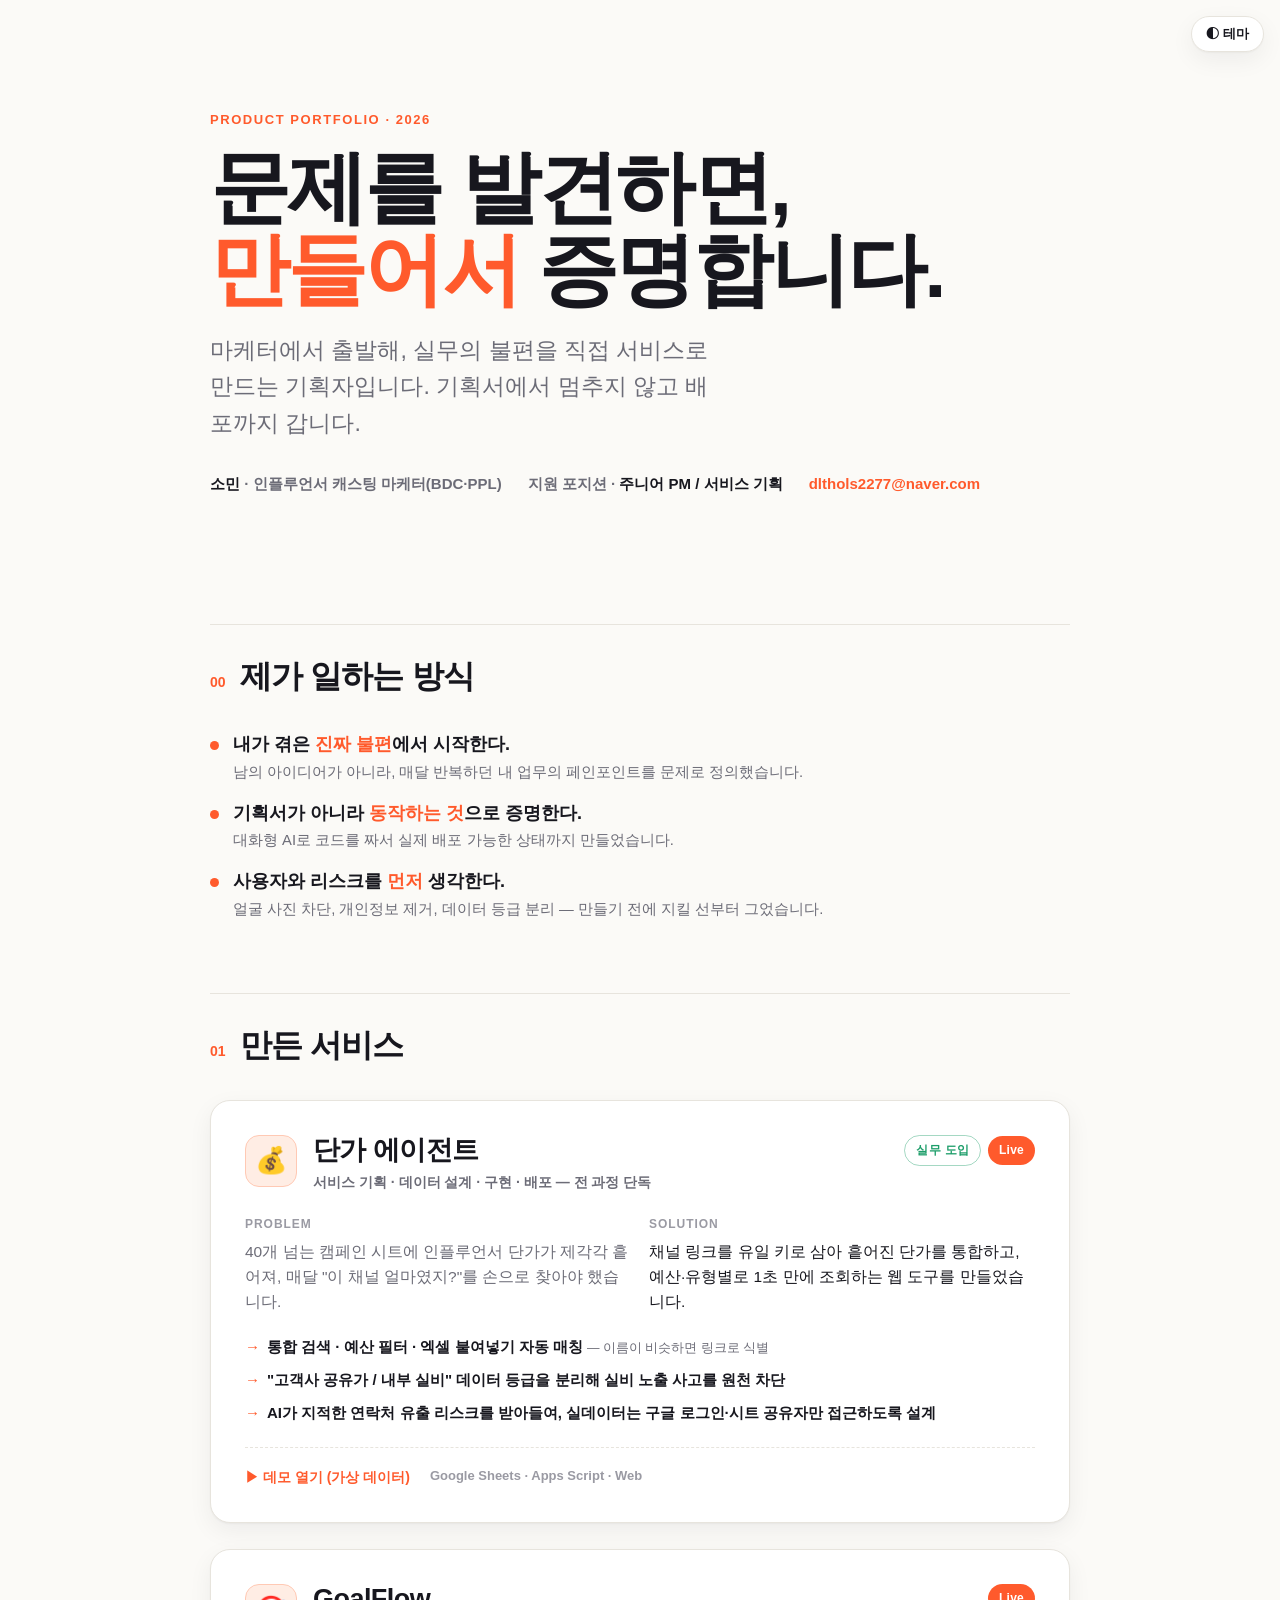
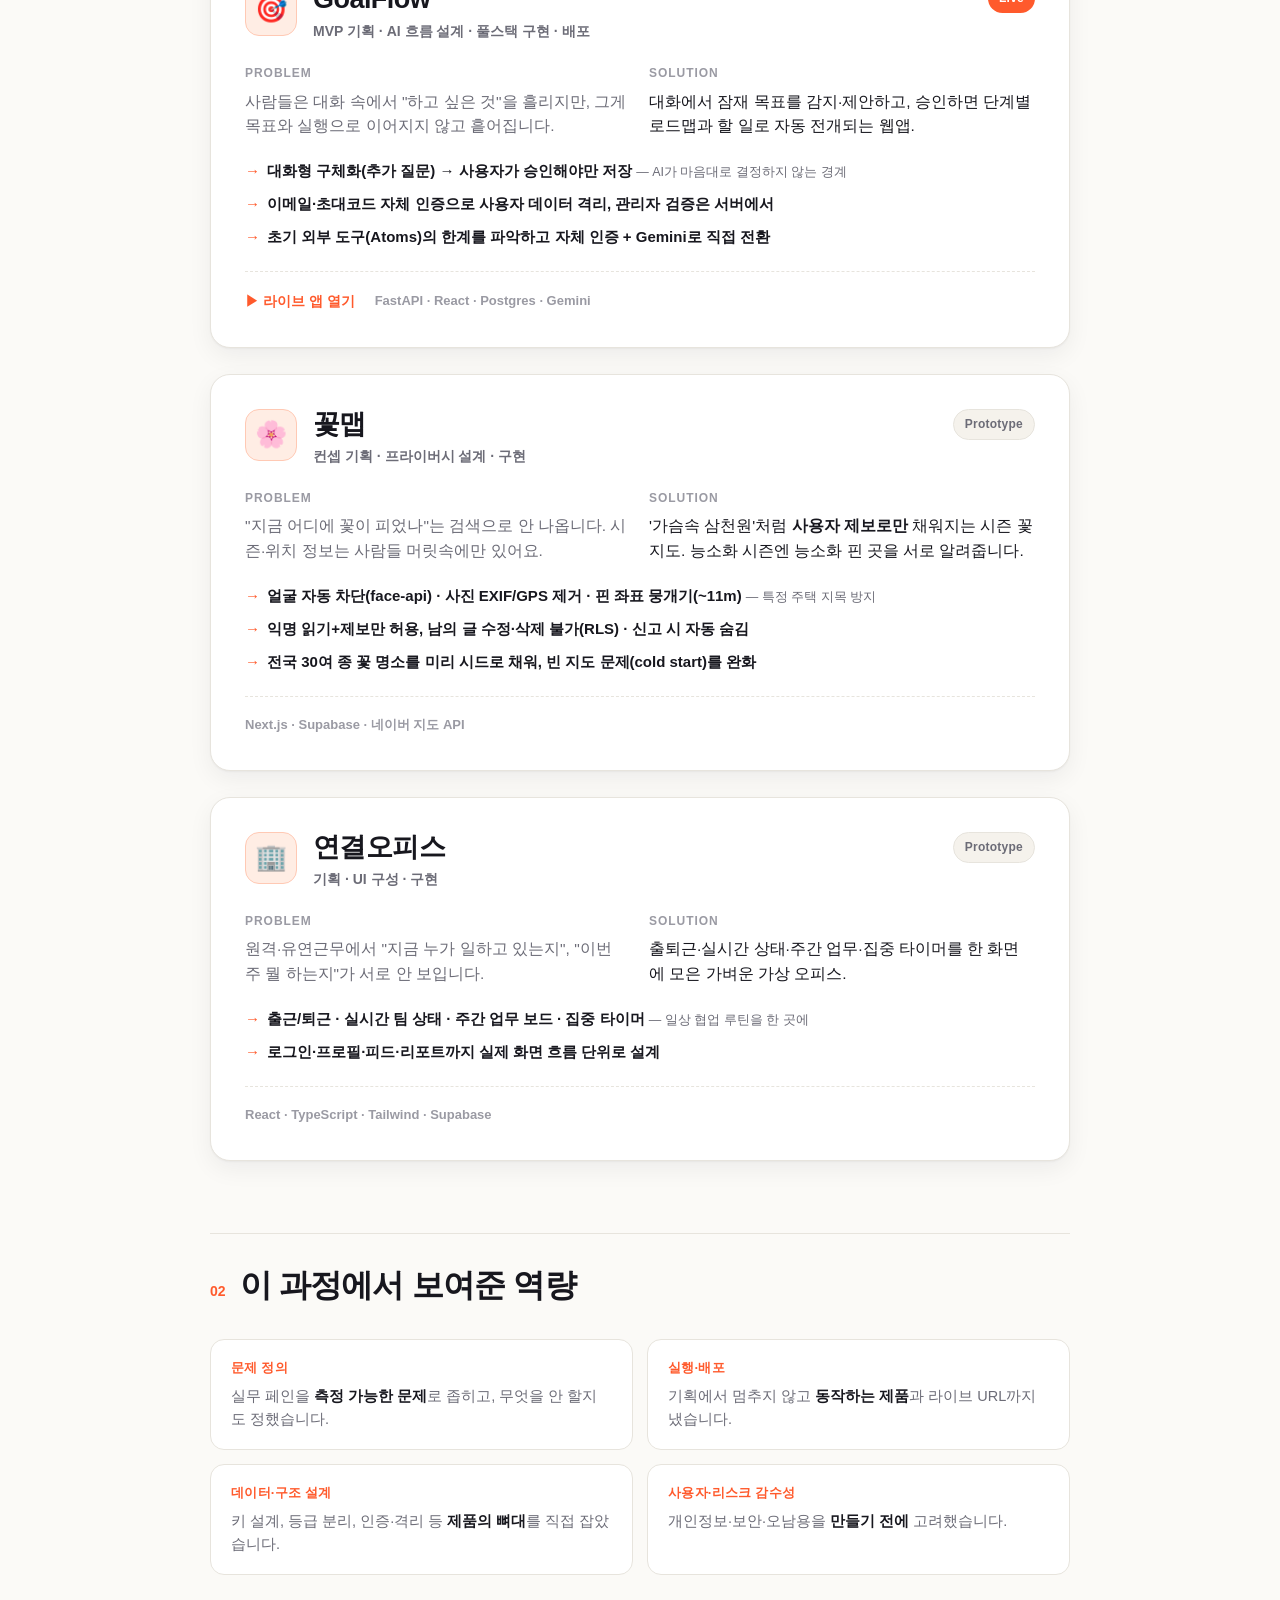
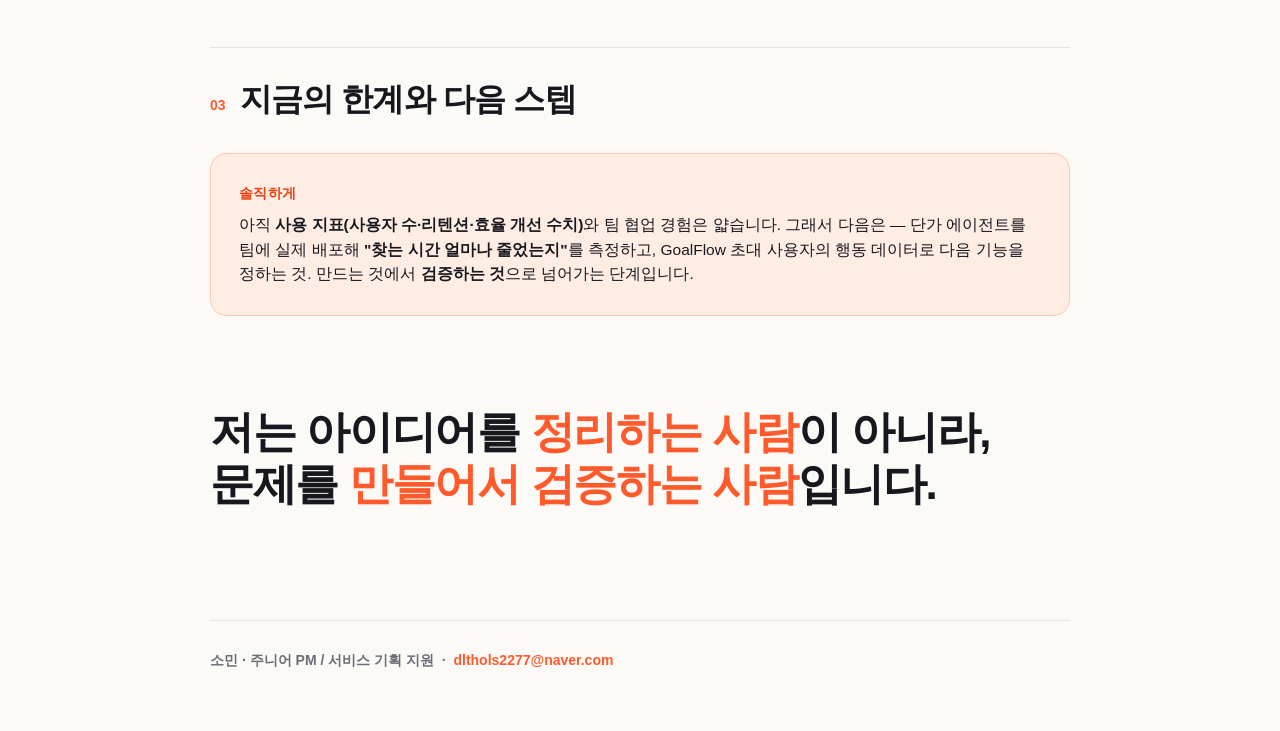
==== index.html @ be918ab8 "소민 포트폴리오 사이트" ====
<!doctype html>
<html lang="ko">
<head>
<meta charset="utf-8">
<meta name="viewport" content="width=device-width, initial-scale=1">
</head>
<body>
<title>소민 · 만드는 기획자 포트폴리오</title>
<style>
  :root{
    --paper:#FBFAF7; --ink:#17171E; --muted:#6C6C77; --faint:#9A9AA3;
    --line:#E7E4DD; --card:#FFFFFF; --cardsoft:#F5F2EC;
    --coral:#FF5A2C; --coral-deep:#E8410F; --coral-soft:#FFEDE4; --coral-line:#FFC9B4;
    --good:#1E9E6A; --shadow:0 1px 2px rgba(23,23,30,.04),0 8px 24px rgba(23,23,30,.06);
  }
  @media (prefers-color-scheme:dark){
    :root{
      --paper:#141319; --ink:#F4F2EE; --muted:#A2A0AB; --faint:#6E6C78;
      --line:#2A2934; --card:#1D1C24; --cardsoft:#201F28;
      --coral:#FF6F45; --coral-deep:#FF8A63; --coral-soft:#2A1B15; --coral-line:#4A3125;
      --good:#3FBE86; --shadow:0 1px 2px rgba(0,0,0,.3),0 10px 30px rgba(0,0,0,.35);
    }
  }
  :root[data-theme="light"]{
    --paper:#FBFAF7; --ink:#17171E; --muted:#6C6C77; --faint:#9A9AA3;
    --line:#E7E4DD; --card:#FFFFFF; --cardsoft:#F5F2EC;
    --coral:#FF5A2C; --coral-deep:#E8410F; --coral-soft:#FFEDE4; --coral-line:#FFC9B4;
    --good:#1E9E6A; --shadow:0 1px 2px rgba(23,23,30,.04),0 8px 24px rgba(23,23,30,.06);
  }
  :root[data-theme="dark"]{
    --paper:#141319; --ink:#F4F2EE; --muted:#A2A0AB; --faint:#6E6C78;
    --line:#2A2934; --card:#1D1C24; --cardsoft:#201F28;
    --coral:#FF6F45; --coral-deep:#FF8A63; --coral-soft:#2A1B15; --coral-line:#4A3125;
    --good:#3FBE86; --shadow:0 1px 2px rgba(0,0,0,.3),0 10px 30px rgba(0,0,0,.35);
  }

  *{box-sizing:border-box;}
  body{
    margin:0; background:var(--paper); color:var(--ink);
    font-family:"Pretendard","Apple SD Gothic Neo",-apple-system,BlinkMacSystemFont,"Segoe UI",Roboto,"Noto Sans KR",sans-serif;
    line-height:1.6; -webkit-font-smoothing:antialiased;
    font-feature-settings:"tnum"; font-variant-numeric:tabular-nums;
  }
  .wrap{max-width:940px; margin:0 auto; padding:0 clamp(20px,5vw,40px);}
  a{color:inherit;}
  .em{color:var(--coral);}

  /* header */
  header{padding:clamp(56px,10vw,110px) 0 clamp(30px,5vw,56px);}
  .eyebrow{font-size:13px; font-weight:800; letter-spacing:.12em; text-transform:uppercase; color:var(--coral);}
  h1{font-size:clamp(38px,7vw,80px); font-weight:900; letter-spacing:-.035em; line-height:1.03; margin:16px 0 0; text-wrap:balance;}
  .sub{font-size:clamp(17px,2.3vw,23px); color:var(--muted); font-weight:500; margin-top:20px; max-width:40ch;}
  .meta{display:flex; flex-wrap:wrap; gap:8px 26px; margin-top:30px; font-size:15px; font-weight:600; color:var(--muted);}
  .meta b{color:var(--ink); font-weight:700;}
  .meta a{color:var(--coral); text-decoration:none; font-weight:700;}
  .meta a:hover{text-decoration:underline;}

  /* section heading */
  .sechead{display:flex; align-items:baseline; gap:14px; margin:clamp(40px,7vw,72px) 0 clamp(18px,3vw,28px); padding-top:26px; border-top:1px solid var(--line);}
  .sechead .n{font-size:14px; font-weight:800; color:var(--coral); font-variant-numeric:tabular-nums;}
  .sechead h2{font-size:clamp(22px,3.4vw,32px); font-weight:900; letter-spacing:-.025em; margin:0;}

  /* stance rows */
  .stance{display:grid; gap:14px;}
  .srow{display:flex; gap:14px; align-items:flex-start; font-size:clamp(15px,1.9vw,18px); font-weight:600;}
  .srow .dot{width:9px; height:9px; border-radius:50%; background:var(--coral); margin-top:.62em; flex-shrink:0;}
  .srow small{display:block; font-size:.82em; color:var(--muted); font-weight:500; margin-top:2px;}

  /* project card */
  .cases{display:grid; gap:clamp(18px,2.6vw,26px);}
  .case{background:var(--card); border:1px solid var(--line); border-radius:20px; padding:clamp(22px,3.2vw,34px); box-shadow:var(--shadow);}
  .case .top{display:flex; align-items:flex-start; gap:16px; flex-wrap:wrap;}
  .case .icon{width:52px; height:52px; border-radius:14px; background:var(--coral-soft); border:1px solid var(--coral-line); display:flex; align-items:center; justify-content:center; font-size:26px; flex-shrink:0;}
  .case .head{flex:1; min-width:200px;}
  .case h3{font-size:clamp(21px,2.8vw,27px); font-weight:900; letter-spacing:-.02em; margin:0; line-height:1.15;}
  .case .role{font-size:14px; font-weight:700; color:var(--muted); margin-top:5px;}
  .badges{display:flex; gap:7px; flex-wrap:wrap; align-items:center;}
  .badge{font-size:12px; font-weight:800; letter-spacing:.02em; padding:5px 11px; border-radius:999px; white-space:nowrap;}
  .badge.live{background:var(--coral); color:#fff;}
  .badge.proto{background:var(--cardsoft); color:var(--muted); border:1px solid var(--line);}
  .badge.real{background:transparent; color:var(--good); border:1px solid color-mix(in srgb,var(--good) 40%,transparent);}

  .pa{display:grid; grid-template-columns:1fr 1fr; gap:18px; margin-top:22px;}
  .pa .block .t{font-size:12px; font-weight:800; letter-spacing:.08em; text-transform:uppercase; color:var(--faint); margin-bottom:6px;}
  .pa .block p{margin:0; font-size:15.5px; font-weight:500; color:var(--ink);}
  .pa .block.problem p{color:var(--muted);}

  .points{list-style:none; padding:0; margin:20px 0 0; display:grid; gap:9px;}
  .points li{position:relative; padding-left:22px; font-size:15px; font-weight:600;}
  .points li::before{content:"→"; position:absolute; left:0; color:var(--coral); font-weight:800;}
  .points li small{font-weight:500; color:var(--muted);}

  .foot{display:flex; flex-wrap:wrap; gap:10px 20px; align-items:center; margin-top:22px; padding-top:18px; border-top:1px dashed var(--line);}
  .stack{font-size:13px; font-weight:600; color:var(--faint);}
  .demolink{display:inline-flex; align-items:center; gap:8px; font-size:14px; font-weight:800; color:var(--coral); text-decoration:none;}
  .demolink:hover{text-decoration:underline;}

  /* skills / closing */
  .grid2{display:grid; grid-template-columns:1fr 1fr; gap:14px;}
  .kbox{background:var(--card); border:1px solid var(--line); border-radius:14px; padding:18px 20px;}
  .kbox .t{font-size:13px; font-weight:800; color:var(--coral); letter-spacing:.02em;}
  .kbox p{margin:6px 0 0; font-size:14.5px; font-weight:500; color:var(--muted);}
  .kbox b{color:var(--ink);}

  .honest{background:var(--coral-soft); border:1px solid var(--coral-line); border-radius:16px; padding:clamp(20px,3vw,28px); margin-top:16px;}
  .honest .t{font-size:14px; font-weight:800; color:var(--coral-deep); letter-spacing:.02em;}
  .honest p{margin:8px 0 0; font-size:15.5px; font-weight:500; color:var(--ink);}

  .closing{margin:clamp(48px,8vw,90px) 0 clamp(60px,10vw,110px);}
  .closing .q{font-size:clamp(24px,4vw,44px); font-weight:900; letter-spacing:-.03em; line-height:1.18; text-wrap:balance;}
  footer{padding:28px 0 60px; font-size:14px; color:var(--muted); font-weight:600; border-top:1px solid var(--line);}

  /* theme toggle */
  .toggle{position:fixed; top:16px; right:16px; z-index:20; background:var(--card); border:1px solid var(--line);
    border-radius:999px; padding:8px 14px; font-size:13px; font-weight:700; color:var(--ink); cursor:pointer; box-shadow:var(--shadow);}
  .toggle:focus-visible{outline:2px solid var(--coral); outline-offset:2px;}
  a:focus-visible,button:focus-visible{outline:2px solid var(--coral); outline-offset:3px; border-radius:4px;}

  @media (max-width:640px){ .pa,.grid2{grid-template-columns:1fr;} }
  @media (prefers-reduced-motion:no-preference){
    .case{transition:transform .2s ease, box-shadow .2s ease;}
    .case:hover{transform:translateY(-2px);}
  }
</style>

<button class="toggle" id="tg" aria-label="라이트/다크 전환">◐ 테마</button>

<div class="wrap">
  <header>
    <div class="eyebrow">Product Portfolio · 2026</div>
    <h1>문제를 발견하면,<br><span class="em">만들어서</span> 증명합니다.</h1>
    <p class="sub">마케터에서 출발해, 실무의 불편을 직접 서비스로 만드는 기획자입니다. 기획서에서 멈추지 않고 배포까지 갑니다.</p>
    <div class="meta">
      <span><b>소민</b> · 인플루언서 캐스팅 마케터(BDC·PPL)</span>
      <span>지원 포지션 · <b>주니어 PM / 서비스 기획</b></span>
      <a href="mailto:dlthols2277@naver.com">dlthols2277@naver.com</a>
    </div>
  </header>

  <!-- 일하는 방식 -->
  <div class="sechead"><span class="n">00</span><h2>제가 일하는 방식</h2></div>
  <div class="stance">
    <div class="srow"><span class="dot"></span><div>내가 겪은 <span class="em">진짜 불편</span>에서 시작한다.
      <small>남의 아이디어가 아니라, 매달 반복하던 내 업무의 페인포인트를 문제로 정의했습니다.</small></div></div>
    <div class="srow"><span class="dot"></span><div>기획서가 아니라 <span class="em">동작하는 것</span>으로 증명한다.
      <small>대화형 AI로 코드를 짜서 실제 배포 가능한 상태까지 만들었습니다.</small></div></div>
    <div class="srow"><span class="dot"></span><div>사용자와 리스크를 <span class="em">먼저</span> 생각한다.
      <small>얼굴 사진 차단, 개인정보 제거, 데이터 등급 분리 — 만들기 전에 지킬 선부터 그었습니다.</small></div></div>
  </div>

  <!-- 프로젝트 -->
  <div class="sechead"><span class="n">01</span><h2>만든 서비스</h2></div>
  <div class="cases">

    <!-- 단가 에이전트 -->
    <article class="case">
      <div class="top">
        <div class="icon">💰</div>
        <div class="head">
          <h3>단가 에이전트</h3>
          <div class="role">서비스 기획 · 데이터 설계 · 구현 · 배포 — 전 과정 단독</div>
        </div>
        <div class="badges"><span class="badge real">실무 도입</span><span class="badge live">Live</span></div>
      </div>
      <div class="pa">
        <div class="block problem"><div class="t">Problem</div><p>40개 넘는 캠페인 시트에 인플루언서 단가가 제각각 흩어져, 매달 "이 채널 얼마였지?"를 손으로 찾아야 했습니다.</p></div>
        <div class="block"><div class="t">Solution</div><p>채널 링크를 유일 키로 삼아 흩어진 단가를 통합하고, 예산·유형별로 1초 만에 조회하는 웹 도구를 만들었습니다.</p></div>
      </div>
      <ul class="points">
        <li>통합 검색 · 예산 필터 · 엑셀 붙여넣기 자동 매칭 <small>— 이름이 비슷하면 링크로 식별</small></li>
        <li>"고객사 공유가 / 내부 실비" <b>데이터 등급을 분리</b>해 실비 노출 사고를 원천 차단</li>
        <li>AI가 지적한 <b>연락처 유출 리스크</b>를 받아들여, 실데이터는 구글 로그인·시트 공유자만 접근하도록 설계</li>
      </ul>
      <div class="foot">
        <a class="demolink" href="https://sominly.github.io/danga-agent/" target="_blank" rel="noopener">▶ 데모 열기 (가상 데이터)</a>
        <span class="stack">Google Sheets · Apps Script · Web</span>
      </div>
    </article>

    <!-- GoalFlow -->
    <article class="case">
      <div class="top">
        <div class="icon">🎯</div>
        <div class="head">
          <h3>GoalFlow</h3>
          <div class="role">MVP 기획 · AI 흐름 설계 · 풀스택 구현 · 배포</div>
        </div>
        <div class="badges"><span class="badge live">Live</span></div>
      </div>
      <div class="pa">
        <div class="block problem"><div class="t">Problem</div><p>사람들은 대화 속에서 "하고 싶은 것"을 흘리지만, 그게 목표와 실행으로 이어지지 않고 흩어집니다.</p></div>
        <div class="block"><div class="t">Solution</div><p>대화에서 잠재 목표를 감지·제안하고, 승인하면 단계별 로드맵과 할 일로 자동 전개되는 웹앱.</p></div>
      </div>
      <ul class="points">
        <li>대화형 구체화(추가 질문) → <b>사용자가 승인해야만</b> 저장 <small>— AI가 마음대로 결정하지 않는 경계</small></li>
        <li>이메일·초대코드 자체 인증으로 <b>사용자 데이터 격리</b>, 관리자 검증은 서버에서</li>
        <li>초기 외부 도구(Atoms)의 한계를 파악하고 <b>자체 인증 + Gemini로 직접 전환</b></li>
      </ul>
      <div class="foot">
        <a class="demolink" href="https://goalflow-z8pa.onrender.com" target="_blank" rel="noopener">▶ 라이브 앱 열기</a>
        <span class="stack">FastAPI · React · Postgres · Gemini</span>
      </div>
    </article>

    <!-- 꽃맵 -->
    <article class="case">
      <div class="top">
        <div class="icon">🌸</div>
        <div class="head">
          <h3>꽃맵</h3>
          <div class="role">컨셉 기획 · 프라이버시 설계 · 구현</div>
        </div>
        <div class="badges"><span class="badge proto">Prototype</span></div>
      </div>
      <div class="pa">
        <div class="block problem"><div class="t">Problem</div><p>"지금 어디에 꽃이 피었나"는 검색으로 안 나옵니다. 시즌·위치 정보는 사람들 머릿속에만 있어요.</p></div>
        <div class="block"><div class="t">Solution</div><p>'가슴속 삼천원'처럼 <b>사용자 제보로만</b> 채워지는 시즌 꽃 지도. 능소화 시즌엔 능소화 핀 곳을 서로 알려줍니다.</p></div>
      </div>
      <ul class="points">
        <li><b>얼굴 자동 차단</b>(face-api) · <b>사진 EXIF/GPS 제거</b> · 핀 좌표 뭉개기(~11m) <small>— 특정 주택 지목 방지</small></li>
        <li>익명 읽기+제보만 허용, 남의 글 수정·삭제 불가(RLS) · 신고 시 자동 숨김</li>
        <li>전국 30여 종 꽃 명소를 미리 시드로 채워, 빈 지도 문제(cold start)를 완화</li>
      </ul>
      <div class="foot">
        <span class="stack">Next.js · Supabase · 네이버 지도 API</span>
      </div>
    </article>

    <!-- 연결오피스 -->
    <article class="case">
      <div class="top">
        <div class="icon">🏢</div>
        <div class="head">
          <h3>연결오피스</h3>
          <div class="role">기획 · UI 구성 · 구현</div>
        </div>
        <div class="badges"><span class="badge proto">Prototype</span></div>
      </div>
      <div class="pa">
        <div class="block problem"><div class="t">Problem</div><p>원격·유연근무에서 "지금 누가 일하고 있는지", "이번 주 뭘 하는지"가 서로 안 보입니다.</p></div>
        <div class="block"><div class="t">Solution</div><p>출퇴근·실시간 상태·주간 업무·집중 타이머를 한 화면에 모은 가벼운 가상 오피스.</p></div>
      </div>
      <ul class="points">
        <li>출근/퇴근 · 실시간 팀 상태 · 주간 업무 보드 · 집중 타이머 <small>— 일상 협업 루틴을 한 곳에</small></li>
        <li>로그인·프로필·피드·리포트까지 <b>실제 화면 흐름 단위로 설계</b></li>
      </ul>
      <div class="foot">
        <span class="stack">React · TypeScript · Tailwind · Supabase</span>
      </div>
    </article>

  </div>

  <!-- 역량 -->
  <div class="sechead"><span class="n">02</span><h2>이 과정에서 보여준 역량</h2></div>
  <div class="grid2">
    <div class="kbox"><div class="t">문제 정의</div><p>실무 페인을 <b>측정 가능한 문제</b>로 좁히고, 무엇을 안 할지도 정했습니다.</p></div>
    <div class="kbox"><div class="t">실행·배포</div><p>기획에서 멈추지 않고 <b>동작하는 제품</b>과 라이브 URL까지 냈습니다.</p></div>
    <div class="kbox"><div class="t">데이터·구조 설계</div><p>키 설계, 등급 분리, 인증·격리 등 <b>제품의 뼈대</b>를 직접 잡았습니다.</p></div>
    <div class="kbox"><div class="t">사용자·리스크 감수성</div><p>개인정보·보안·오남용을 <b>만들기 전에</b> 고려했습니다.</p></div>
  </div>

  <!-- 솔직한 다음 스텝 -->
  <div class="sechead"><span class="n">03</span><h2>지금의 한계와 다음 스텝</h2></div>
  <div class="honest">
    <div class="t">솔직하게</div>
    <p>아직 <b>사용 지표(사용자 수·리텐션·효율 개선 수치)</b>와 팀 협업 경험은 얇습니다. 그래서 다음은 — 단가 에이전트를 팀에 실제 배포해 <b>"찾는 시간 얼마나 줄었는지"</b>를 측정하고, GoalFlow 초대 사용자의 행동 데이터로 다음 기능을 정하는 것. 만드는 것에서 <b>검증하는 것</b>으로 넘어가는 단계입니다.</p>
  </div>

  <div class="closing">
    <p class="q">저는 아이디어를 <span class="em">정리하는 사람</span>이 아니라,<br>문제를 <span class="em">만들어서 검증하는 사람</span>입니다.</p>
  </div>

  <footer>
    소민 · 주니어 PM / 서비스 기획 지원 &nbsp;·&nbsp; <a href="mailto:dlthols2277@naver.com" style="color:var(--coral); text-decoration:none; font-weight:700;">dlthols2277@naver.com</a>
  </footer>
</div>

<script>
  (function(){
    var btn=document.getElementById('tg');
    btn.addEventListener('click',function(){
      var cur=document.documentElement.getAttribute('data-theme');
      if(!cur){ cur=matchMedia('(prefers-color-scheme:dark)').matches?'dark':'light'; }
      document.documentElement.setAttribute('data-theme', cur==='dark'?'light':'dark');
    });
  })();
</script>
</body>
</html>
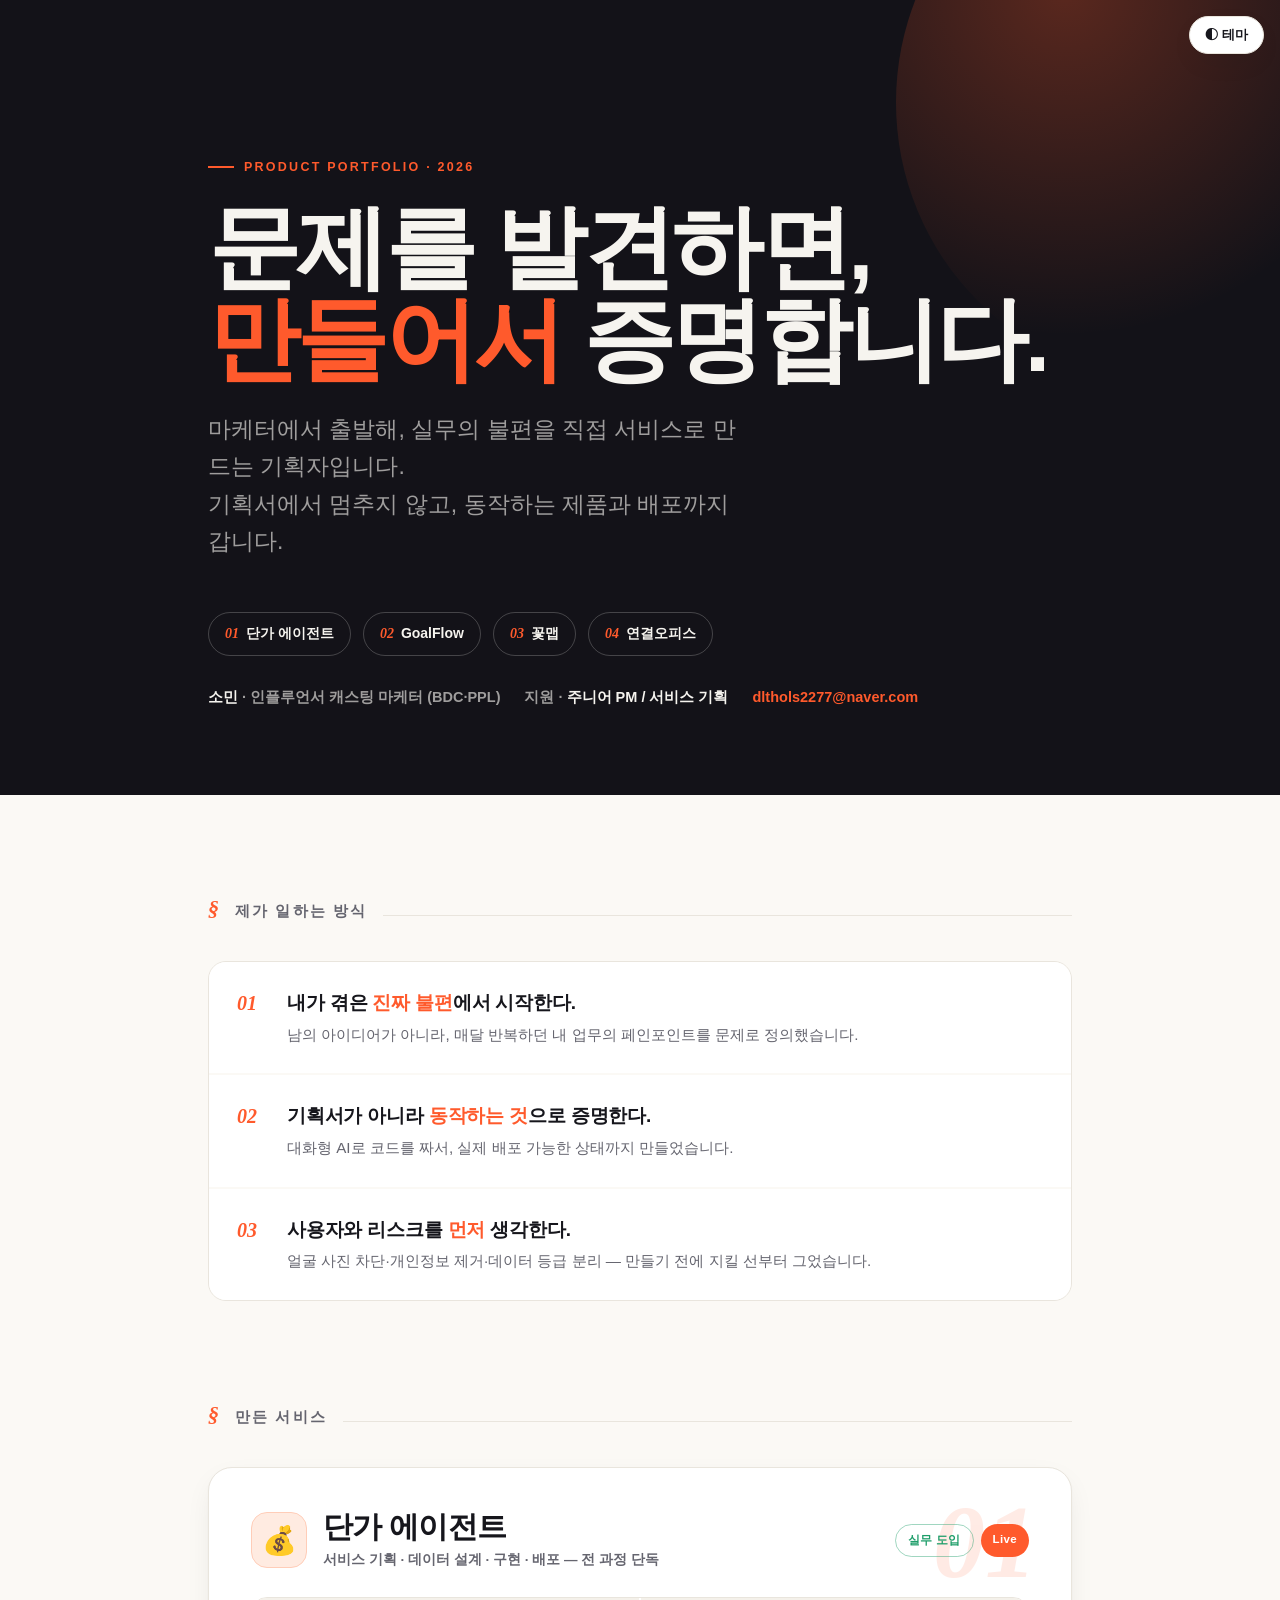
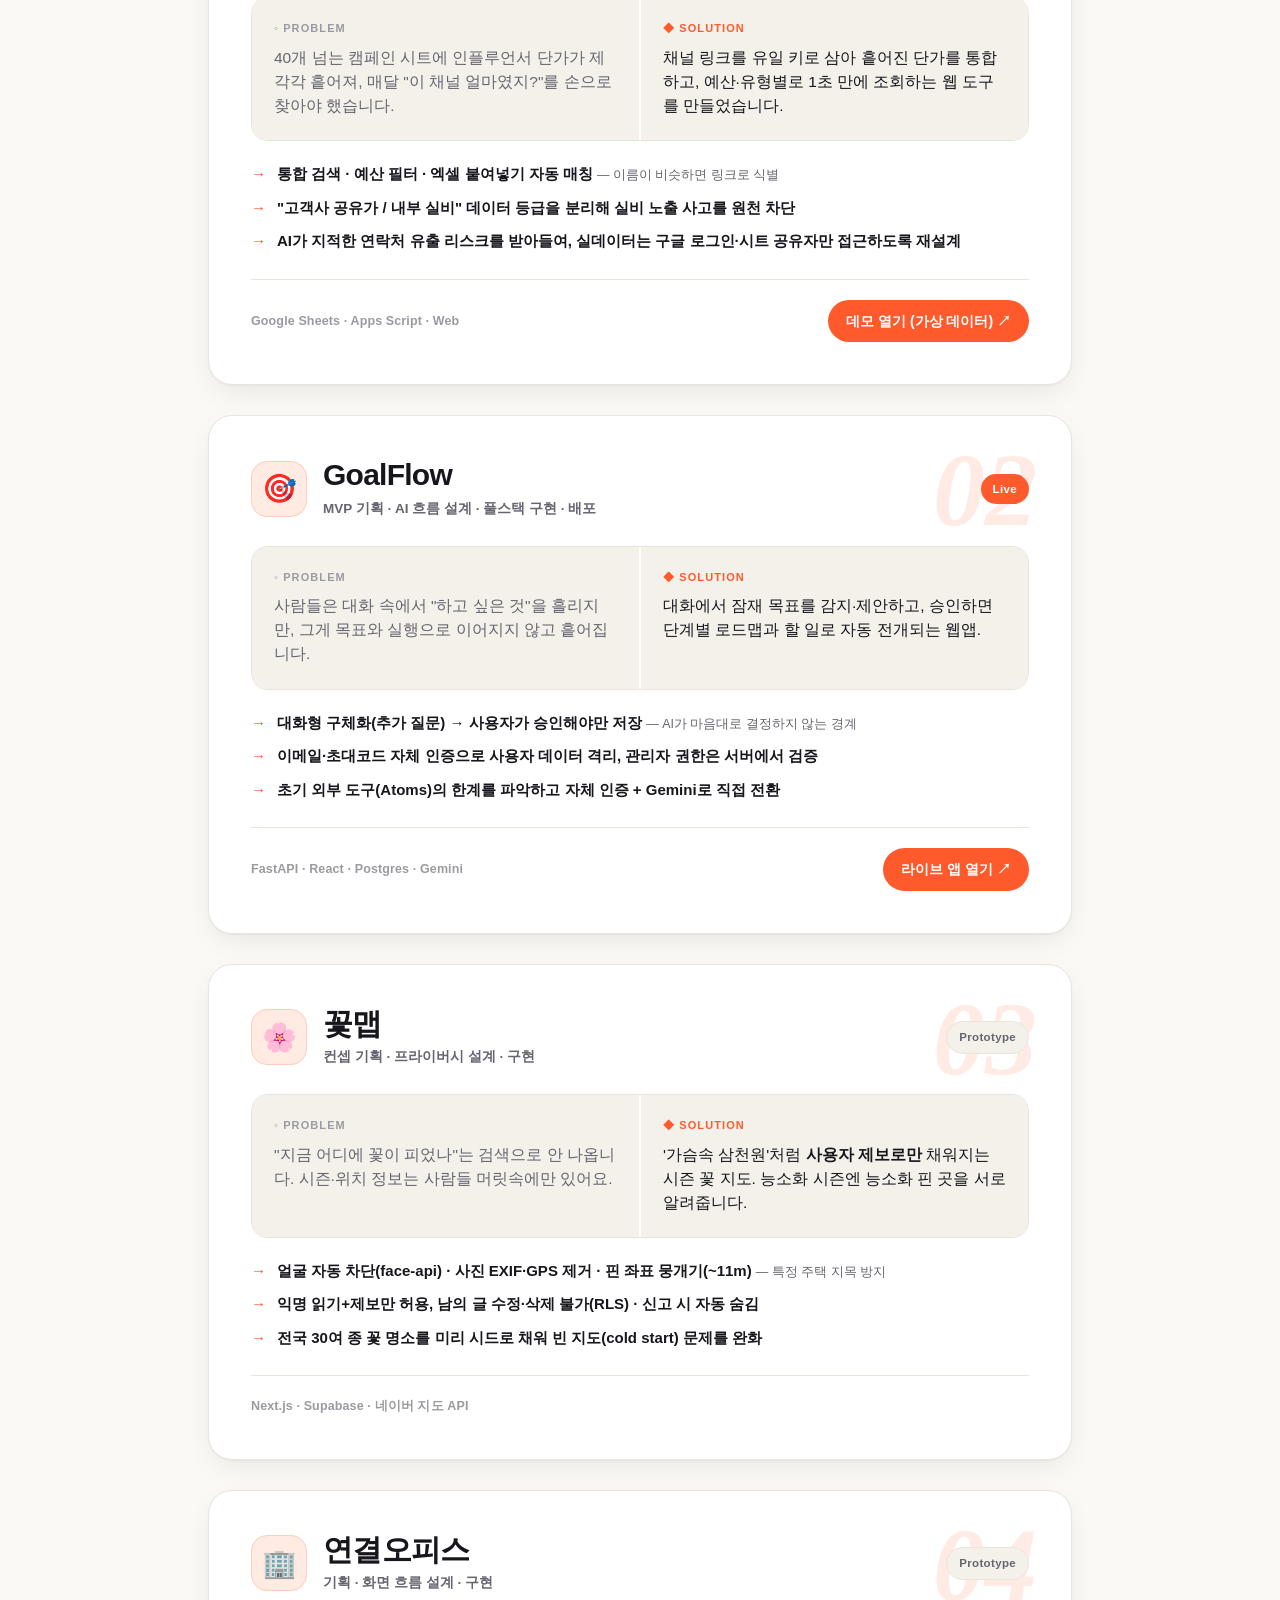
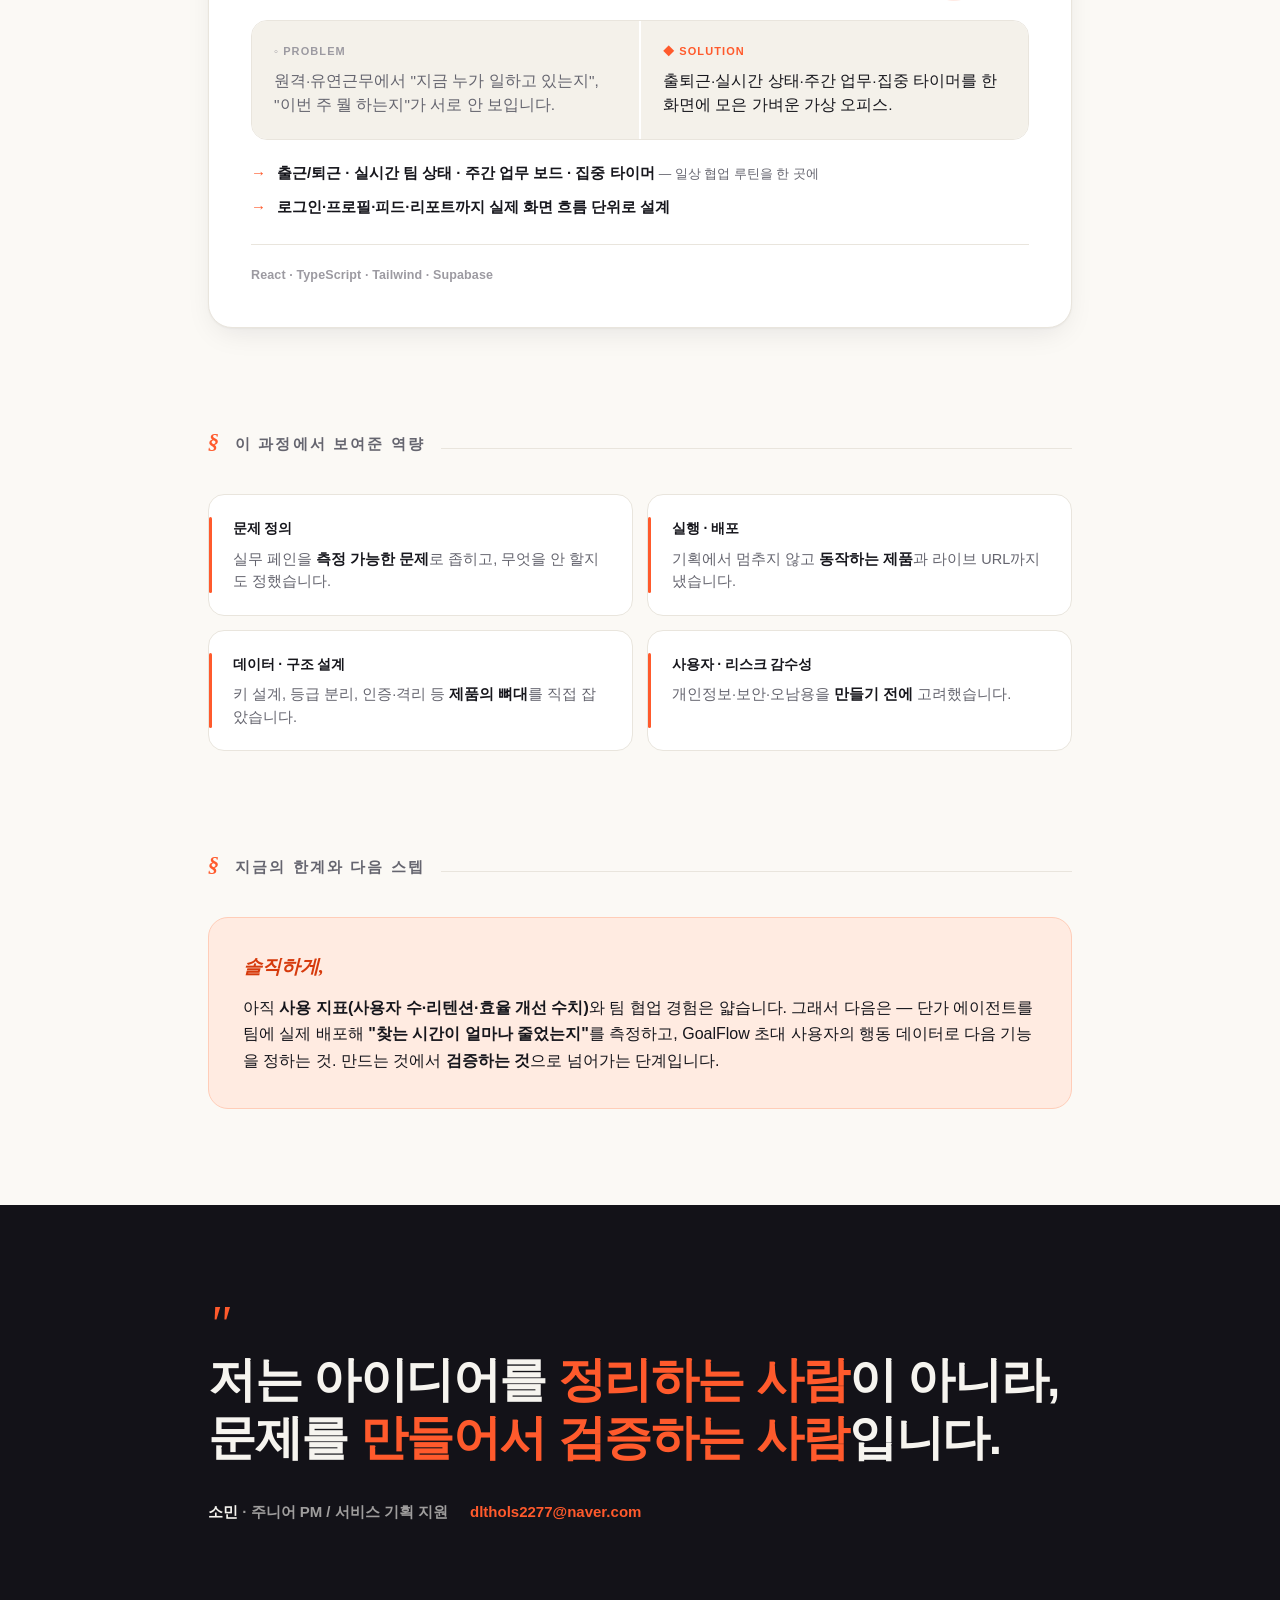
==== commit fdea4ff1: "포트폴리오 완성도 강화 (편집 디자인·스크롤 등장·인덱스)" ====
--- a/index.html
+++ b/index.html
@@ -8,152 +8,200 @@
 <title>소민 · 만드는 기획자 포트폴리오</title>
 <style>
   :root{
-    --paper:#FBFAF7; --ink:#17171E; --muted:#6C6C77; --faint:#9A9AA3;
-    --line:#E7E4DD; --card:#FFFFFF; --cardsoft:#F5F2EC;
-    --coral:#FF5A2C; --coral-deep:#E8410F; --coral-soft:#FFEDE4; --coral-line:#FFC9B4;
-    --good:#1E9E6A; --shadow:0 1px 2px rgba(23,23,30,.04),0 8px 24px rgba(23,23,30,.06);
+    --paper:#FBF9F5; --ink:#16161C; --muted:#65656F; --faint:#9C9AA1;
+    --line:#E9E5DD; --card:#FFFFFF; --cardsoft:#F4F1EA;
+    --coral:#FF5A2C; --coral-deep:#D63A0C; --coral-soft:#FFEBE1; --coral-line:#FFCDB8;
+    --ink-deep:#131218; --ink-card:#1E1D25; --on-ink:#F6F4EF; --on-ink-mut:rgba(246,244,239,.62);
+    --good:#1E9E6A;
+    --shadow:0 1px 2px rgba(22,22,28,.04),0 10px 30px -8px rgba(22,22,28,.10);
+    --serif:"Iowan Old Style","Palatino Linotype",Palatino,Georgia,"Times New Roman",serif;
+    --sans:"Pretendard","Apple SD Gothic Neo",-apple-system,BlinkMacSystemFont,"Segoe UI",Roboto,"Noto Sans KR",sans-serif;
   }
   @media (prefers-color-scheme:dark){
     :root{
-      --paper:#141319; --ink:#F4F2EE; --muted:#A2A0AB; --faint:#6E6C78;
-      --line:#2A2934; --card:#1D1C24; --cardsoft:#201F28;
-      --coral:#FF6F45; --coral-deep:#FF8A63; --coral-soft:#2A1B15; --coral-line:#4A3125;
-      --good:#3FBE86; --shadow:0 1px 2px rgba(0,0,0,.3),0 10px 30px rgba(0,0,0,.35);
+      --paper:#131217; --ink:#F3F1ED; --muted:#9E9CA6; --faint:#6C6A75;
+      --line:#292832; --card:#1C1B22; --cardsoft:#201F27;
+      --coral:#FF7047; --coral-deep:#FF8E68; --coral-soft:#2B1B14; --coral-line:#48301F;
+      --ink-deep:#0E0D12; --ink-card:#1A1920; --on-ink:#F3F1ED; --on-ink-mut:rgba(243,241,237,.6);
+      --good:#3FBE86;
+      --shadow:0 1px 2px rgba(0,0,0,.35),0 14px 34px -10px rgba(0,0,0,.5);
     }
   }
   :root[data-theme="light"]{
-    --paper:#FBFAF7; --ink:#17171E; --muted:#6C6C77; --faint:#9A9AA3;
-    --line:#E7E4DD; --card:#FFFFFF; --cardsoft:#F5F2EC;
-    --coral:#FF5A2C; --coral-deep:#E8410F; --coral-soft:#FFEDE4; --coral-line:#FFC9B4;
-    --good:#1E9E6A; --shadow:0 1px 2px rgba(23,23,30,.04),0 8px 24px rgba(23,23,30,.06);
+    --paper:#FBF9F5; --ink:#16161C; --muted:#65656F; --faint:#9C9AA1;
+    --line:#E9E5DD; --card:#FFFFFF; --cardsoft:#F4F1EA;
+    --coral:#FF5A2C; --coral-deep:#D63A0C; --coral-soft:#FFEBE1; --coral-line:#FFCDB8;
+    --ink-deep:#131218; --ink-card:#1E1D25; --on-ink:#F6F4EF; --on-ink-mut:rgba(246,244,239,.62);
+    --good:#1E9E6A;
+    --shadow:0 1px 2px rgba(22,22,28,.04),0 10px 30px -8px rgba(22,22,28,.10);
   }
   :root[data-theme="dark"]{
-    --paper:#141319; --ink:#F4F2EE; --muted:#A2A0AB; --faint:#6E6C78;
-    --line:#2A2934; --card:#1D1C24; --cardsoft:#201F28;
-    --coral:#FF6F45; --coral-deep:#FF8A63; --coral-soft:#2A1B15; --coral-line:#4A3125;
-    --good:#3FBE86; --shadow:0 1px 2px rgba(0,0,0,.3),0 10px 30px rgba(0,0,0,.35);
+    --paper:#131217; --ink:#F3F1ED; --muted:#9E9CA6; --faint:#6C6A75;
+    --line:#292832; --card:#1C1B22; --cardsoft:#201F27;
+    --coral:#FF7047; --coral-deep:#FF8E68; --coral-soft:#2B1B14; --coral-line:#48301F;
+    --ink-deep:#0E0D12; --ink-card:#1A1920; --on-ink:#F3F1ED; --on-ink-mut:rgba(243,241,237,.6);
+    --good:#3FBE86;
+    --shadow:0 1px 2px rgba(0,0,0,.35),0 14px 34px -10px rgba(0,0,0,.5);
   }
 
   *{box-sizing:border-box;}
+  html{scroll-behavior:smooth;}
+  @media (prefers-reduced-motion:reduce){ html{scroll-behavior:auto;} }
   body{
     margin:0; background:var(--paper); color:var(--ink);
-    font-family:"Pretendard","Apple SD Gothic Neo",-apple-system,BlinkMacSystemFont,"Segoe UI",Roboto,"Noto Sans KR",sans-serif;
-    line-height:1.6; -webkit-font-smoothing:antialiased;
+    font-family:var(--sans); line-height:1.62; -webkit-font-smoothing:antialiased;
     font-feature-settings:"tnum"; font-variant-numeric:tabular-nums;
   }
-  .wrap{max-width:940px; margin:0 auto; padding:0 clamp(20px,5vw,40px);}
-  a{color:inherit;}
+  .wrap{max-width:960px; margin:0 auto; padding:0 clamp(22px,5.5vw,48px);}
   .em{color:var(--coral);}
 
-  /* header */
-  header{padding:clamp(56px,10vw,110px) 0 clamp(30px,5vw,56px);}
-  .eyebrow{font-size:13px; font-weight:800; letter-spacing:.12em; text-transform:uppercase; color:var(--coral);}
-  h1{font-size:clamp(38px,7vw,80px); font-weight:900; letter-spacing:-.035em; line-height:1.03; margin:16px 0 0; text-wrap:balance;}
-  .sub{font-size:clamp(17px,2.3vw,23px); color:var(--muted); font-weight:500; margin-top:20px; max-width:40ch;}
-  .meta{display:flex; flex-wrap:wrap; gap:8px 26px; margin-top:30px; font-size:15px; font-weight:600; color:var(--muted);}
-  .meta b{color:var(--ink); font-weight:700;}
-  .meta a{color:var(--coral); text-decoration:none; font-weight:700;}
-  .meta a:hover{text-decoration:underline;}
-
-  /* section heading */
-  .sechead{display:flex; align-items:baseline; gap:14px; margin:clamp(40px,7vw,72px) 0 clamp(18px,3vw,28px); padding-top:26px; border-top:1px solid var(--line);}
-  .sechead .n{font-size:14px; font-weight:800; color:var(--coral); font-variant-numeric:tabular-nums;}
-  .sechead h2{font-size:clamp(22px,3.4vw,32px); font-weight:900; letter-spacing:-.025em; margin:0;}
-
-  /* stance rows */
-  .stance{display:grid; gap:14px;}
-  .srow{display:flex; gap:14px; align-items:flex-start; font-size:clamp(15px,1.9vw,18px); font-weight:600;}
-  .srow .dot{width:9px; height:9px; border-radius:50%; background:var(--coral); margin-top:.62em; flex-shrink:0;}
-  .srow small{display:block; font-size:.82em; color:var(--muted); font-weight:500; margin-top:2px;}
-
-  /* project card */
-  .cases{display:grid; gap:clamp(18px,2.6vw,26px);}
-  .case{background:var(--card); border:1px solid var(--line); border-radius:20px; padding:clamp(22px,3.2vw,34px); box-shadow:var(--shadow);}
-  .case .top{display:flex; align-items:flex-start; gap:16px; flex-wrap:wrap;}
-  .case .icon{width:52px; height:52px; border-radius:14px; background:var(--coral-soft); border:1px solid var(--coral-line); display:flex; align-items:center; justify-content:center; font-size:26px; flex-shrink:0;}
-  .case .head{flex:1; min-width:200px;}
-  .case h3{font-size:clamp(21px,2.8vw,27px); font-weight:900; letter-spacing:-.02em; margin:0; line-height:1.15;}
-  .case .role{font-size:14px; font-weight:700; color:var(--muted); margin-top:5px;}
-  .badges{display:flex; gap:7px; flex-wrap:wrap; align-items:center;}
-  .badge{font-size:12px; font-weight:800; letter-spacing:.02em; padding:5px 11px; border-radius:999px; white-space:nowrap;}
+  /* ── reveal ── */
+  .rv{opacity:0; transform:translateY(18px);}
+  .rv.in{opacity:1; transform:none; transition:opacity .7s cubic-bezier(.2,.7,.2,1), transform .7s cubic-bezier(.2,.7,.2,1);}
+  @media (prefers-reduced-motion:reduce){ .rv{opacity:1; transform:none;} }
+
+  /* ── HERO ── */
+  .hero{background:var(--ink-deep); color:var(--on-ink); position:relative; overflow:hidden;}
+  .hero::after{content:""; position:absolute; right:-14vw; top:-14vw; width:44vw; height:44vw; border-radius:50%;
+    background:radial-gradient(circle at 30% 30%, rgba(255,90,44,.30), rgba(255,90,44,0) 62%); pointer-events:none;}
+  .hero .wrap{position:relative; z-index:1; padding:clamp(70px,13vw,150px) clamp(22px,5.5vw,48px) clamp(46px,8vw,86px);}
+  .eyebrow{font-size:12.5px; font-weight:800; letter-spacing:.18em; text-transform:uppercase; color:var(--coral);
+    display:inline-flex; align-items:center; gap:10px;}
+  .eyebrow::before{content:""; width:26px; height:2px; background:var(--coral); display:inline-block;}
+  .hero h1{font-size:clamp(40px,8.2vw,92px); font-weight:900; letter-spacing:-.04em; line-height:1.0; margin:24px 0 0; text-wrap:balance;}
+  .hero .sub{font-size:clamp(17px,2.3vw,23px); color:var(--on-ink-mut); font-weight:500; margin:26px 0 0; max-width:42ch;}
+  .idline{display:flex; flex-wrap:wrap; gap:10px 12px; margin-top:clamp(34px,5vw,52px);}
+  .idline a{font-size:14px; font-weight:700; text-decoration:none; color:var(--on-ink);
+    border:1px solid rgba(246,244,239,.22); padding:9px 16px; border-radius:999px; transition:border-color .2s, background .2s;}
+  .idline a:hover{border-color:var(--coral); background:rgba(255,90,44,.12);}
+  .idline a b{color:var(--coral); margin-right:7px; font-family:var(--serif); font-style:italic; font-weight:600;}
+  .metabar{display:flex; flex-wrap:wrap; gap:6px 24px; margin-top:30px; font-size:14.5px; font-weight:600; color:var(--on-ink-mut);}
+  .metabar b{color:var(--on-ink); font-weight:700;}
+  .metabar a{color:var(--coral); text-decoration:none; font-weight:700;}
+
+  /* ── section head ── */
+  .sechead{display:flex; align-items:baseline; gap:16px; margin:clamp(56px,9vw,96px) 0 clamp(20px,3.5vw,34px);}
+  .sechead .n{font-family:var(--serif); font-style:italic; font-size:22px; color:var(--coral); font-weight:600;}
+  .sechead h2{font-size:clamp(13px,1.7vw,15px); font-weight:800; letter-spacing:.14em; text-transform:uppercase; color:var(--muted); margin:0;}
+  .sechead .rule{flex:1; height:1px; background:var(--line);}
+
+  /* ── stance ── */
+  .stance{display:grid; gap:2px; border-radius:18px; overflow:hidden; border:1px solid var(--line);}
+  .srow{display:flex; gap:18px; align-items:flex-start; padding:clamp(18px,2.6vw,26px) clamp(18px,2.6vw,28px); background:var(--card);}
+  .srow .k{font-family:var(--serif); font-style:italic; font-size:20px; color:var(--coral); font-weight:600; flex-shrink:0; width:1.6em; line-height:1.5;}
+  .srow .b{font-size:clamp(16px,2vw,19px); font-weight:700; letter-spacing:-.01em;}
+  .srow .b small{display:block; font-size:.8em; color:var(--muted); font-weight:500; margin-top:4px; letter-spacing:0;}
+
+  /* ── cases ── */
+  .cases{display:grid; gap:clamp(20px,3vw,30px);}
+  .case{background:var(--card); border:1px solid var(--line); border-radius:24px; padding:clamp(24px,3.6vw,42px); box-shadow:var(--shadow); position:relative; overflow:hidden;}
+  .case .idx{position:absolute; top:clamp(14px,2vw,22px); right:clamp(20px,3vw,34px); font-family:var(--serif); font-size:clamp(58px,10vw,104px);
+    font-weight:600; font-style:italic; color:var(--coral); opacity:.12; line-height:1; pointer-events:none;}
+  .case .top{display:flex; align-items:center; gap:16px; flex-wrap:wrap; position:relative;}
+  .case .icon{width:56px; height:56px; border-radius:16px; background:var(--coral-soft); border:1px solid var(--coral-line);
+    display:flex; align-items:center; justify-content:center; font-size:28px; flex-shrink:0;}
+  .case .head{flex:1; min-width:180px;}
+  .case h3{font-size:clamp(23px,3.1vw,30px); font-weight:900; letter-spacing:-.025em; margin:0; line-height:1.12;}
+  .case .role{font-size:13.5px; font-weight:700; color:var(--muted); margin-top:6px;}
+  .badges{display:flex; gap:7px; flex-wrap:wrap;}
+  .badge{font-size:11.5px; font-weight:800; letter-spacing:.03em; padding:6px 12px; border-radius:999px; white-space:nowrap;}
   .badge.live{background:var(--coral); color:#fff;}
   .badge.proto{background:var(--cardsoft); color:var(--muted); border:1px solid var(--line);}
-  .badge.real{background:transparent; color:var(--good); border:1px solid color-mix(in srgb,var(--good) 40%,transparent);}
-
-  .pa{display:grid; grid-template-columns:1fr 1fr; gap:18px; margin-top:22px;}
-  .pa .block .t{font-size:12px; font-weight:800; letter-spacing:.08em; text-transform:uppercase; color:var(--faint); margin-bottom:6px;}
-  .pa .block p{margin:0; font-size:15.5px; font-weight:500; color:var(--ink);}
+  .badge.real{background:transparent; color:var(--good); border:1px solid color-mix(in srgb,var(--good) 42%,transparent);}
+
+  .pa{display:grid; grid-template-columns:1fr 1fr; gap:2px; margin-top:26px; border-radius:16px; overflow:hidden; border:1px solid var(--line);}
+  .pa .block{background:var(--cardsoft); padding:clamp(16px,2.2vw,22px);}
+  .pa .block .t{font-size:11px; font-weight:800; letter-spacing:.1em; text-transform:uppercase; margin-bottom:8px; display:flex; align-items:center; gap:7px;}
+  .pa .block.problem .t{color:var(--faint);}
+  .pa .block.solution .t{color:var(--coral);}
+  .pa .block p{margin:0; font-size:15.5px; font-weight:500; line-height:1.55;}
   .pa .block.problem p{color:var(--muted);}
 
-  .points{list-style:none; padding:0; margin:20px 0 0; display:grid; gap:9px;}
-  .points li{position:relative; padding-left:22px; font-size:15px; font-weight:600;}
-  .points li::before{content:"→"; position:absolute; left:0; color:var(--coral); font-weight:800;}
+  .points{list-style:none; padding:0; margin:22px 0 0; display:grid; gap:11px;}
+  .points li{position:relative; padding-left:26px; font-size:15px; font-weight:600; line-height:1.5;}
+  .points li::before{content:"→"; position:absolute; left:0; top:0; color:var(--coral); font-weight:800;}
   .points li small{font-weight:500; color:var(--muted);}
-
-  .foot{display:flex; flex-wrap:wrap; gap:10px 20px; align-items:center; margin-top:22px; padding-top:18px; border-top:1px dashed var(--line);}
-  .stack{font-size:13px; font-weight:600; color:var(--faint);}
-  .demolink{display:inline-flex; align-items:center; gap:8px; font-size:14px; font-weight:800; color:var(--coral); text-decoration:none;}
-  .demolink:hover{text-decoration:underline;}
-
-  /* skills / closing */
+  .points li b{color:var(--ink);}
+
+  .foot{display:flex; flex-wrap:wrap; gap:12px 20px; align-items:center; margin-top:26px; padding-top:20px; border-top:1px solid var(--line);}
+  .stack{font-size:12.5px; font-weight:600; color:var(--faint); letter-spacing:.01em;}
+  .demolink{display:inline-flex; align-items:center; gap:8px; font-size:14px; font-weight:800; color:#fff; background:var(--coral);
+    padding:10px 18px; border-radius:999px; text-decoration:none; transition:background .2s, transform .2s; margin-left:auto;}
+  .demolink:hover{background:var(--coral-deep); transform:translateY(-1px);}
+
+  /* ── skills ── */
   .grid2{display:grid; grid-template-columns:1fr 1fr; gap:14px;}
-  .kbox{background:var(--card); border:1px solid var(--line); border-radius:14px; padding:18px 20px;}
-  .kbox .t{font-size:13px; font-weight:800; color:var(--coral); letter-spacing:.02em;}
-  .kbox p{margin:6px 0 0; font-size:14.5px; font-weight:500; color:var(--muted);}
+  .kbox{background:var(--card); border:1px solid var(--line); border-radius:16px; padding:22px 24px; position:relative;}
+  .kbox::before{content:""; position:absolute; left:0; top:22px; bottom:22px; width:3px; border-radius:3px; background:var(--coral);}
+  .kbox .t{font-size:14px; font-weight:800; letter-spacing:-.01em;}
+  .kbox p{margin:8px 0 0; font-size:14.5px; font-weight:500; color:var(--muted); line-height:1.55;}
   .kbox b{color:var(--ink);}
 
-  .honest{background:var(--coral-soft); border:1px solid var(--coral-line); border-radius:16px; padding:clamp(20px,3vw,28px); margin-top:16px;}
-  .honest .t{font-size:14px; font-weight:800; color:var(--coral-deep); letter-spacing:.02em;}
-  .honest p{margin:8px 0 0; font-size:15.5px; font-weight:500; color:var(--ink);}
-
-  .closing{margin:clamp(48px,8vw,90px) 0 clamp(60px,10vw,110px);}
-  .closing .q{font-size:clamp(24px,4vw,44px); font-weight:900; letter-spacing:-.03em; line-height:1.18; text-wrap:balance;}
-  footer{padding:28px 0 60px; font-size:14px; color:var(--muted); font-weight:600; border-top:1px solid var(--line);}
-
-  /* theme toggle */
-  .toggle{position:fixed; top:16px; right:16px; z-index:20; background:var(--card); border:1px solid var(--line);
-    border-radius:999px; padding:8px 14px; font-size:13px; font-weight:700; color:var(--ink); cursor:pointer; box-shadow:var(--shadow);}
-  .toggle:focus-visible{outline:2px solid var(--coral); outline-offset:2px;}
-  a:focus-visible,button:focus-visible{outline:2px solid var(--coral); outline-offset:3px; border-radius:4px;}
-
-  @media (max-width:640px){ .pa,.grid2{grid-template-columns:1fr;} }
-  @media (prefers-reduced-motion:no-preference){
-    .case{transition:transform .2s ease, box-shadow .2s ease;}
-    .case:hover{transform:translateY(-2px);}
-  }
+  /* ── honest ── */
+  .honest{background:var(--coral-soft); border:1px solid var(--coral-line); border-radius:20px; padding:clamp(24px,3.4vw,34px);}
+  .honest .t{font-family:var(--serif); font-style:italic; font-size:19px; color:var(--coral-deep); font-weight:600;}
+  .honest p{margin:12px 0 0; font-size:16px; font-weight:500; line-height:1.66; color:var(--ink);}
+  .honest b{font-weight:800;}
+
+  /* ── closing ── */
+  .closing{background:var(--ink-deep); color:var(--on-ink); margin-top:clamp(56px,9vw,96px);}
+  .closing .wrap{padding:clamp(64px,11vw,120px) clamp(22px,5.5vw,48px);}
+  .closing .mark{font-family:var(--serif); font-style:italic; font-size:52px; color:var(--coral); line-height:0; display:block; height:.5em;}
+  .closing .q{font-size:clamp(25px,4.3vw,48px); font-weight:900; letter-spacing:-.03em; line-height:1.2; text-wrap:balance; margin:0;}
+  .closing .sig{margin-top:34px; display:flex; flex-wrap:wrap; gap:6px 22px; font-size:15px; font-weight:600; color:var(--on-ink-mut);}
+  .closing .sig b{color:var(--on-ink);}
+  .closing .sig a{color:var(--coral); text-decoration:none; font-weight:700;}
+
+  /* ── toggle / a11y ── */
+  .toggle{position:fixed; top:16px; right:16px; z-index:30; background:var(--card); border:1px solid var(--line);
+    border-radius:999px; padding:9px 15px; font-size:13px; font-weight:700; color:var(--ink); cursor:pointer; box-shadow:var(--shadow);}
+  a:focus-visible,button:focus-visible{outline:2px solid var(--coral); outline-offset:3px; border-radius:6px;}
+
+  @media (max-width:640px){ .pa,.grid2{grid-template-columns:1fr;} .demolink{margin-left:0;} }
 </style>
 
 <button class="toggle" id="tg" aria-label="라이트/다크 전환">◐ 테마</button>
 
-<div class="wrap">
-  <header>
-    <div class="eyebrow">Product Portfolio · 2026</div>
-    <h1>문제를 발견하면,<br><span class="em">만들어서</span> 증명합니다.</h1>
-    <p class="sub">마케터에서 출발해, 실무의 불편을 직접 서비스로 만드는 기획자입니다. 기획서에서 멈추지 않고 배포까지 갑니다.</p>
-    <div class="meta">
-      <span><b>소민</b> · 인플루언서 캐스팅 마케터(BDC·PPL)</span>
-      <span>지원 포지션 · <b>주니어 PM / 서비스 기획</b></span>
+<!-- HERO -->
+<section class="hero">
+  <div class="wrap">
+    <span class="eyebrow rv">Product Portfolio · 2026</span>
+    <h1 class="rv">문제를 발견하면,<br><span class="em">만들어서</span> 증명합니다.</h1>
+    <p class="sub rv">마케터에서 출발해, 실무의 불편을 직접 서비스로 만드는 기획자입니다.<br>기획서에서 멈추지 않고, 동작하는 제품과 배포까지 갑니다.</p>
+    <nav class="idline rv" aria-label="프로젝트 바로가기">
+      <a href="#p1"><b>01</b>단가 에이전트</a>
+      <a href="#p2"><b>02</b>GoalFlow</a>
+      <a href="#p3"><b>03</b>꽃맵</a>
+      <a href="#p4"><b>04</b>연결오피스</a>
+    </nav>
+    <div class="metabar rv">
+      <span><b>소민</b> · 인플루언서 캐스팅 마케터 (BDC·PPL)</span>
+      <span>지원 · <b>주니어 PM / 서비스 기획</b></span>
       <a href="mailto:dlthols2277@naver.com">dlthols2277@naver.com</a>
     </div>
-  </header>
+  </div>
+</section>
+
+<div class="wrap">
 
   <!-- 일하는 방식 -->
-  <div class="sechead"><span class="n">00</span><h2>제가 일하는 방식</h2></div>
-  <div class="stance">
-    <div class="srow"><span class="dot"></span><div>내가 겪은 <span class="em">진짜 불편</span>에서 시작한다.
+  <div class="sechead rv"><span class="n">§</span><h2>제가 일하는 방식</h2><span class="rule"></span></div>
+  <div class="stance rv">
+    <div class="srow"><span class="k">01</span><div class="b">내가 겪은 <span class="em">진짜 불편</span>에서 시작한다.
       <small>남의 아이디어가 아니라, 매달 반복하던 내 업무의 페인포인트를 문제로 정의했습니다.</small></div></div>
-    <div class="srow"><span class="dot"></span><div>기획서가 아니라 <span class="em">동작하는 것</span>으로 증명한다.
-      <small>대화형 AI로 코드를 짜서 실제 배포 가능한 상태까지 만들었습니다.</small></div></div>
-    <div class="srow"><span class="dot"></span><div>사용자와 리스크를 <span class="em">먼저</span> 생각한다.
-      <small>얼굴 사진 차단, 개인정보 제거, 데이터 등급 분리 — 만들기 전에 지킬 선부터 그었습니다.</small></div></div>
+    <div class="srow"><span class="k">02</span><div class="b">기획서가 아니라 <span class="em">동작하는 것</span>으로 증명한다.
+      <small>대화형 AI로 코드를 짜서, 실제 배포 가능한 상태까지 만들었습니다.</small></div></div>
+    <div class="srow"><span class="k">03</span><div class="b">사용자와 리스크를 <span class="em">먼저</span> 생각한다.
+      <small>얼굴 사진 차단·개인정보 제거·데이터 등급 분리 — 만들기 전에 지킬 선부터 그었습니다.</small></div></div>
   </div>
 
   <!-- 프로젝트 -->
-  <div class="sechead"><span class="n">01</span><h2>만든 서비스</h2></div>
+  <div class="sechead rv"><span class="n">§</span><h2>만든 서비스</h2><span class="rule"></span></div>
   <div class="cases">
 
-    <!-- 단가 에이전트 -->
-    <article class="case">
+    <!-- 01 단가 에이전트 -->
+    <article class="case rv" id="p1">
+      <span class="idx">01</span>
       <div class="top">
         <div class="icon">💰</div>
         <div class="head">
@@ -163,22 +211,23 @@
         <div class="badges"><span class="badge real">실무 도입</span><span class="badge live">Live</span></div>
       </div>
       <div class="pa">
-        <div class="block problem"><div class="t">Problem</div><p>40개 넘는 캠페인 시트에 인플루언서 단가가 제각각 흩어져, 매달 "이 채널 얼마였지?"를 손으로 찾아야 했습니다.</p></div>
-        <div class="block"><div class="t">Solution</div><p>채널 링크를 유일 키로 삼아 흩어진 단가를 통합하고, 예산·유형별로 1초 만에 조회하는 웹 도구를 만들었습니다.</p></div>
+        <div class="block problem"><div class="t">◦ Problem</div><p>40개 넘는 캠페인 시트에 인플루언서 단가가 제각각 흩어져, 매달 "이 채널 얼마였지?"를 손으로 찾아야 했습니다.</p></div>
+        <div class="block solution"><div class="t">◆ Solution</div><p>채널 링크를 유일 키로 삼아 흩어진 단가를 통합하고, 예산·유형별로 1초 만에 조회하는 웹 도구를 만들었습니다.</p></div>
       </div>
       <ul class="points">
         <li>통합 검색 · 예산 필터 · 엑셀 붙여넣기 자동 매칭 <small>— 이름이 비슷하면 링크로 식별</small></li>
         <li>"고객사 공유가 / 내부 실비" <b>데이터 등급을 분리</b>해 실비 노출 사고를 원천 차단</li>
-        <li>AI가 지적한 <b>연락처 유출 리스크</b>를 받아들여, 실데이터는 구글 로그인·시트 공유자만 접근하도록 설계</li>
+        <li>AI가 지적한 <b>연락처 유출 리스크</b>를 받아들여, 실데이터는 구글 로그인·시트 공유자만 접근하도록 재설계</li>
       </ul>
       <div class="foot">
-        <a class="demolink" href="https://sominly.github.io/danga-agent/" target="_blank" rel="noopener">▶ 데모 열기 (가상 데이터)</a>
         <span class="stack">Google Sheets · Apps Script · Web</span>
+        <a class="demolink" href="https://sominly.github.io/danga-agent/" target="_blank" rel="noopener">데모 열기 (가상 데이터) ↗</a>
       </div>
     </article>
 
-    <!-- GoalFlow -->
-    <article class="case">
+    <!-- 02 GoalFlow -->
+    <article class="case rv" id="p2">
+      <span class="idx">02</span>
       <div class="top">
         <div class="icon">🎯</div>
         <div class="head">
@@ -188,22 +237,23 @@
         <div class="badges"><span class="badge live">Live</span></div>
       </div>
       <div class="pa">
-        <div class="block problem"><div class="t">Problem</div><p>사람들은 대화 속에서 "하고 싶은 것"을 흘리지만, 그게 목표와 실행으로 이어지지 않고 흩어집니다.</p></div>
-        <div class="block"><div class="t">Solution</div><p>대화에서 잠재 목표를 감지·제안하고, 승인하면 단계별 로드맵과 할 일로 자동 전개되는 웹앱.</p></div>
+        <div class="block problem"><div class="t">◦ Problem</div><p>사람들은 대화 속에서 "하고 싶은 것"을 흘리지만, 그게 목표와 실행으로 이어지지 않고 흩어집니다.</p></div>
+        <div class="block solution"><div class="t">◆ Solution</div><p>대화에서 잠재 목표를 감지·제안하고, 승인하면 단계별 로드맵과 할 일로 자동 전개되는 웹앱.</p></div>
       </div>
       <ul class="points">
         <li>대화형 구체화(추가 질문) → <b>사용자가 승인해야만</b> 저장 <small>— AI가 마음대로 결정하지 않는 경계</small></li>
-        <li>이메일·초대코드 자체 인증으로 <b>사용자 데이터 격리</b>, 관리자 검증은 서버에서</li>
+        <li>이메일·초대코드 자체 인증으로 <b>사용자 데이터 격리</b>, 관리자 권한은 서버에서 검증</li>
         <li>초기 외부 도구(Atoms)의 한계를 파악하고 <b>자체 인증 + Gemini로 직접 전환</b></li>
       </ul>
       <div class="foot">
-        <a class="demolink" href="https://goalflow-z8pa.onrender.com" target="_blank" rel="noopener">▶ 라이브 앱 열기</a>
         <span class="stack">FastAPI · React · Postgres · Gemini</span>
+        <a class="demolink" href="https://goalflow-z8pa.onrender.com" target="_blank" rel="noopener">라이브 앱 열기 ↗</a>
       </div>
     </article>
 
-    <!-- 꽃맵 -->
-    <article class="case">
+    <!-- 03 꽃맵 -->
+    <article class="case rv" id="p3">
+      <span class="idx">03</span>
       <div class="top">
         <div class="icon">🌸</div>
         <div class="head">
@@ -213,32 +263,33 @@
         <div class="badges"><span class="badge proto">Prototype</span></div>
       </div>
       <div class="pa">
-        <div class="block problem"><div class="t">Problem</div><p>"지금 어디에 꽃이 피었나"는 검색으로 안 나옵니다. 시즌·위치 정보는 사람들 머릿속에만 있어요.</p></div>
-        <div class="block"><div class="t">Solution</div><p>'가슴속 삼천원'처럼 <b>사용자 제보로만</b> 채워지는 시즌 꽃 지도. 능소화 시즌엔 능소화 핀 곳을 서로 알려줍니다.</p></div>
+        <div class="block problem"><div class="t">◦ Problem</div><p>"지금 어디에 꽃이 피었나"는 검색으로 안 나옵니다. 시즌·위치 정보는 사람들 머릿속에만 있어요.</p></div>
+        <div class="block solution"><div class="t">◆ Solution</div><p>'가슴속 삼천원'처럼 <b>사용자 제보로만</b> 채워지는 시즌 꽃 지도. 능소화 시즌엔 능소화 핀 곳을 서로 알려줍니다.</p></div>
       </div>
       <ul class="points">
-        <li><b>얼굴 자동 차단</b>(face-api) · <b>사진 EXIF/GPS 제거</b> · 핀 좌표 뭉개기(~11m) <small>— 특정 주택 지목 방지</small></li>
+        <li><b>얼굴 자동 차단</b>(face-api) · <b>사진 EXIF·GPS 제거</b> · 핀 좌표 뭉개기(~11m) <small>— 특정 주택 지목 방지</small></li>
         <li>익명 읽기+제보만 허용, 남의 글 수정·삭제 불가(RLS) · 신고 시 자동 숨김</li>
-        <li>전국 30여 종 꽃 명소를 미리 시드로 채워, 빈 지도 문제(cold start)를 완화</li>
+        <li>전국 30여 종 꽃 명소를 미리 시드로 채워 <b>빈 지도(cold start) 문제를 완화</b></li>
       </ul>
       <div class="foot">
         <span class="stack">Next.js · Supabase · 네이버 지도 API</span>
       </div>
     </article>
 
-    <!-- 연결오피스 -->
-    <article class="case">
+    <!-- 04 연결오피스 -->
+    <article class="case rv" id="p4">
+      <span class="idx">04</span>
       <div class="top">
         <div class="icon">🏢</div>
         <div class="head">
           <h3>연결오피스</h3>
-          <div class="role">기획 · UI 구성 · 구현</div>
+          <div class="role">기획 · 화면 흐름 설계 · 구현</div>
         </div>
         <div class="badges"><span class="badge proto">Prototype</span></div>
       </div>
       <div class="pa">
-        <div class="block problem"><div class="t">Problem</div><p>원격·유연근무에서 "지금 누가 일하고 있는지", "이번 주 뭘 하는지"가 서로 안 보입니다.</p></div>
-        <div class="block"><div class="t">Solution</div><p>출퇴근·실시간 상태·주간 업무·집중 타이머를 한 화면에 모은 가벼운 가상 오피스.</p></div>
+        <div class="block problem"><div class="t">◦ Problem</div><p>원격·유연근무에서 "지금 누가 일하고 있는지", "이번 주 뭘 하는지"가 서로 안 보입니다.</p></div>
+        <div class="block solution"><div class="t">◆ Solution</div><p>출퇴근·실시간 상태·주간 업무·집중 타이머를 한 화면에 모은 가벼운 가상 오피스.</p></div>
       </div>
       <ul class="points">
         <li>출근/퇴근 · 실시간 팀 상태 · 주간 업무 보드 · 집중 타이머 <small>— 일상 협업 루틴을 한 곳에</small></li>
@@ -252,29 +303,34 @@
   </div>
 
   <!-- 역량 -->
-  <div class="sechead"><span class="n">02</span><h2>이 과정에서 보여준 역량</h2></div>
-  <div class="grid2">
+  <div class="sechead rv"><span class="n">§</span><h2>이 과정에서 보여준 역량</h2><span class="rule"></span></div>
+  <div class="grid2 rv">
     <div class="kbox"><div class="t">문제 정의</div><p>실무 페인을 <b>측정 가능한 문제</b>로 좁히고, 무엇을 안 할지도 정했습니다.</p></div>
-    <div class="kbox"><div class="t">실행·배포</div><p>기획에서 멈추지 않고 <b>동작하는 제품</b>과 라이브 URL까지 냈습니다.</p></div>
-    <div class="kbox"><div class="t">데이터·구조 설계</div><p>키 설계, 등급 분리, 인증·격리 등 <b>제품의 뼈대</b>를 직접 잡았습니다.</p></div>
-    <div class="kbox"><div class="t">사용자·리스크 감수성</div><p>개인정보·보안·오남용을 <b>만들기 전에</b> 고려했습니다.</p></div>
+    <div class="kbox"><div class="t">실행 · 배포</div><p>기획에서 멈추지 않고 <b>동작하는 제품</b>과 라이브 URL까지 냈습니다.</p></div>
+    <div class="kbox"><div class="t">데이터 · 구조 설계</div><p>키 설계, 등급 분리, 인증·격리 등 <b>제품의 뼈대</b>를 직접 잡았습니다.</p></div>
+    <div class="kbox"><div class="t">사용자 · 리스크 감수성</div><p>개인정보·보안·오남용을 <b>만들기 전에</b> 고려했습니다.</p></div>
   </div>
 
   <!-- 솔직한 다음 스텝 -->
-  <div class="sechead"><span class="n">03</span><h2>지금의 한계와 다음 스텝</h2></div>
-  <div class="honest">
-    <div class="t">솔직하게</div>
-    <p>아직 <b>사용 지표(사용자 수·리텐션·효율 개선 수치)</b>와 팀 협업 경험은 얇습니다. 그래서 다음은 — 단가 에이전트를 팀에 실제 배포해 <b>"찾는 시간 얼마나 줄었는지"</b>를 측정하고, GoalFlow 초대 사용자의 행동 데이터로 다음 기능을 정하는 것. 만드는 것에서 <b>검증하는 것</b>으로 넘어가는 단계입니다.</p>
-  </div>
-
-  <div class="closing">
-    <p class="q">저는 아이디어를 <span class="em">정리하는 사람</span>이 아니라,<br>문제를 <span class="em">만들어서 검증하는 사람</span>입니다.</p>
-  </div>
-
-  <footer>
-    소민 · 주니어 PM / 서비스 기획 지원 &nbsp;·&nbsp; <a href="mailto:dlthols2277@naver.com" style="color:var(--coral); text-decoration:none; font-weight:700;">dlthols2277@naver.com</a>
-  </footer>
+  <div class="sechead rv"><span class="n">§</span><h2>지금의 한계와 다음 스텝</h2><span class="rule"></span></div>
+  <div class="honest rv">
+    <div class="t">솔직하게,</div>
+    <p>아직 <b>사용 지표(사용자 수·리텐션·효율 개선 수치)</b>와 팀 협업 경험은 얇습니다. 그래서 다음은 — 단가 에이전트를 팀에 실제 배포해 <b>"찾는 시간이 얼마나 줄었는지"</b>를 측정하고, GoalFlow 초대 사용자의 행동 데이터로 다음 기능을 정하는 것. 만드는 것에서 <b>검증하는 것</b>으로 넘어가는 단계입니다.</p>
+  </div>
+
 </div>
+
+<!-- CLOSING -->
+<section class="closing">
+  <div class="wrap">
+    <span class="mark rv">"</span>
+    <p class="q rv">저는 아이디어를 <span class="em">정리하는 사람</span>이 아니라,<br>문제를 <span class="em">만들어서 검증하는 사람</span>입니다.</p>
+    <div class="sig rv">
+      <span><b>소민</b> · 주니어 PM / 서비스 기획 지원</span>
+      <a href="mailto:dlthols2277@naver.com">dlthols2277@naver.com</a>
+    </div>
+  </div>
+</section>
 
 <script>
   (function(){
@@ -284,6 +340,12 @@
       if(!cur){ cur=matchMedia('(prefers-color-scheme:dark)').matches?'dark':'light'; }
       document.documentElement.setAttribute('data-theme', cur==='dark'?'light':'dark');
     });
+    var els=[].slice.call(document.querySelectorAll('.rv'));
+    if(!('IntersectionObserver' in window)){ els.forEach(function(e){e.classList.add('in');}); return; }
+    var io=new IntersectionObserver(function(ents){
+      ents.forEach(function(en){ if(en.isIntersecting){ en.target.classList.add('in'); io.unobserve(en.target); } });
+    },{threshold:.12, rootMargin:"0px 0px -8% 0px"});
+    els.forEach(function(e,i){ e.style.transitionDelay=(Math.min(i,6)*40)+"ms"; io.observe(e); });
   })();
 </script>
 </body>
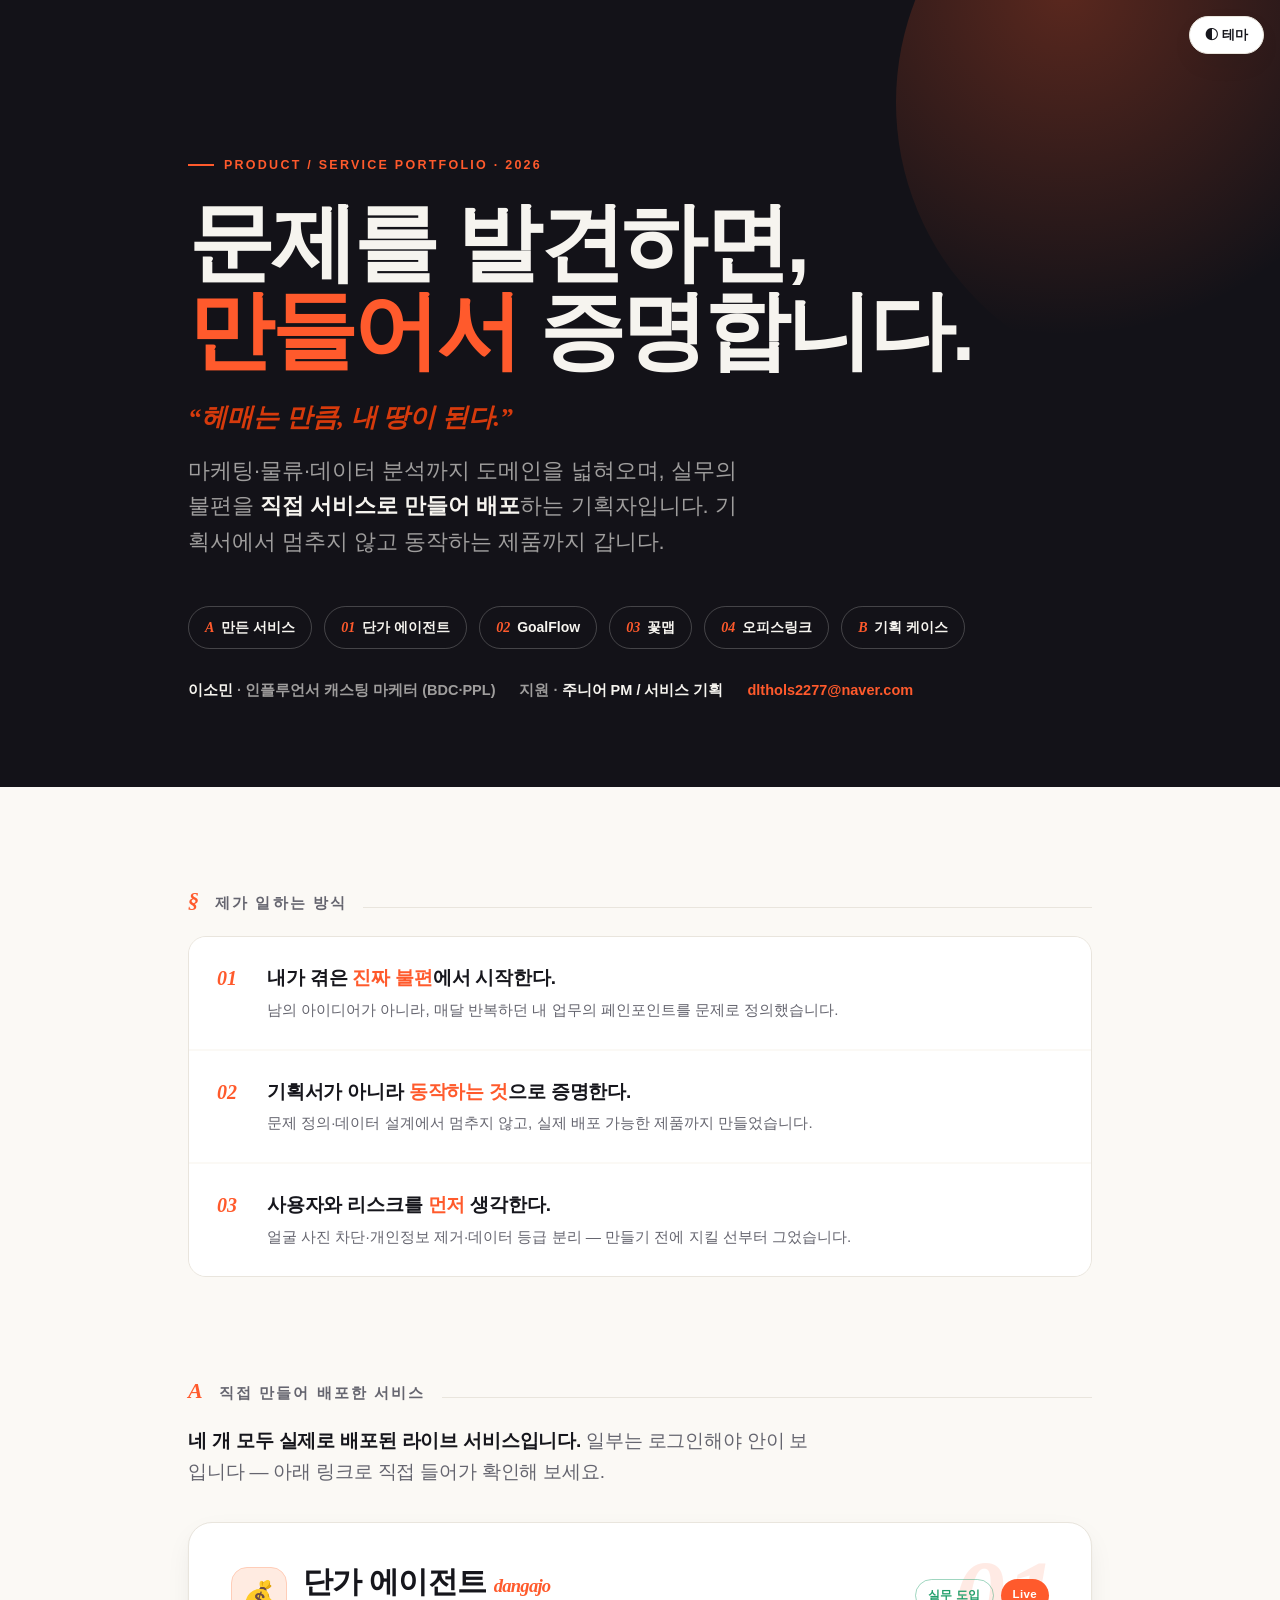
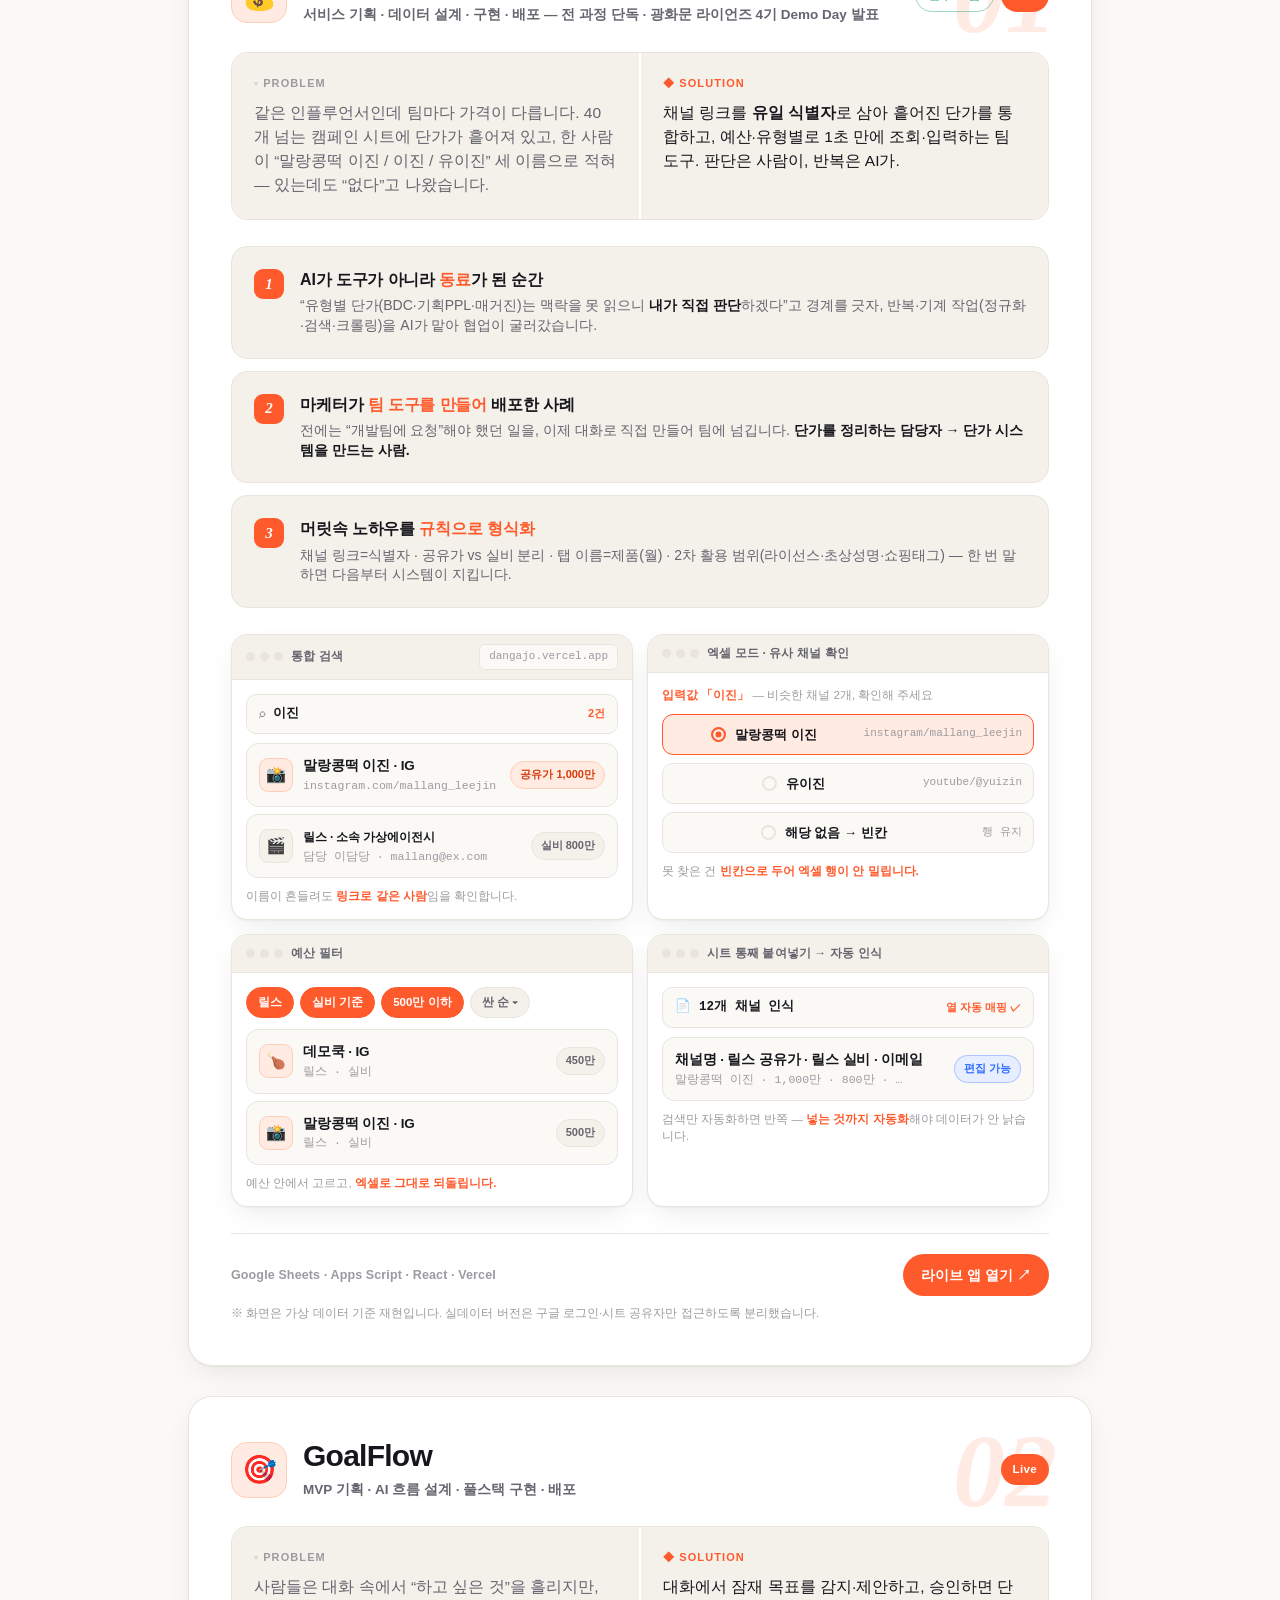
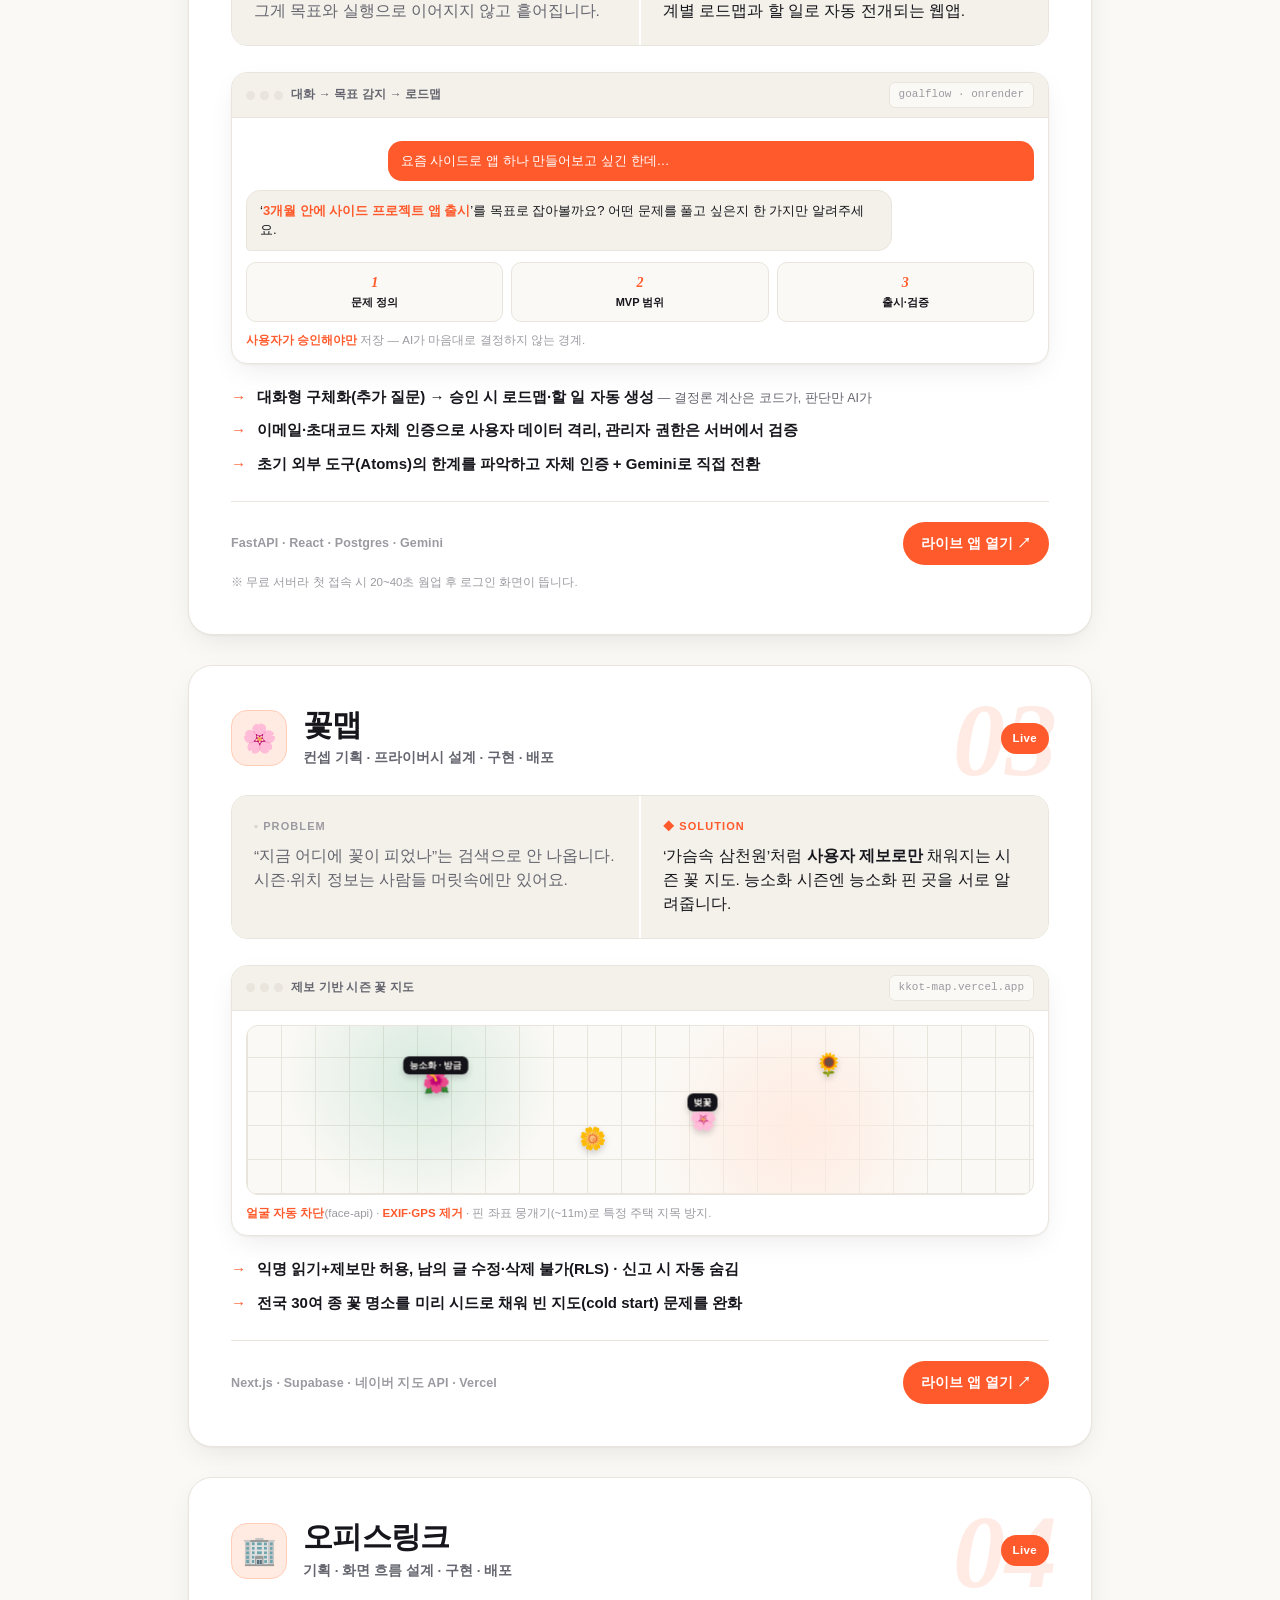
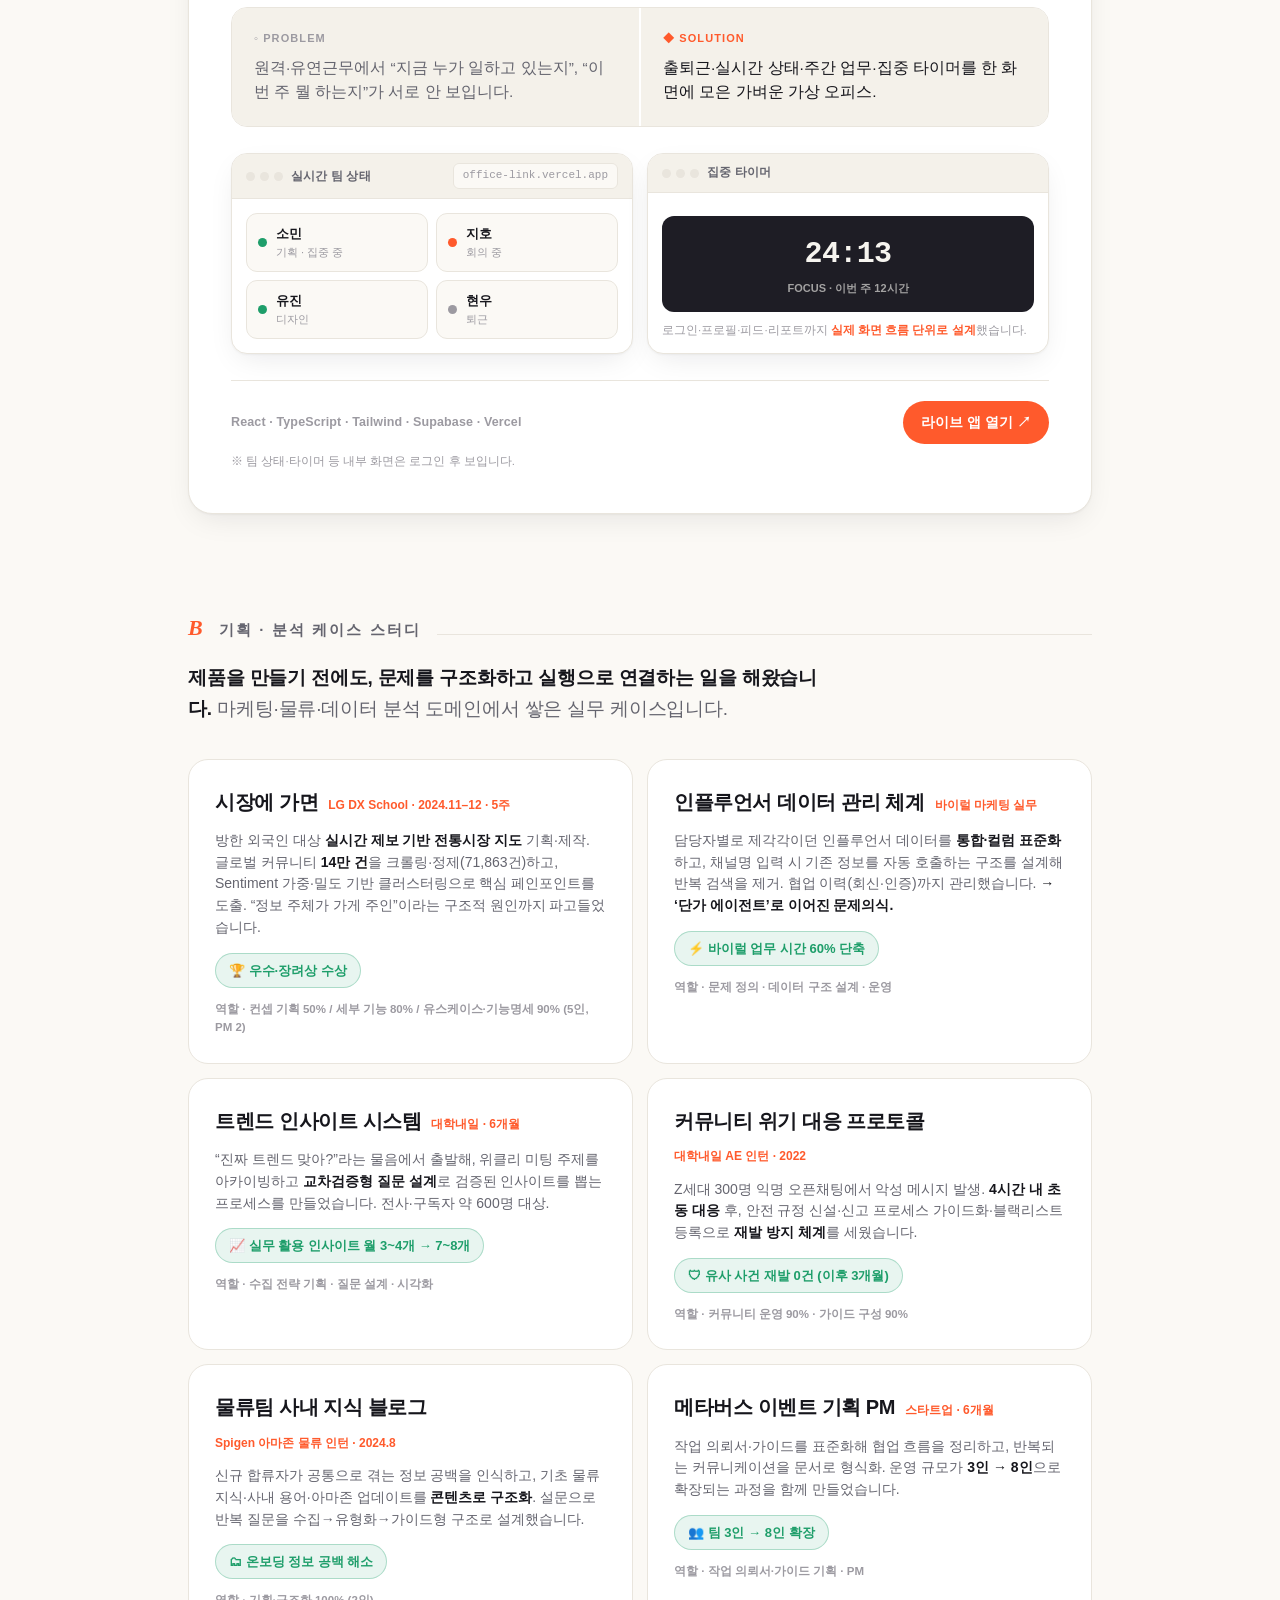
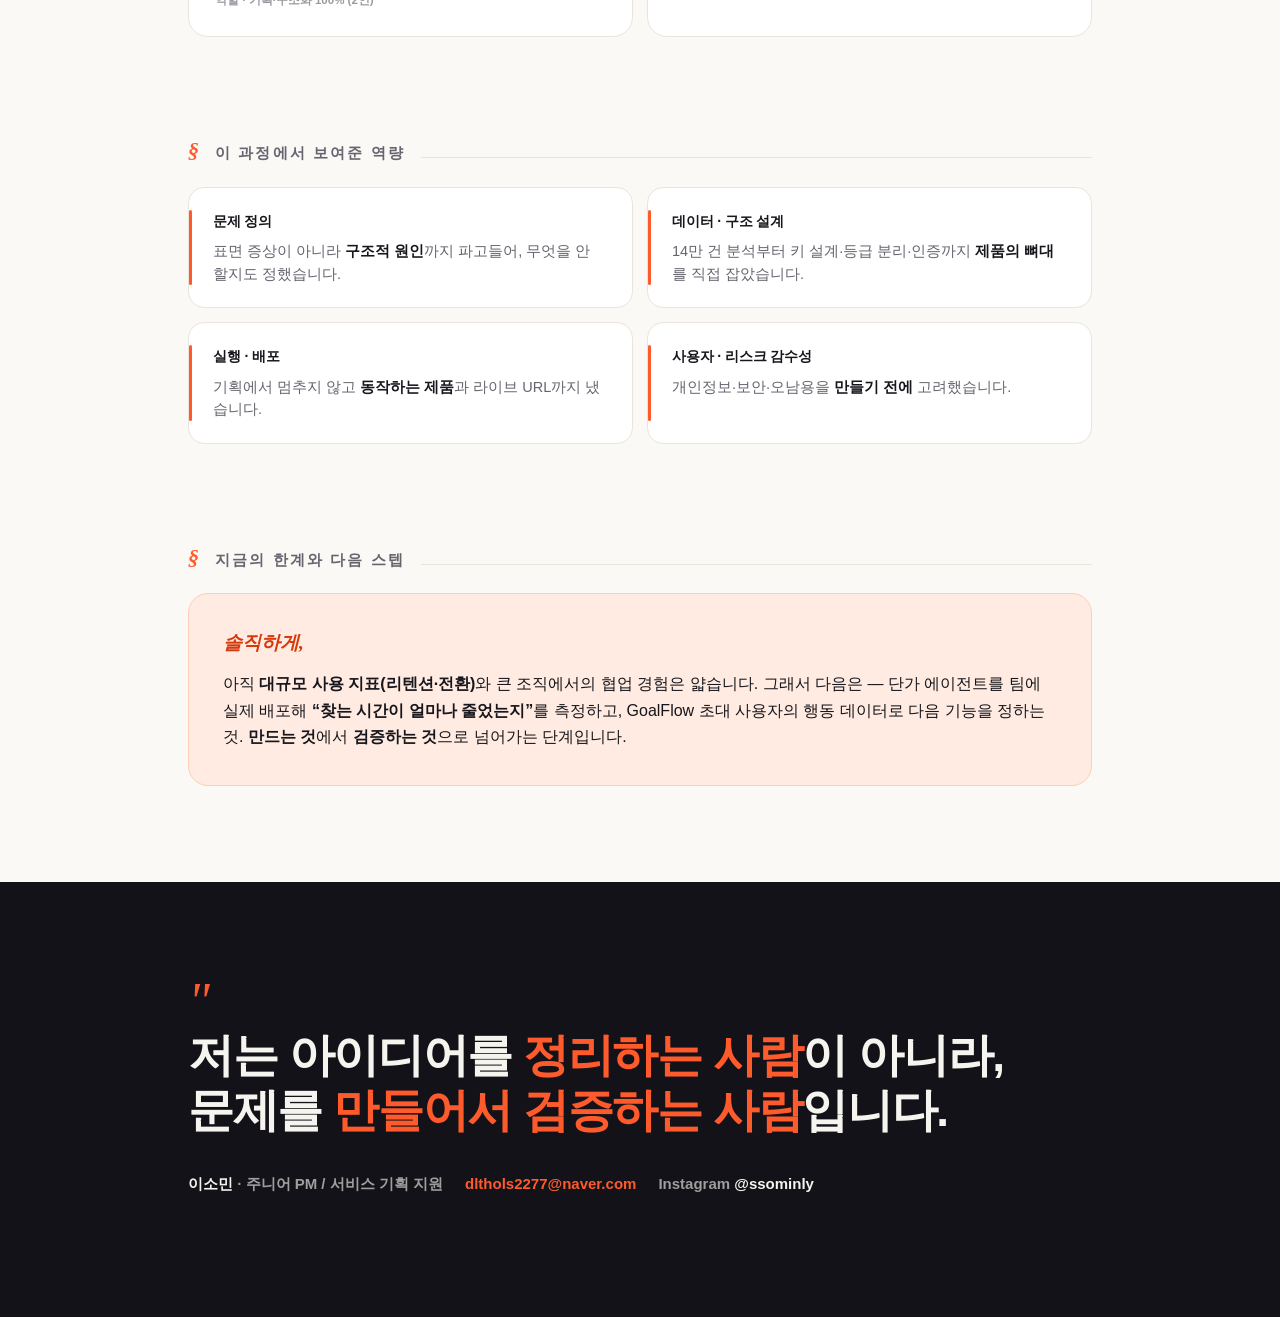
==== commit 92adc361: "PM/서비스기획 통합 개편: 스토리텔링·화면 목업·라이브 링크·기획 케이스 스터디 - 만든 서비스 4종(단가 에이전트/GoalFlow/꽃맵/오피스링크) 전부 Live URL 연결 " ====
--- a/index.html
+++ b/index.html
@@ -3,19 +3,19 @@
 <head>
 <meta charset="utf-8">
 <meta name="viewport" content="width=device-width, initial-scale=1">
-</head>
-<body>
-<title>소민 · 만드는 기획자 포트폴리오</title>
+<title>이소민 · PM / 서비스 기획 포트폴리오</title>
+<meta name="description" content="마케터에서 출발해, 문제를 직접 서비스로 만들어 배포하는 기획자 이소민의 PM · 서비스 기획 포트폴리오.">
 <style>
   :root{
     --paper:#FBF9F5; --ink:#16161C; --muted:#65656F; --faint:#9C9AA1;
     --line:#E9E5DD; --card:#FFFFFF; --cardsoft:#F4F1EA;
     --coral:#FF5A2C; --coral-deep:#D63A0C; --coral-soft:#FFEBE1; --coral-line:#FFCDB8;
     --ink-deep:#131218; --ink-card:#1E1D25; --on-ink:#F6F4EF; --on-ink-mut:rgba(246,244,239,.62);
-    --good:#1E9E6A;
+    --good:#1E9E6A; --blue:#2E6BFF; --blue-soft:#E7EEFF;
     --shadow:0 1px 2px rgba(22,22,28,.04),0 10px 30px -8px rgba(22,22,28,.10);
     --serif:"Iowan Old Style","Palatino Linotype",Palatino,Georgia,"Times New Roman",serif;
     --sans:"Pretendard","Apple SD Gothic Neo",-apple-system,BlinkMacSystemFont,"Segoe UI",Roboto,"Noto Sans KR",sans-serif;
+    --mono:"SF Mono","JetBrains Mono",ui-monospace,"Menlo",monospace;
   }
   @media (prefers-color-scheme:dark){
     :root{
@@ -23,7 +23,7 @@
       --line:#292832; --card:#1C1B22; --cardsoft:#201F27;
       --coral:#FF7047; --coral-deep:#FF8E68; --coral-soft:#2B1B14; --coral-line:#48301F;
       --ink-deep:#0E0D12; --ink-card:#1A1920; --on-ink:#F3F1ED; --on-ink-mut:rgba(243,241,237,.6);
-      --good:#3FBE86;
+      --good:#3FBE86; --blue:#6C93FF; --blue-soft:#1A2033;
       --shadow:0 1px 2px rgba(0,0,0,.35),0 14px 34px -10px rgba(0,0,0,.5);
     }
   }
@@ -32,7 +32,7 @@
     --line:#E9E5DD; --card:#FFFFFF; --cardsoft:#F4F1EA;
     --coral:#FF5A2C; --coral-deep:#D63A0C; --coral-soft:#FFEBE1; --coral-line:#FFCDB8;
     --ink-deep:#131218; --ink-card:#1E1D25; --on-ink:#F6F4EF; --on-ink-mut:rgba(246,244,239,.62);
-    --good:#1E9E6A;
+    --good:#1E9E6A; --blue:#2E6BFF; --blue-soft:#E7EEFF;
     --shadow:0 1px 2px rgba(22,22,28,.04),0 10px 30px -8px rgba(22,22,28,.10);
   }
   :root[data-theme="dark"]{
@@ -40,7 +40,7 @@
     --line:#292832; --card:#1C1B22; --cardsoft:#201F27;
     --coral:#FF7047; --coral-deep:#FF8E68; --coral-soft:#2B1B14; --coral-line:#48301F;
     --ink-deep:#0E0D12; --ink-card:#1A1920; --on-ink:#F3F1ED; --on-ink-mut:rgba(243,241,237,.6);
-    --good:#3FBE86;
+    --good:#3FBE86; --blue:#6C93FF; --blue-soft:#1A2033;
     --shadow:0 1px 2px rgba(0,0,0,.35),0 14px 34px -10px rgba(0,0,0,.5);
   }
 
@@ -52,10 +52,9 @@
     font-family:var(--sans); line-height:1.62; -webkit-font-smoothing:antialiased;
     font-feature-settings:"tnum"; font-variant-numeric:tabular-nums;
   }
-  .wrap{max-width:960px; margin:0 auto; padding:0 clamp(22px,5.5vw,48px);}
+  .wrap{max-width:1000px; margin:0 auto; padding:0 clamp(22px,5.5vw,48px);}
   .em{color:var(--coral);}
 
-  /* ── reveal ── */
   .rv{opacity:0; transform:translateY(18px);}
   .rv.in{opacity:1; transform:none; transition:opacity .7s cubic-bezier(.2,.7,.2,1), transform .7s cubic-bezier(.2,.7,.2,1);}
   @media (prefers-reduced-motion:reduce){ .rv{opacity:1; transform:none;} }
@@ -64,13 +63,14 @@
   .hero{background:var(--ink-deep); color:var(--on-ink); position:relative; overflow:hidden;}
   .hero::after{content:""; position:absolute; right:-14vw; top:-14vw; width:44vw; height:44vw; border-radius:50%;
     background:radial-gradient(circle at 30% 30%, rgba(255,90,44,.30), rgba(255,90,44,0) 62%); pointer-events:none;}
-  .hero .wrap{position:relative; z-index:1; padding:clamp(70px,13vw,150px) clamp(22px,5.5vw,48px) clamp(46px,8vw,86px);}
+  .hero .wrap{position:relative; z-index:1; padding:clamp(70px,13vw,148px) clamp(22px,5.5vw,48px) clamp(46px,8vw,84px);}
   .eyebrow{font-size:12.5px; font-weight:800; letter-spacing:.18em; text-transform:uppercase; color:var(--coral);
     display:inline-flex; align-items:center; gap:10px;}
   .eyebrow::before{content:""; width:26px; height:2px; background:var(--coral); display:inline-block;}
-  .hero h1{font-size:clamp(40px,8.2vw,92px); font-weight:900; letter-spacing:-.04em; line-height:1.0; margin:24px 0 0; text-wrap:balance;}
-  .hero .sub{font-size:clamp(17px,2.3vw,23px); color:var(--on-ink-mut); font-weight:500; margin:26px 0 0; max-width:42ch;}
-  .idline{display:flex; flex-wrap:wrap; gap:10px 12px; margin-top:clamp(34px,5vw,52px);}
+  .hero h1{font-size:clamp(38px,7.6vw,86px); font-weight:900; letter-spacing:-.04em; line-height:1.02; margin:24px 0 0; text-wrap:balance;}
+  .hero .land{font-family:var(--serif); font-style:italic; font-weight:600; font-size:clamp(18px,2.6vw,26px); color:var(--coral-deep); margin:22px 0 0; letter-spacing:0;}
+  .hero .sub{font-size:clamp(16px,2.2vw,22px); color:var(--on-ink-mut); font-weight:500; margin:14px 0 0; max-width:46ch;}
+  .idline{display:flex; flex-wrap:wrap; gap:10px 12px; margin-top:clamp(30px,5vw,46px);}
   .idline a{font-size:14px; font-weight:700; text-decoration:none; color:var(--on-ink);
     border:1px solid rgba(246,244,239,.22); padding:9px 16px; border-radius:999px; transition:border-color .2s, background .2s;}
   .idline a:hover{border-color:var(--coral); background:rgba(255,90,44,.12);}
@@ -80,10 +80,12 @@
   .metabar a{color:var(--coral); text-decoration:none; font-weight:700;}
 
   /* ── section head ── */
-  .sechead{display:flex; align-items:baseline; gap:16px; margin:clamp(56px,9vw,96px) 0 clamp(20px,3.5vw,34px);}
+  .sechead{display:flex; align-items:baseline; gap:16px; margin:clamp(56px,9vw,96px) 0 clamp(8px,2vw,18px);}
   .sechead .n{font-family:var(--serif); font-style:italic; font-size:22px; color:var(--coral); font-weight:600;}
   .sechead h2{font-size:clamp(13px,1.7vw,15px); font-weight:800; letter-spacing:.14em; text-transform:uppercase; color:var(--muted); margin:0;}
   .sechead .rule{flex:1; height:1px; background:var(--line);}
+  .seclede{font-size:clamp(16px,2vw,19px); font-weight:600; color:var(--ink); letter-spacing:-.01em; margin:0 0 clamp(22px,3.5vw,34px); max-width:60ch;}
+  .seclede span{color:var(--muted); font-weight:500;}
 
   /* ── stance ── */
   .stance{display:grid; gap:2px; border-radius:18px; overflow:hidden; border:1px solid var(--line);}
@@ -108,6 +110,7 @@
   .badge.live{background:var(--coral); color:#fff;}
   .badge.proto{background:var(--cardsoft); color:var(--muted); border:1px solid var(--line);}
   .badge.real{background:transparent; color:var(--good); border:1px solid color-mix(in srgb,var(--good) 42%,transparent);}
+  .badge.award{background:transparent; color:var(--blue); border:1px solid color-mix(in srgb,var(--blue) 42%,transparent);}
 
   .pa{display:grid; grid-template-columns:1fr 1fr; gap:2px; margin-top:26px; border-radius:16px; overflow:hidden; border:1px solid var(--line);}
   .pa .block{background:var(--cardsoft); padding:clamp(16px,2.2vw,22px);}
@@ -123,11 +126,103 @@
   .points li small{font-weight:500; color:var(--muted);}
   .points li b{color:var(--ink);}
 
+  /* ── storytelling beats ── */
+  .beats{display:grid; gap:12px; margin-top:26px;}
+  .beat{display:flex; gap:16px; align-items:flex-start; background:var(--cardsoft); border:1px solid var(--line); border-radius:16px; padding:clamp(16px,2.2vw,22px);}
+  .beat .bk{font-family:var(--serif); font-style:italic; font-size:15px; font-weight:700; color:#fff; background:var(--coral); flex-shrink:0;
+    width:30px; height:30px; border-radius:9px; display:flex; align-items:center; justify-content:center;}
+  .beat .bt{font-size:16px; font-weight:800; letter-spacing:-.01em; line-height:1.4;}
+  .beat .bt small{display:block; font-weight:500; color:var(--muted); font-size:14px; margin-top:5px; letter-spacing:0;}
+  .beat .bt small b{color:var(--ink); font-weight:700;}
+
+  /* ── metrics strip ── */
+  .mstrip{display:grid; grid-template-columns:repeat(auto-fit,minmax(120px,1fr)); gap:2px; margin-top:22px; border:1px solid var(--line); border-radius:16px; overflow:hidden;}
+  .mstrip .m{background:var(--cardsoft); padding:16px 18px;}
+  .mstrip .m .v{font-size:clamp(21px,3vw,27px); font-weight:900; letter-spacing:-.03em; color:var(--coral); line-height:1;}
+  .mstrip .m .l{font-size:12px; font-weight:600; color:var(--muted); margin-top:7px; line-height:1.35;}
+
+  /* ── screen mockups ── */
+  .mocks{display:grid; gap:14px; margin-top:26px;}
+  .mocks.two{grid-template-columns:1fr 1fr;}
+  .mock{background:var(--card); border:1px solid var(--line); border-radius:16px; overflow:hidden; box-shadow:var(--shadow); font-size:13px;}
+  .mock .cap{background:var(--cardsoft); border-bottom:1px solid var(--line); padding:9px 14px; display:flex; align-items:center; gap:8px;}
+  .mock .cap .dots{display:flex; gap:5px;}
+  .mock .cap .dots i{width:9px; height:9px; border-radius:50%; background:var(--line); display:block;}
+  .mock .cap .url{font-family:var(--mono); font-size:11px; color:var(--faint); background:var(--paper); border:1px solid var(--line); border-radius:6px; padding:3px 9px; margin-left:auto;}
+  .mock .cap .t{font-size:12px; font-weight:800; color:var(--muted); letter-spacing:.01em;}
+  .mock .body{padding:14px;}
+  .mrow{display:flex; align-items:center; gap:10px; padding:11px 12px; border:1px solid var(--line); border-radius:12px; background:var(--paper); margin-top:9px;}
+  .mrow:first-child{margin-top:0;}
+  .mrow .av{width:34px; height:34px; border-radius:9px; background:var(--coral-soft); border:1px solid var(--coral-line); display:flex; align-items:center; justify-content:center; font-size:16px; flex-shrink:0;}
+  .mrow .mn{flex:1; min-width:0;}
+  .mrow .mn b{font-size:13.5px; font-weight:800; letter-spacing:-.01em;}
+  .mrow .mn span{display:block; font-size:11.5px; color:var(--faint); font-family:var(--mono); white-space:nowrap; overflow:hidden; text-overflow:ellipsis;}
+  .mrow .pill{font-size:11px; font-weight:800; padding:4px 9px; border-radius:999px; white-space:nowrap;}
+  .pill.share{background:var(--coral-soft); color:var(--coral-deep); border:1px solid var(--coral-line);}
+  .pill.cost{background:var(--cardsoft); color:var(--muted); border:1px solid var(--line);}
+  .pill.tag{background:var(--blue-soft); color:var(--blue); border:1px solid color-mix(in srgb,var(--blue) 30%,transparent);}
+  .mbar{display:flex; gap:8px; align-items:center; background:var(--paper); border:1px solid var(--line); border-radius:10px; padding:9px 12px; font-family:var(--mono); font-size:12.5px; color:var(--muted);}
+  .mbar .q{color:var(--ink); font-weight:700;}
+  .mbar .ct{margin-left:auto; font-size:11px; color:var(--coral); font-weight:800; font-family:var(--sans);}
+  .mfilters{display:flex; flex-wrap:wrap; gap:6px; margin-bottom:11px;}
+  .chip{font-size:11.5px; font-weight:700; padding:5px 11px; border-radius:999px; background:var(--cardsoft); border:1px solid var(--line); color:var(--muted);}
+  .chip.on{background:var(--coral); color:#fff; border-color:var(--coral);}
+  .mnote{font-size:11.5px; color:var(--faint); margin-top:10px; line-height:1.45;}
+  .mnote b{color:var(--coral); font-weight:700;}
+  .radio{display:flex; align-items:center; gap:9px; padding:9px 11px; border:1px solid var(--line); border-radius:11px; margin-top:8px; font-size:13px; background:var(--paper);}
+  .radio:first-of-type{margin-top:0;}
+  .radio .r{width:15px; height:15px; border-radius:50%; border:2px solid var(--line); flex-shrink:0;}
+  .radio.sel{border-color:var(--coral); background:var(--coral-soft);}
+  .radio.sel .r{border-color:var(--coral); background:var(--coral); box-shadow:inset 0 0 0 2.5px var(--coral-soft);}
+  .radio b{font-weight:800; font-size:13px;}
+  .radio span{font-family:var(--mono); font-size:11px; color:var(--faint); margin-left:auto;}
+  /* chat mock */
+  .bubble{max-width:82%; padding:10px 13px; border-radius:14px; font-size:13px; font-weight:500; line-height:1.5; margin-top:9px;}
+  .bubble.u{background:var(--coral); color:#fff; margin-left:auto; border-bottom-right-radius:4px;}
+  .bubble.a{background:var(--cardsoft); border:1px solid var(--line); border-bottom-left-radius:4px;}
+  .bubble.a b{color:var(--coral);}
+  .road{display:flex; gap:8px; margin-top:11px;}
+  .road .step{flex:1; text-align:center; background:var(--paper); border:1px solid var(--line); border-radius:10px; padding:9px 6px; font-size:11px; font-weight:700;}
+  .road .step .sn{font-family:var(--serif); font-style:italic; color:var(--coral); font-size:14px; display:block;}
+  /* map mock */
+  .mapbox{position:relative; height:170px; border-radius:12px; overflow:hidden; border:1px solid var(--line);
+    background:
+      radial-gradient(circle at 22% 30%, color-mix(in srgb,var(--good) 16%,transparent), transparent 22%),
+      radial-gradient(circle at 70% 62%, var(--coral-soft), transparent 26%),
+      repeating-linear-gradient(0deg, var(--line) 0 1px, transparent 1px 34px),
+      repeating-linear-gradient(90deg, var(--line) 0 1px, transparent 1px 34px),
+      var(--paper);}
+  .pin{position:absolute; transform:translate(-50%,-100%); font-size:22px; filter:drop-shadow(0 3px 3px rgba(0,0,0,.18));}
+  .pin small{position:absolute; left:50%; top:-8px; transform:translateX(-50%); background:var(--ink-deep); color:var(--on-ink); font-size:9px; font-weight:800; padding:2px 6px; border-radius:6px; white-space:nowrap; font-family:var(--sans);}
+  /* office mock */
+  .team{display:grid; grid-template-columns:1fr 1fr; gap:8px;}
+  .mem{display:flex; align-items:center; gap:9px; background:var(--paper); border:1px solid var(--line); border-radius:11px; padding:9px 11px;}
+  .mem .st{width:9px; height:9px; border-radius:50%; flex-shrink:0;}
+  .st.on{background:var(--good);} .st.busy{background:var(--coral);} .st.off{background:var(--faint);}
+  .mem b{font-size:12.5px; font-weight:800;}
+  .mem span{font-size:11px; color:var(--faint); display:block;}
+  .timer{margin-top:9px; text-align:center; background:var(--ink-card); color:var(--on-ink); border-radius:12px; padding:14px;}
+  .timer .tt{font-family:var(--mono); font-size:30px; font-weight:800; letter-spacing:-.02em;}
+  .timer .tl{font-size:11px; color:var(--on-ink-mut); font-weight:700; margin-top:2px;}
+
   .foot{display:flex; flex-wrap:wrap; gap:12px 20px; align-items:center; margin-top:26px; padding-top:20px; border-top:1px solid var(--line);}
   .stack{font-size:12.5px; font-weight:600; color:var(--faint); letter-spacing:.01em;}
   .demolink{display:inline-flex; align-items:center; gap:8px; font-size:14px; font-weight:800; color:#fff; background:var(--coral);
     padding:10px 18px; border-radius:999px; text-decoration:none; transition:background .2s, transform .2s; margin-left:auto;}
   .demolink:hover{background:var(--coral-deep); transform:translateY(-1px);}
+  .demonote{font-size:11.5px; color:var(--faint); flex-basis:100%; margin-top:-4px;}
+
+  /* ── planning case cards ── */
+  .pcards{display:grid; grid-template-columns:1fr 1fr; gap:14px;}
+  .pcard{background:var(--card); border:1px solid var(--line); border-radius:20px; padding:clamp(20px,2.6vw,26px); position:relative; overflow:hidden;}
+  .pcard .ph{display:flex; align-items:baseline; gap:10px; flex-wrap:wrap;}
+  .pcard h4{font-size:clamp(17px,2.2vw,20px); font-weight:900; letter-spacing:-.02em; margin:0;}
+  .pcard .pmeta{font-size:12px; font-weight:700; color:var(--coral);}
+  .pcard .pdesc{font-size:14px; font-weight:500; color:var(--muted); margin:12px 0 0; line-height:1.55;}
+  .pcard .pdesc b{color:var(--ink); font-weight:700;}
+  .pcard .pres{display:inline-flex; align-items:center; gap:8px; margin-top:14px; font-size:13px; font-weight:800; color:var(--good);
+    background:color-mix(in srgb,var(--good) 10%,transparent); border:1px solid color-mix(in srgb,var(--good) 30%,transparent); border-radius:999px; padding:6px 13px;}
+  .pcard .prole{font-size:11.5px; color:var(--faint); margin-top:12px; font-weight:600;}
 
   /* ── skills ── */
   .grid2{display:grid; grid-template-columns:1fr 1fr; gap:14px;}
@@ -147,35 +242,39 @@
   .closing{background:var(--ink-deep); color:var(--on-ink); margin-top:clamp(56px,9vw,96px);}
   .closing .wrap{padding:clamp(64px,11vw,120px) clamp(22px,5.5vw,48px);}
   .closing .mark{font-family:var(--serif); font-style:italic; font-size:52px; color:var(--coral); line-height:0; display:block; height:.5em;}
-  .closing .q{font-size:clamp(25px,4.3vw,48px); font-weight:900; letter-spacing:-.03em; line-height:1.2; text-wrap:balance; margin:0;}
+  .closing .q{font-size:clamp(24px,4.2vw,46px); font-weight:900; letter-spacing:-.03em; line-height:1.2; text-wrap:balance; margin:0;}
   .closing .sig{margin-top:34px; display:flex; flex-wrap:wrap; gap:6px 22px; font-size:15px; font-weight:600; color:var(--on-ink-mut);}
   .closing .sig b{color:var(--on-ink);}
   .closing .sig a{color:var(--coral); text-decoration:none; font-weight:700;}
 
-  /* ── toggle / a11y ── */
   .toggle{position:fixed; top:16px; right:16px; z-index:30; background:var(--card); border:1px solid var(--line);
     border-radius:999px; padding:9px 15px; font-size:13px; font-weight:700; color:var(--ink); cursor:pointer; box-shadow:var(--shadow);}
   a:focus-visible,button:focus-visible{outline:2px solid var(--coral); outline-offset:3px; border-radius:6px;}
 
-  @media (max-width:640px){ .pa,.grid2{grid-template-columns:1fr;} .demolink{margin-left:0;} }
+  @media (max-width:680px){ .pa,.grid2,.mocks.two,.pcards,.team{grid-template-columns:1fr;} .demolink{margin-left:0;} }
 </style>
+</head>
+<body>
 
 <button class="toggle" id="tg" aria-label="라이트/다크 전환">◐ 테마</button>
 
 <!-- HERO -->
 <section class="hero">
   <div class="wrap">
-    <span class="eyebrow rv">Product Portfolio · 2026</span>
+    <span class="eyebrow rv">Product / Service Portfolio · 2026</span>
     <h1 class="rv">문제를 발견하면,<br><span class="em">만들어서</span> 증명합니다.</h1>
-    <p class="sub rv">마케터에서 출발해, 실무의 불편을 직접 서비스로 만드는 기획자입니다.<br>기획서에서 멈추지 않고, 동작하는 제품과 배포까지 갑니다.</p>
-    <nav class="idline rv" aria-label="프로젝트 바로가기">
+    <p class="land rv">“헤매는 만큼, 내 땅이 된다.”</p>
+    <p class="sub rv">마케팅·물류·데이터 분석까지 도메인을 넓혀오며, 실무의 불편을 <b style="color:var(--on-ink)">직접 서비스로 만들어 배포</b>하는 기획자입니다. 기획서에서 멈추지 않고 동작하는 제품까지 갑니다.</p>
+    <nav class="idline rv" aria-label="바로가기">
+      <a href="#built"><b>A</b>만든 서비스</a>
       <a href="#p1"><b>01</b>단가 에이전트</a>
       <a href="#p2"><b>02</b>GoalFlow</a>
       <a href="#p3"><b>03</b>꽃맵</a>
-      <a href="#p4"><b>04</b>연결오피스</a>
+      <a href="#p4"><b>04</b>오피스링크</a>
+      <a href="#studies"><b>B</b>기획 케이스</a>
     </nav>
     <div class="metabar rv">
-      <span><b>소민</b> · 인플루언서 캐스팅 마케터 (BDC·PPL)</span>
+      <span><b>이소민</b> · 인플루언서 캐스팅 마케터 (BDC·PPL)</span>
       <span>지원 · <b>주니어 PM / 서비스 기획</b></span>
       <a href="mailto:dlthols2277@naver.com">dlthols2277@naver.com</a>
     </div>
@@ -190,13 +289,14 @@
     <div class="srow"><span class="k">01</span><div class="b">내가 겪은 <span class="em">진짜 불편</span>에서 시작한다.
       <small>남의 아이디어가 아니라, 매달 반복하던 내 업무의 페인포인트를 문제로 정의했습니다.</small></div></div>
     <div class="srow"><span class="k">02</span><div class="b">기획서가 아니라 <span class="em">동작하는 것</span>으로 증명한다.
-      <small>대화형 AI로 코드를 짜서, 실제 배포 가능한 상태까지 만들었습니다.</small></div></div>
+      <small>문제 정의·데이터 설계에서 멈추지 않고, 실제 배포 가능한 제품까지 만들었습니다.</small></div></div>
     <div class="srow"><span class="k">03</span><div class="b">사용자와 리스크를 <span class="em">먼저</span> 생각한다.
       <small>얼굴 사진 차단·개인정보 제거·데이터 등급 분리 — 만들기 전에 지킬 선부터 그었습니다.</small></div></div>
   </div>
 
-  <!-- 프로젝트 -->
-  <div class="sechead rv"><span class="n">§</span><h2>만든 서비스</h2><span class="rule"></span></div>
+  <!-- ============ A. 만든 서비스 ============ -->
+  <div class="sechead rv" id="built"><span class="n">A</span><h2>직접 만들어 배포한 서비스</h2><span class="rule"></span></div>
+  <p class="seclede rv">네 개 모두 <b>실제로 배포된 라이브 서비스</b>입니다. <span>일부는 로그인해야 안이 보입니다 — 아래 링크로 직접 들어가 확인해 보세요.</span></p>
   <div class="cases">
 
     <!-- 01 단가 에이전트 -->
@@ -205,23 +305,81 @@
       <div class="top">
         <div class="icon">💰</div>
         <div class="head">
-          <h3>단가 에이전트</h3>
-          <div class="role">서비스 기획 · 데이터 설계 · 구현 · 배포 — 전 과정 단독</div>
+          <h3>단가 에이전트 <span style="font-weight:600;font-family:var(--serif);font-style:italic;color:var(--coral);font-size:.62em">dangajo</span></h3>
+          <div class="role">서비스 기획 · 데이터 설계 · 구현 · 배포 — 전 과정 단독 · 광화문 라이언즈 4기 Demo Day 발표</div>
         </div>
         <div class="badges"><span class="badge real">실무 도입</span><span class="badge live">Live</span></div>
       </div>
       <div class="pa">
-        <div class="block problem"><div class="t">◦ Problem</div><p>40개 넘는 캠페인 시트에 인플루언서 단가가 제각각 흩어져, 매달 "이 채널 얼마였지?"를 손으로 찾아야 했습니다.</p></div>
-        <div class="block solution"><div class="t">◆ Solution</div><p>채널 링크를 유일 키로 삼아 흩어진 단가를 통합하고, 예산·유형별로 1초 만에 조회하는 웹 도구를 만들었습니다.</p></div>
-      </div>
-      <ul class="points">
-        <li>통합 검색 · 예산 필터 · 엑셀 붙여넣기 자동 매칭 <small>— 이름이 비슷하면 링크로 식별</small></li>
-        <li>"고객사 공유가 / 내부 실비" <b>데이터 등급을 분리</b>해 실비 노출 사고를 원천 차단</li>
-        <li>AI가 지적한 <b>연락처 유출 리스크</b>를 받아들여, 실데이터는 구글 로그인·시트 공유자만 접근하도록 재설계</li>
-      </ul>
+        <div class="block problem"><div class="t">◦ Problem</div><p>같은 인플루언서인데 팀마다 가격이 다릅니다. 40개 넘는 캠페인 시트에 단가가 흩어져 있고, 한 사람이 “말랑콩떡 이진 / 이진 / 유이진” 세 이름으로 적혀 — 있는데도 “없다”고 나왔습니다.</p></div>
+        <div class="block solution"><div class="t">◆ Solution</div><p>채널 링크를 <b>유일 식별자</b>로 삼아 흩어진 단가를 통합하고, 예산·유형별로 1초 만에 조회·입력하는 팀 도구. 판단은 사람이, 반복은 AI가.</p></div>
+      </div>
+
+      <div class="beats">
+        <div class="beat"><span class="bk">1</span><div class="bt">AI가 도구가 아니라 <span class="em">동료</span>가 된 순간
+          <small>“유형별 단가(BDC·기획PPL·매거진)는 맥락을 못 읽으니 <b>내가 직접 판단</b>하겠다”고 경계를 긋자, 반복·기계 작업(정규화·검색·크롤링)을 AI가 맡아 협업이 굴러갔습니다.</small></div></div>
+        <div class="beat"><span class="bk">2</span><div class="bt">마케터가 <span class="em">팀 도구를 만들어</span> 배포한 사례
+          <small>전에는 “개발팀에 요청”해야 했던 일을, 이제 대화로 직접 만들어 팀에 넘깁니다. <b>단가를 정리하는 담당자 → 단가 시스템을 만드는 사람.</b></small></div></div>
+        <div class="beat"><span class="bk">3</span><div class="bt">머릿속 노하우를 <span class="em">규칙으로 형식화</span>
+          <small>채널 링크=식별자 · 공유가 vs 실비 분리 · 탭 이름=제품(월) · 2차 활용 범위(라이선스·초상성명·쇼핑태그) — 한 번 말하면 다음부터 시스템이 지킵니다.</small></div></div>
+      </div>
+
+      <!-- mockups -->
+      <div class="mocks two">
+        <div class="mock">
+          <div class="cap"><span class="dots"><i></i><i></i><i></i></span><span class="t">통합 검색</span><span class="url">dangajo.vercel.app</span></div>
+          <div class="body">
+            <div class="mbar"><span>⌕</span><span class="q">이진</span><span class="ct">2건</span></div>
+            <div class="mrow">
+              <span class="av">📸</span>
+              <div class="mn"><b>말랑콩떡 이진 · IG</b><span>instagram.com/mallang_leejin</span></div>
+              <span class="pill share">공유가 1,000만</span>
+            </div>
+            <div class="mrow" style="margin-top:7px">
+              <span class="av" style="background:var(--cardsoft);border-color:var(--line)">🎬</span>
+              <div class="mn"><b style="font-size:12px">릴스 · 소속 가상에이전시</b><span>담당 이담당 · mallang@ex.com</span></div>
+              <span class="pill cost">실비 800만</span>
+            </div>
+            <div class="mnote">이름이 흔들려도 <b>링크로 같은 사람</b>임을 확인합니다.</div>
+          </div>
+        </div>
+
+        <div class="mock">
+          <div class="cap"><span class="dots"><i></i><i></i><i></i></span><span class="t">엑셀 모드 · 유사 채널 확인</span></div>
+          <div class="body">
+            <div class="mnote" style="margin:0 0 10px"><b>입력값 「이진」</b> — 비슷한 채널 2개, 확인해 주세요</div>
+            <div class="radio sel"><span class="r"></span><b>말랑콩떡 이진</b><span>instagram/mallang_leejin</span></div>
+            <div class="radio"><span class="r"></span><b>유이진</b><span>youtube/@yuizin</span></div>
+            <div class="radio"><span class="r"></span><b>해당 없음 → 빈칸</b><span>행 유지</span></div>
+            <div class="mnote">못 찾은 건 <b>빈칸으로 두어 엑셀 행이 안 밀립니다.</b></div>
+          </div>
+        </div>
+      </div>
+
+      <div class="mocks two" style="margin-top:14px">
+        <div class="mock">
+          <div class="cap"><span class="dots"><i></i><i></i><i></i></span><span class="t">예산 필터</span></div>
+          <div class="body">
+            <div class="mfilters"><span class="chip on">릴스</span><span class="chip on">실비 기준</span><span class="chip on">500만 이하</span><span class="chip">싼 순 ▾</span></div>
+            <div class="mrow"><span class="av">🍗</span><div class="mn"><b>데모쿡 · IG</b><span>릴스 · 실비</span></div><span class="pill cost">450만</span></div>
+            <div class="mrow" style="margin-top:7px"><span class="av">📸</span><div class="mn"><b>말랑콩떡 이진 · IG</b><span>릴스 · 실비</span></div><span class="pill cost">500만</span></div>
+            <div class="mnote">예산 안에서 고르고, <b>엑셀로 그대로 되돌립니다.</b></div>
+          </div>
+        </div>
+        <div class="mock">
+          <div class="cap"><span class="dots"><i></i><i></i><i></i></span><span class="t">시트 통째 붙여넣기 → 자동 인식</span></div>
+          <div class="body">
+            <div class="mbar" style="justify-content:flex-start"><span>📄</span><span class="q">12개 채널 인식</span><span class="ct">열 자동 매핑 ✓</span></div>
+            <div class="mrow" style="margin-top:9px"><div class="mn" style="font-family:var(--mono);font-size:11px"><b style="font-family:var(--sans)">채널명 · 릴스 공유가 · 릴스 실비 · 이메일</b><span>말랑콩떡 이진 · 1,000만 · 800만 · …</span></div><span class="pill tag">편집 가능</span></div>
+            <div class="mnote">검색만 자동화하면 반쪽 — <b>넣는 것까지 자동화</b>해야 데이터가 안 낡습니다.</div>
+          </div>
+        </div>
+      </div>
+
       <div class="foot">
-        <span class="stack">Google Sheets · Apps Script · Web</span>
-        <a class="demolink" href="https://sominly.github.io/danga-agent/" target="_blank" rel="noopener">데모 열기 (가상 데이터) ↗</a>
+        <span class="stack">Google Sheets · Apps Script · React · Vercel</span>
+        <a class="demolink" href="https://dangajo.vercel.app" target="_blank" rel="noopener">라이브 앱 열기 ↗</a>
+        <span class="demonote">※ 화면은 가상 데이터 기준 재현입니다. 실데이터 버전은 구글 로그인·시트 공유자만 접근하도록 분리했습니다.</span>
       </div>
     </article>
 
@@ -237,17 +395,33 @@
         <div class="badges"><span class="badge live">Live</span></div>
       </div>
       <div class="pa">
-        <div class="block problem"><div class="t">◦ Problem</div><p>사람들은 대화 속에서 "하고 싶은 것"을 흘리지만, 그게 목표와 실행으로 이어지지 않고 흩어집니다.</p></div>
+        <div class="block problem"><div class="t">◦ Problem</div><p>사람들은 대화 속에서 “하고 싶은 것”을 흘리지만, 그게 목표와 실행으로 이어지지 않고 흩어집니다.</p></div>
         <div class="block solution"><div class="t">◆ Solution</div><p>대화에서 잠재 목표를 감지·제안하고, 승인하면 단계별 로드맵과 할 일로 자동 전개되는 웹앱.</p></div>
       </div>
+      <div class="mocks">
+        <div class="mock">
+          <div class="cap"><span class="dots"><i></i><i></i><i></i></span><span class="t">대화 → 목표 감지 → 로드맵</span><span class="url">goalflow · onrender</span></div>
+          <div class="body">
+            <div class="bubble u">요즘 사이드로 앱 하나 만들어보고 싶긴 한데…</div>
+            <div class="bubble a">‘<b>3개월 안에 사이드 프로젝트 앱 출시</b>’를 목표로 잡아볼까요? 어떤 문제를 풀고 싶은지 한 가지만 알려주세요.</div>
+            <div class="road">
+              <div class="step"><span class="sn">1</span>문제 정의</div>
+              <div class="step"><span class="sn">2</span>MVP 범위</div>
+              <div class="step"><span class="sn">3</span>출시·검증</div>
+            </div>
+            <div class="mnote"><b>사용자가 승인해야만</b> 저장 — AI가 마음대로 결정하지 않는 경계.</div>
+          </div>
+        </div>
+      </div>
       <ul class="points">
-        <li>대화형 구체화(추가 질문) → <b>사용자가 승인해야만</b> 저장 <small>— AI가 마음대로 결정하지 않는 경계</small></li>
+        <li>대화형 구체화(추가 질문) → 승인 시 <b>로드맵·할 일 자동 생성</b> <small>— 결정론 계산은 코드가, 판단만 AI가</small></li>
         <li>이메일·초대코드 자체 인증으로 <b>사용자 데이터 격리</b>, 관리자 권한은 서버에서 검증</li>
         <li>초기 외부 도구(Atoms)의 한계를 파악하고 <b>자체 인증 + Gemini로 직접 전환</b></li>
       </ul>
       <div class="foot">
         <span class="stack">FastAPI · React · Postgres · Gemini</span>
         <a class="demolink" href="https://goalflow-z8pa.onrender.com" target="_blank" rel="noopener">라이브 앱 열기 ↗</a>
+        <span class="demonote">※ 무료 서버라 첫 접속 시 20~40초 웜업 후 로그인 화면이 뜹니다.</span>
       </div>
     </article>
 
@@ -258,56 +432,137 @@
         <div class="icon">🌸</div>
         <div class="head">
           <h3>꽃맵</h3>
-          <div class="role">컨셉 기획 · 프라이버시 설계 · 구현</div>
-        </div>
-        <div class="badges"><span class="badge proto">Prototype</span></div>
+          <div class="role">컨셉 기획 · 프라이버시 설계 · 구현 · 배포</div>
+        </div>
+        <div class="badges"><span class="badge live">Live</span></div>
       </div>
       <div class="pa">
-        <div class="block problem"><div class="t">◦ Problem</div><p>"지금 어디에 꽃이 피었나"는 검색으로 안 나옵니다. 시즌·위치 정보는 사람들 머릿속에만 있어요.</p></div>
-        <div class="block solution"><div class="t">◆ Solution</div><p>'가슴속 삼천원'처럼 <b>사용자 제보로만</b> 채워지는 시즌 꽃 지도. 능소화 시즌엔 능소화 핀 곳을 서로 알려줍니다.</p></div>
+        <div class="block problem"><div class="t">◦ Problem</div><p>“지금 어디에 꽃이 피었나”는 검색으로 안 나옵니다. 시즌·위치 정보는 사람들 머릿속에만 있어요.</p></div>
+        <div class="block solution"><div class="t">◆ Solution</div><p>‘가슴속 삼천원’처럼 <b>사용자 제보로만</b> 채워지는 시즌 꽃 지도. 능소화 시즌엔 능소화 핀 곳을 서로 알려줍니다.</p></div>
+      </div>
+      <div class="mocks">
+        <div class="mock">
+          <div class="cap"><span class="dots"><i></i><i></i><i></i></span><span class="t">제보 기반 시즌 꽃 지도</span><span class="url">kkot-map.vercel.app</span></div>
+          <div class="body">
+            <div class="mapbox">
+              <span class="pin" style="left:24%;top:44%">🌺<small>능소화 · 방금</small></span>
+              <span class="pin" style="left:58%;top:66%">🌸<small>벚꽃</small></span>
+              <span class="pin" style="left:74%;top:34%">🌻</span>
+              <span class="pin" style="left:44%;top:78%">🌼</span>
+            </div>
+            <div class="mnote"><b>얼굴 자동 차단</b>(face-api) · <b>EXIF·GPS 제거</b> · 핀 좌표 뭉개기(~11m)로 특정 주택 지목 방지.</div>
+          </div>
+        </div>
       </div>
       <ul class="points">
-        <li><b>얼굴 자동 차단</b>(face-api) · <b>사진 EXIF·GPS 제거</b> · 핀 좌표 뭉개기(~11m) <small>— 특정 주택 지목 방지</small></li>
         <li>익명 읽기+제보만 허용, 남의 글 수정·삭제 불가(RLS) · 신고 시 자동 숨김</li>
         <li>전국 30여 종 꽃 명소를 미리 시드로 채워 <b>빈 지도(cold start) 문제를 완화</b></li>
       </ul>
       <div class="foot">
-        <span class="stack">Next.js · Supabase · 네이버 지도 API</span>
+        <span class="stack">Next.js · Supabase · 네이버 지도 API · Vercel</span>
+        <a class="demolink" href="https://kkot-map.vercel.app" target="_blank" rel="noopener">라이브 앱 열기 ↗</a>
       </div>
     </article>
 
-    <!-- 04 연결오피스 -->
+    <!-- 04 오피스링크 -->
     <article class="case rv" id="p4">
       <span class="idx">04</span>
       <div class="top">
         <div class="icon">🏢</div>
         <div class="head">
-          <h3>연결오피스</h3>
-          <div class="role">기획 · 화면 흐름 설계 · 구현</div>
-        </div>
-        <div class="badges"><span class="badge proto">Prototype</span></div>
+          <h3>오피스링크</h3>
+          <div class="role">기획 · 화면 흐름 설계 · 구현 · 배포</div>
+        </div>
+        <div class="badges"><span class="badge live">Live</span></div>
       </div>
       <div class="pa">
-        <div class="block problem"><div class="t">◦ Problem</div><p>원격·유연근무에서 "지금 누가 일하고 있는지", "이번 주 뭘 하는지"가 서로 안 보입니다.</p></div>
+        <div class="block problem"><div class="t">◦ Problem</div><p>원격·유연근무에서 “지금 누가 일하고 있는지”, “이번 주 뭘 하는지”가 서로 안 보입니다.</p></div>
         <div class="block solution"><div class="t">◆ Solution</div><p>출퇴근·실시간 상태·주간 업무·집중 타이머를 한 화면에 모은 가벼운 가상 오피스.</p></div>
       </div>
-      <ul class="points">
-        <li>출근/퇴근 · 실시간 팀 상태 · 주간 업무 보드 · 집중 타이머 <small>— 일상 협업 루틴을 한 곳에</small></li>
-        <li>로그인·프로필·피드·리포트까지 <b>실제 화면 흐름 단위로 설계</b></li>
-      </ul>
+      <div class="mocks two">
+        <div class="mock">
+          <div class="cap"><span class="dots"><i></i><i></i><i></i></span><span class="t">실시간 팀 상태</span><span class="url">office-link.vercel.app</span></div>
+          <div class="body">
+            <div class="team">
+              <div class="mem"><span class="st on"></span><div><b>소민</b><span>기획 · 집중 중</span></div></div>
+              <div class="mem"><span class="st busy"></span><div><b>지호</b><span>회의 중</span></div></div>
+              <div class="mem"><span class="st on"></span><div><b>유진</b><span>디자인</span></div></div>
+              <div class="mem"><span class="st off"></span><div><b>현우</b><span>퇴근</span></div></div>
+            </div>
+          </div>
+        </div>
+        <div class="mock">
+          <div class="cap"><span class="dots"><i></i><i></i><i></i></span><span class="t">집중 타이머</span></div>
+          <div class="body">
+            <div class="timer"><div class="tt">24:13</div><div class="tl">FOCUS · 이번 주 12시간</div></div>
+            <div class="mnote">로그인·프로필·피드·리포트까지 <b>실제 화면 흐름 단위로 설계</b>했습니다.</div>
+          </div>
+        </div>
+      </div>
       <div class="foot">
-        <span class="stack">React · TypeScript · Tailwind · Supabase</span>
+        <span class="stack">React · TypeScript · Tailwind · Supabase · Vercel</span>
+        <a class="demolink" href="https://office-link.vercel.app" target="_blank" rel="noopener">라이브 앱 열기 ↗</a>
+        <span class="demonote">※ 팀 상태·타이머 등 내부 화면은 로그인 후 보입니다.</span>
       </div>
     </article>
+
+  </div>
+
+  <!-- ============ B. 기획 케이스 스터디 ============ -->
+  <div class="sechead rv" id="studies"><span class="n">B</span><h2>기획 · 분석 케이스 스터디</h2><span class="rule"></span></div>
+  <p class="seclede rv">제품을 만들기 전에도, <b>문제를 구조화하고 실행으로 연결하는 일</b>을 해왔습니다. <span>마케팅·물류·데이터 분석 도메인에서 쌓은 실무 케이스입니다.</span></p>
+  <div class="pcards">
+
+    <div class="pcard rv">
+      <div class="ph"><h4>시장에 가면</h4><span class="pmeta">LG DX School · 2024.11–12 · 5주</span></div>
+      <p class="pdesc">방한 외국인 대상 <b>실시간 제보 기반 전통시장 지도</b> 기획·제작. 글로벌 커뮤니티 <b>14만 건</b>을 크롤링·정제(71,863건)하고, Sentiment 가중·밀도 기반 클러스터링으로 핵심 페인포인트를 도출. “정보 주체가 가게 주인”이라는 구조적 원인까지 파고들었습니다.</p>
+      <span class="pres">🏆 우수·장려상 수상</span>
+      <div class="prole">역할 · 컨셉 기획 50% / 세부 기능 80% / 유스케이스·기능명세 90% (5인, PM 2)</div>
+    </div>
+
+    <div class="pcard rv">
+      <div class="ph"><h4>인플루언서 데이터 관리 체계</h4><span class="pmeta">바이럴 마케팅 실무</span></div>
+      <p class="pdesc">담당자별로 제각각이던 인플루언서 데이터를 <b>통합·컬럼 표준화</b>하고, 채널명 입력 시 기존 정보를 자동 호출하는 구조를 설계해 반복 검색을 제거. 협업 이력(회신·인증)까지 관리했습니다. <b>→ ‘단가 에이전트’로 이어진 문제의식.</b></p>
+      <span class="pres">⚡ 바이럴 업무 시간 60% 단축</span>
+      <div class="prole">역할 · 문제 정의 · 데이터 구조 설계 · 운영</div>
+    </div>
+
+    <div class="pcard rv">
+      <div class="ph"><h4>트렌드 인사이트 시스템</h4><span class="pmeta">대학내일 · 6개월</span></div>
+      <p class="pdesc">“진짜 트렌드 맞아?”라는 물음에서 출발해, 위클리 미팅 주제를 아카이빙하고 <b>교차검증형 질문 설계</b>로 검증된 인사이트를 뽑는 프로세스를 만들었습니다. 전사·구독자 약 600명 대상.</p>
+      <span class="pres">📈 실무 활용 인사이트 월 3~4개 → 7~8개</span>
+      <div class="prole">역할 · 수집 전략 기획 · 질문 설계 · 시각화</div>
+    </div>
+
+    <div class="pcard rv">
+      <div class="ph"><h4>커뮤니티 위기 대응 프로토콜</h4><span class="pmeta">대학내일 AE 인턴 · 2022</span></div>
+      <p class="pdesc">Z세대 300명 익명 오픈채팅에서 악성 메시지 발생. <b>4시간 내 초동 대응</b> 후, 안전 규정 신설·신고 프로세스 가이드화·블랙리스트 등록으로 <b>재발 방지 체계</b>를 세웠습니다.</p>
+      <span class="pres">🛡 유사 사건 재발 0건 (이후 3개월)</span>
+      <div class="prole">역할 · 커뮤니티 운영 90% · 가이드 구성 90%</div>
+    </div>
+
+    <div class="pcard rv">
+      <div class="ph"><h4>물류팀 사내 지식 블로그</h4><span class="pmeta">Spigen 아마존 물류 인턴 · 2024.8</span></div>
+      <p class="pdesc">신규 합류자가 공통으로 겪는 정보 공백을 인식하고, 기초 물류 지식·사내 용어·아마존 업데이트를 <b>콘텐츠로 구조화</b>. 설문으로 반복 질문을 수집→유형화→가이드형 구조로 설계했습니다.</p>
+      <span class="pres">🗂 온보딩 정보 공백 해소</span>
+      <div class="prole">역할 · 기획·구조화 100% (2인)</div>
+    </div>
+
+    <div class="pcard rv">
+      <div class="ph"><h4>메타버스 이벤트 기획 PM</h4><span class="pmeta">스타트업 · 6개월</span></div>
+      <p class="pdesc">작업 의뢰서·가이드를 표준화해 협업 흐름을 정리하고, 반복되는 커뮤니케이션을 문서로 형식화. 운영 규모가 <b>3인 → 8인</b>으로 확장되는 과정을 함께 만들었습니다.</p>
+      <span class="pres">👥 팀 3인 → 8인 확장</span>
+      <div class="prole">역할 · 작업 의뢰서·가이드 기획 · PM</div>
+    </div>
 
   </div>
 
   <!-- 역량 -->
   <div class="sechead rv"><span class="n">§</span><h2>이 과정에서 보여준 역량</h2><span class="rule"></span></div>
   <div class="grid2 rv">
-    <div class="kbox"><div class="t">문제 정의</div><p>실무 페인을 <b>측정 가능한 문제</b>로 좁히고, 무엇을 안 할지도 정했습니다.</p></div>
+    <div class="kbox"><div class="t">문제 정의</div><p>표면 증상이 아니라 <b>구조적 원인</b>까지 파고들어, 무엇을 안 할지도 정했습니다.</p></div>
+    <div class="kbox"><div class="t">데이터 · 구조 설계</div><p>14만 건 분석부터 키 설계·등급 분리·인증까지 <b>제품의 뼈대</b>를 직접 잡았습니다.</p></div>
     <div class="kbox"><div class="t">실행 · 배포</div><p>기획에서 멈추지 않고 <b>동작하는 제품</b>과 라이브 URL까지 냈습니다.</p></div>
-    <div class="kbox"><div class="t">데이터 · 구조 설계</div><p>키 설계, 등급 분리, 인증·격리 등 <b>제품의 뼈대</b>를 직접 잡았습니다.</p></div>
     <div class="kbox"><div class="t">사용자 · 리스크 감수성</div><p>개인정보·보안·오남용을 <b>만들기 전에</b> 고려했습니다.</p></div>
   </div>
 
@@ -315,7 +570,7 @@
   <div class="sechead rv"><span class="n">§</span><h2>지금의 한계와 다음 스텝</h2><span class="rule"></span></div>
   <div class="honest rv">
     <div class="t">솔직하게,</div>
-    <p>아직 <b>사용 지표(사용자 수·리텐션·효율 개선 수치)</b>와 팀 협업 경험은 얇습니다. 그래서 다음은 — 단가 에이전트를 팀에 실제 배포해 <b>"찾는 시간이 얼마나 줄었는지"</b>를 측정하고, GoalFlow 초대 사용자의 행동 데이터로 다음 기능을 정하는 것. 만드는 것에서 <b>검증하는 것</b>으로 넘어가는 단계입니다.</p>
+    <p>아직 <b>대규모 사용 지표(리텐션·전환)</b>와 큰 조직에서의 협업 경험은 얇습니다. 그래서 다음은 — 단가 에이전트를 팀에 실제 배포해 <b>“찾는 시간이 얼마나 줄었는지”</b>를 측정하고, GoalFlow 초대 사용자의 행동 데이터로 다음 기능을 정하는 것. <b>만드는 것</b>에서 <b>검증하는 것</b>으로 넘어가는 단계입니다.</p>
   </div>
 
 </div>
@@ -326,8 +581,9 @@
     <span class="mark rv">"</span>
     <p class="q rv">저는 아이디어를 <span class="em">정리하는 사람</span>이 아니라,<br>문제를 <span class="em">만들어서 검증하는 사람</span>입니다.</p>
     <div class="sig rv">
-      <span><b>소민</b> · 주니어 PM / 서비스 기획 지원</span>
+      <span><b>이소민</b> · 주니어 PM / 서비스 기획 지원</span>
       <a href="mailto:dlthols2277@naver.com">dlthols2277@naver.com</a>
+      <span>Instagram <b>@ssominly</b></span>
     </div>
   </div>
 </section>
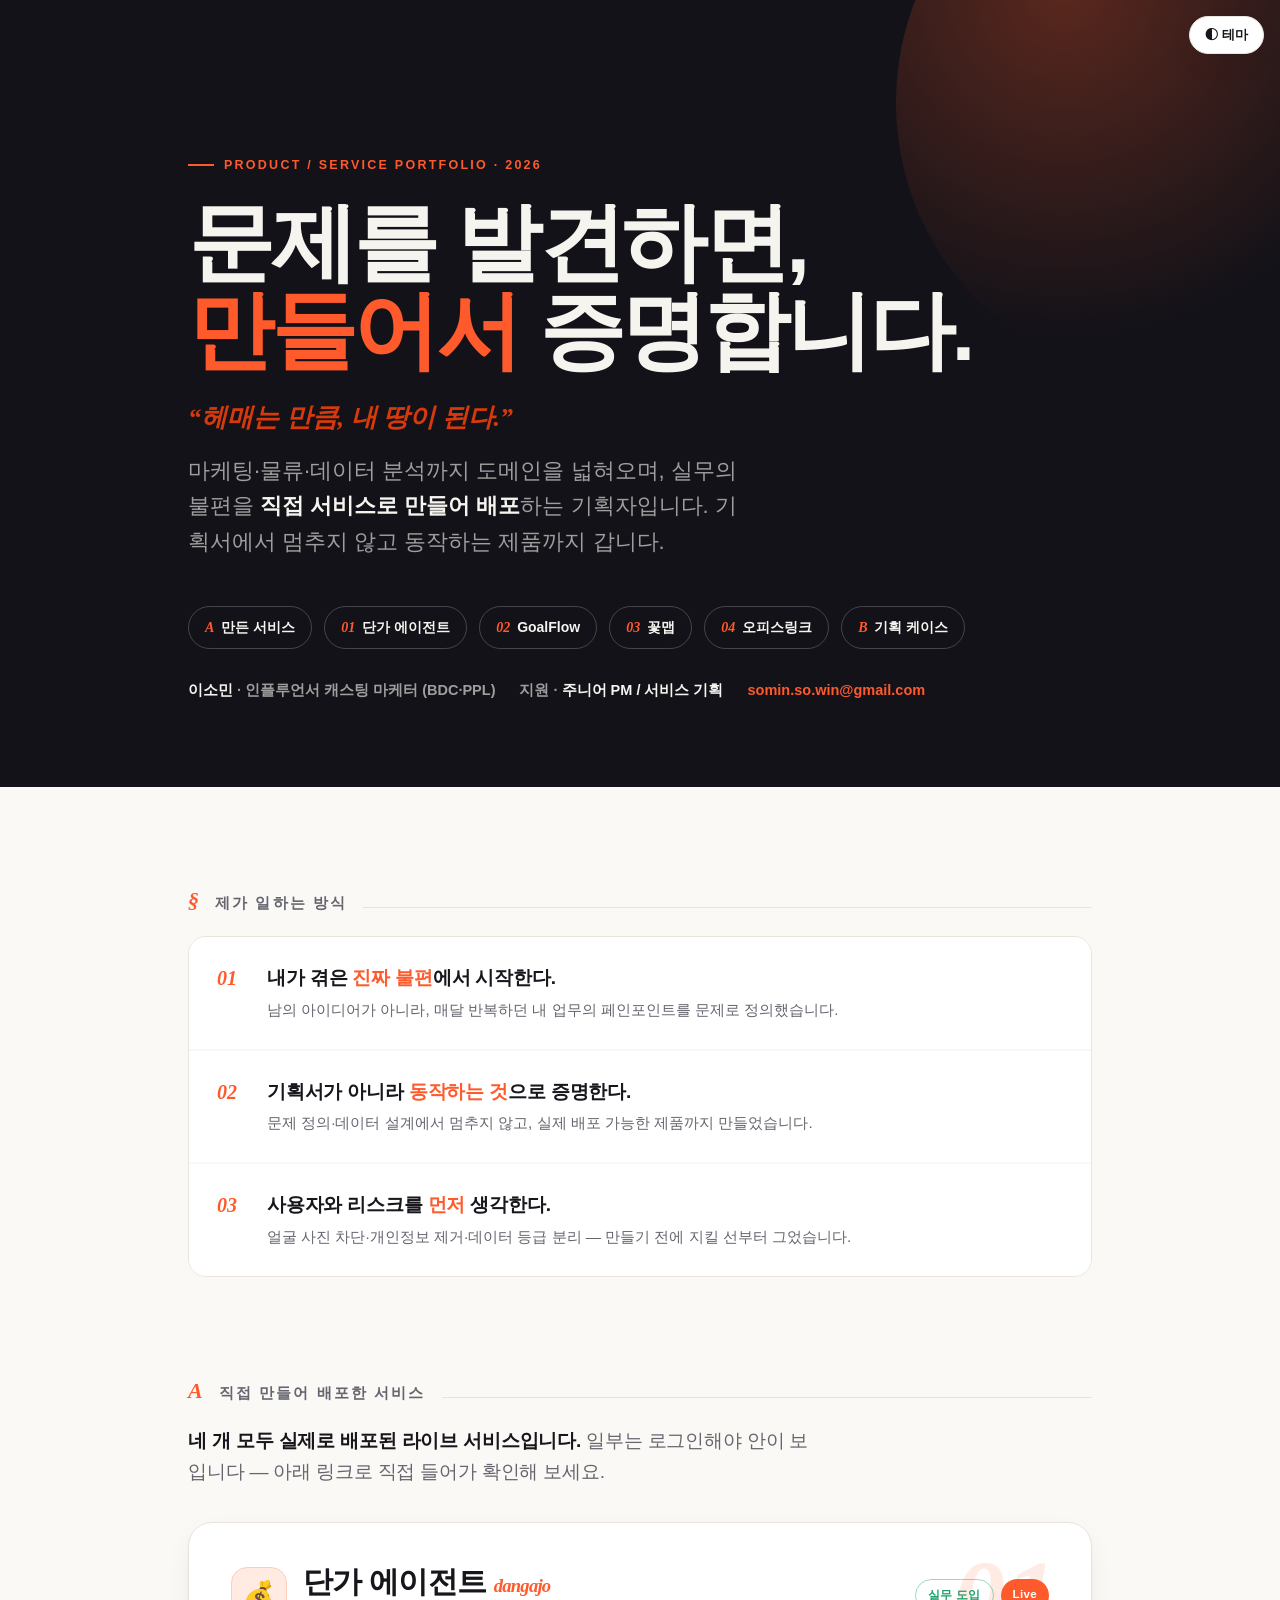
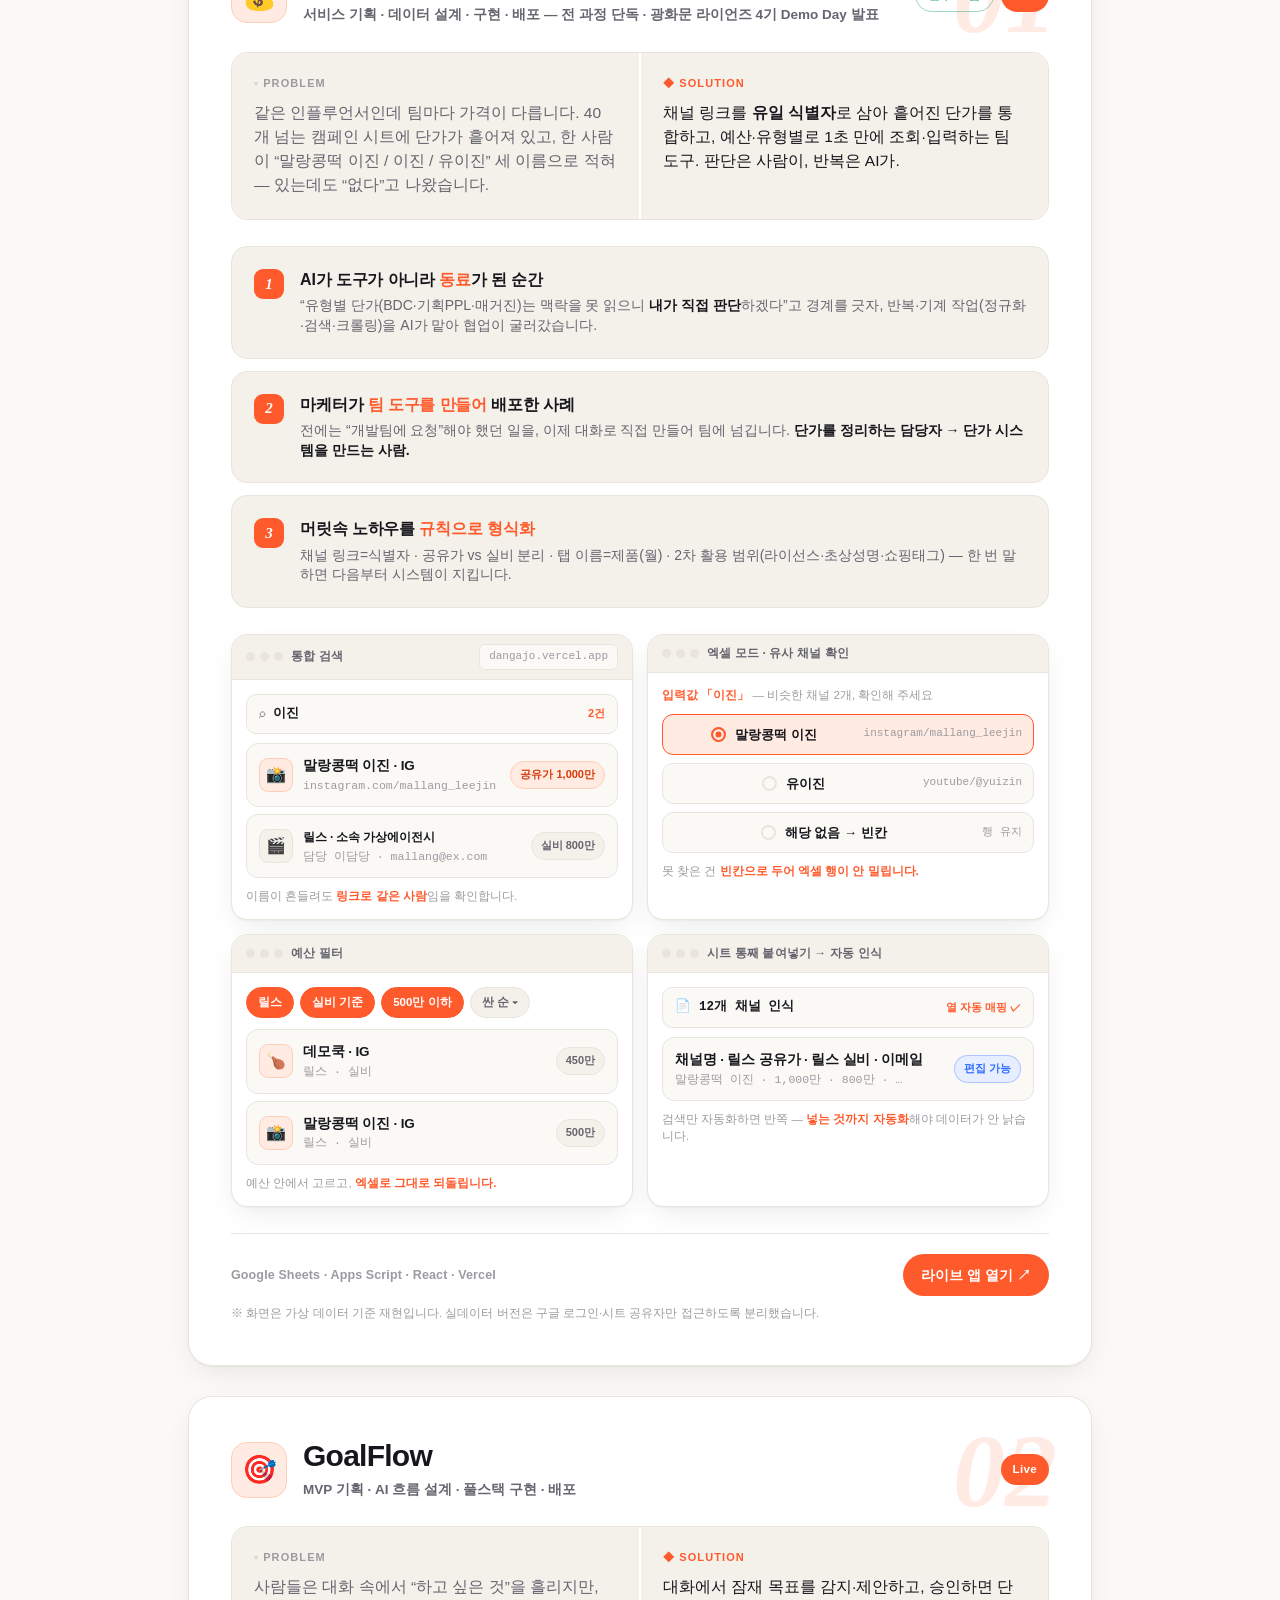
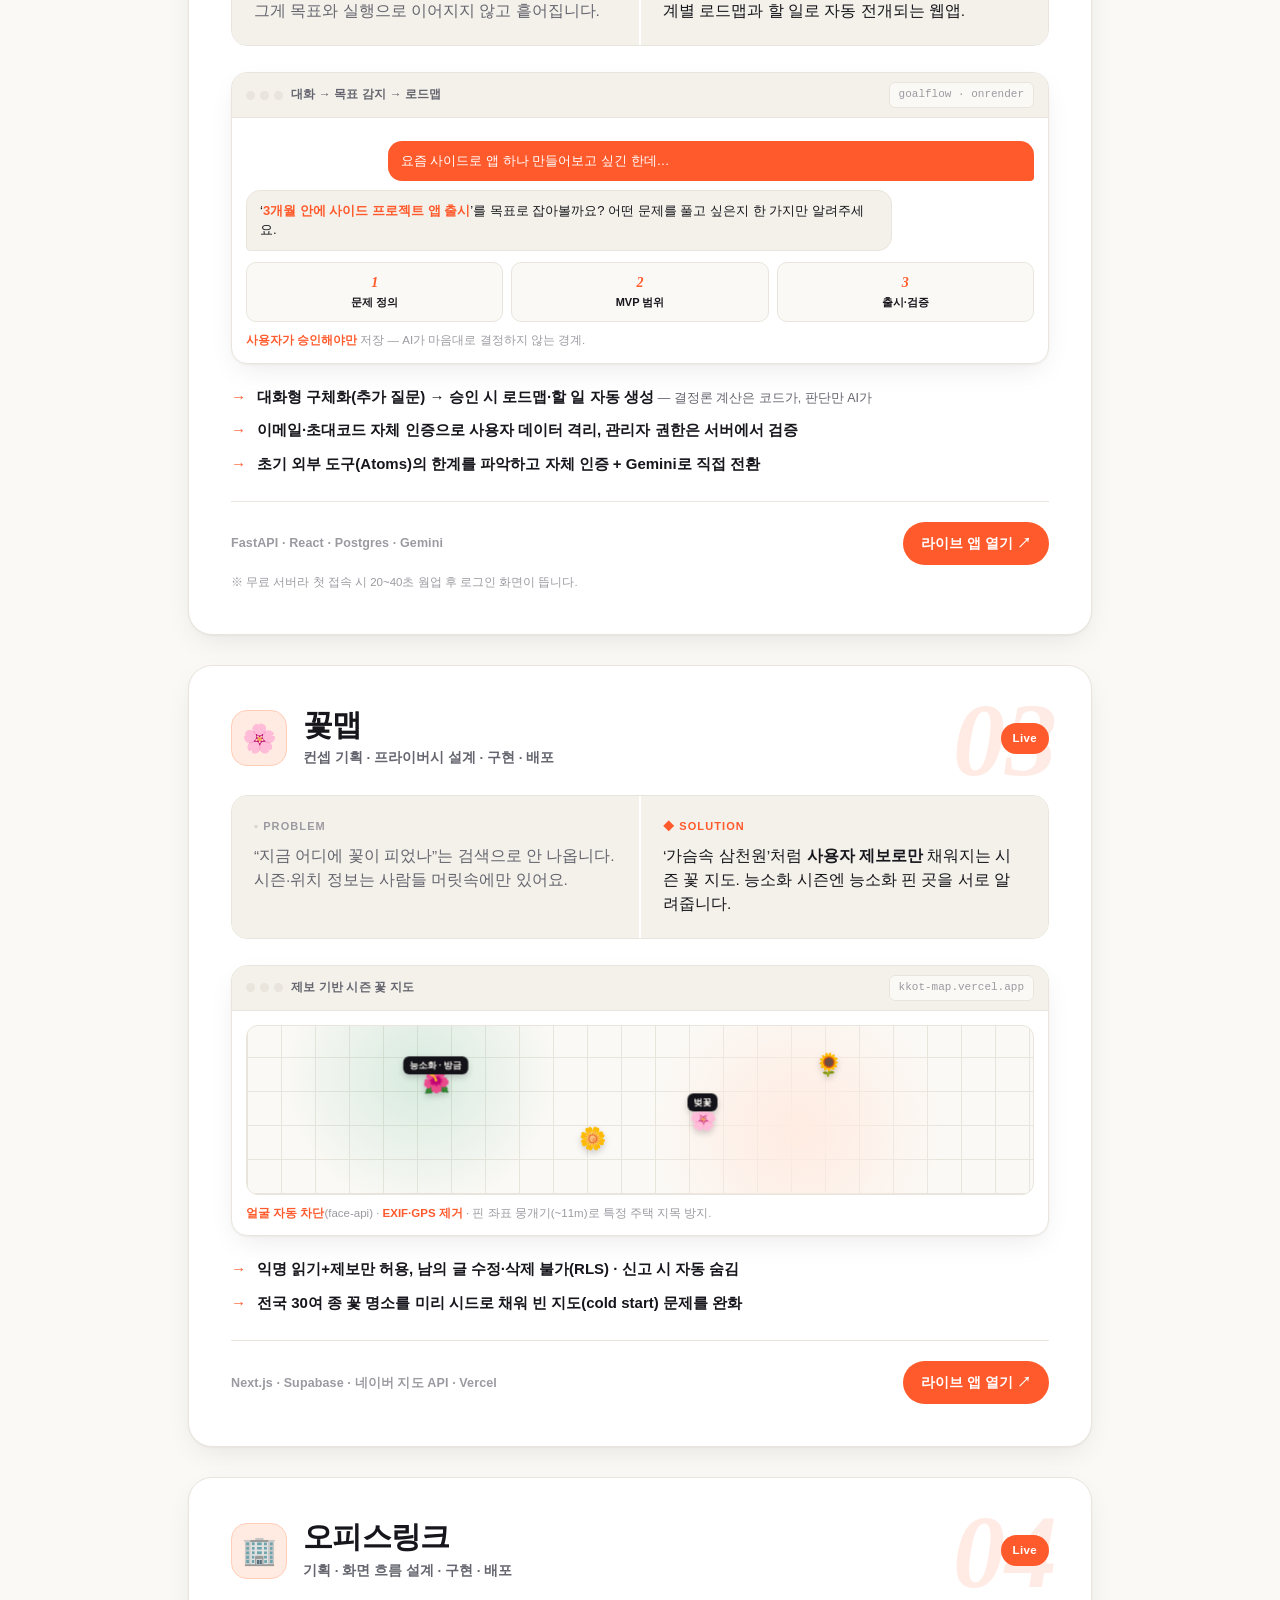
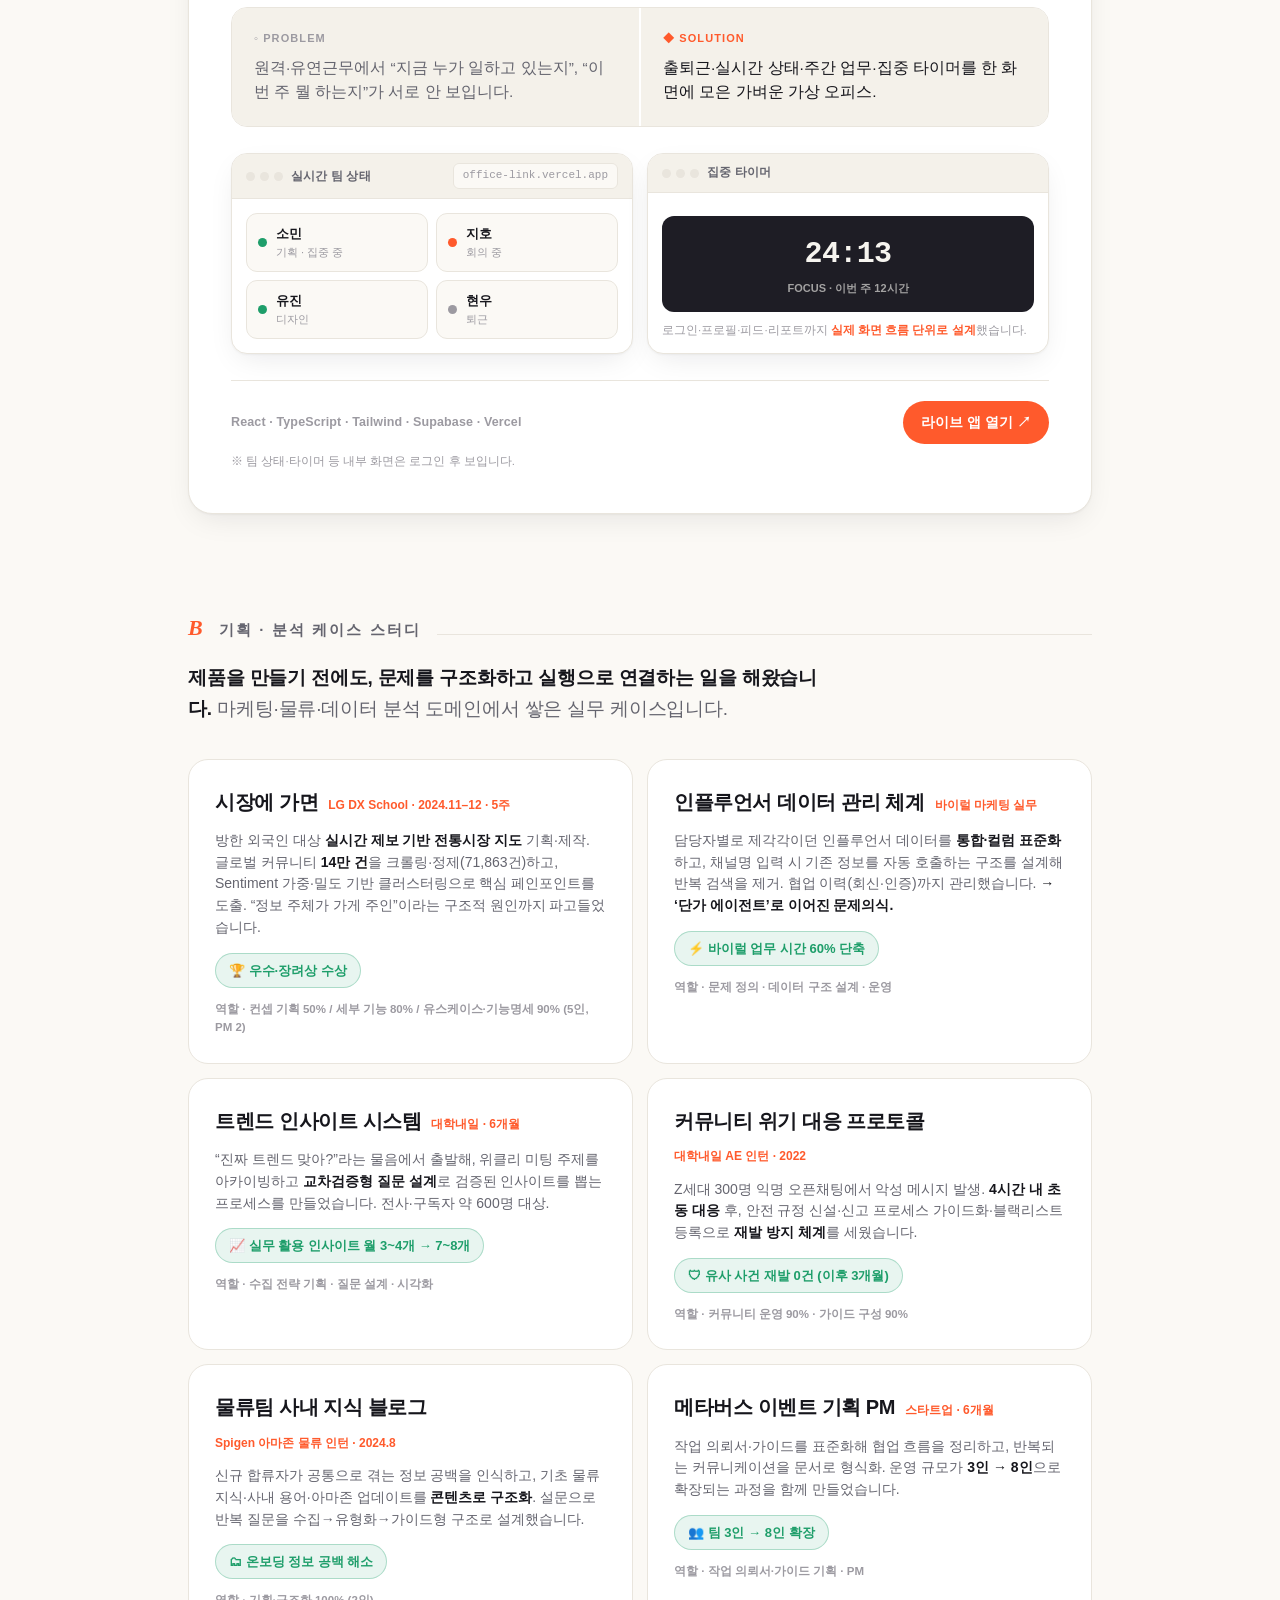
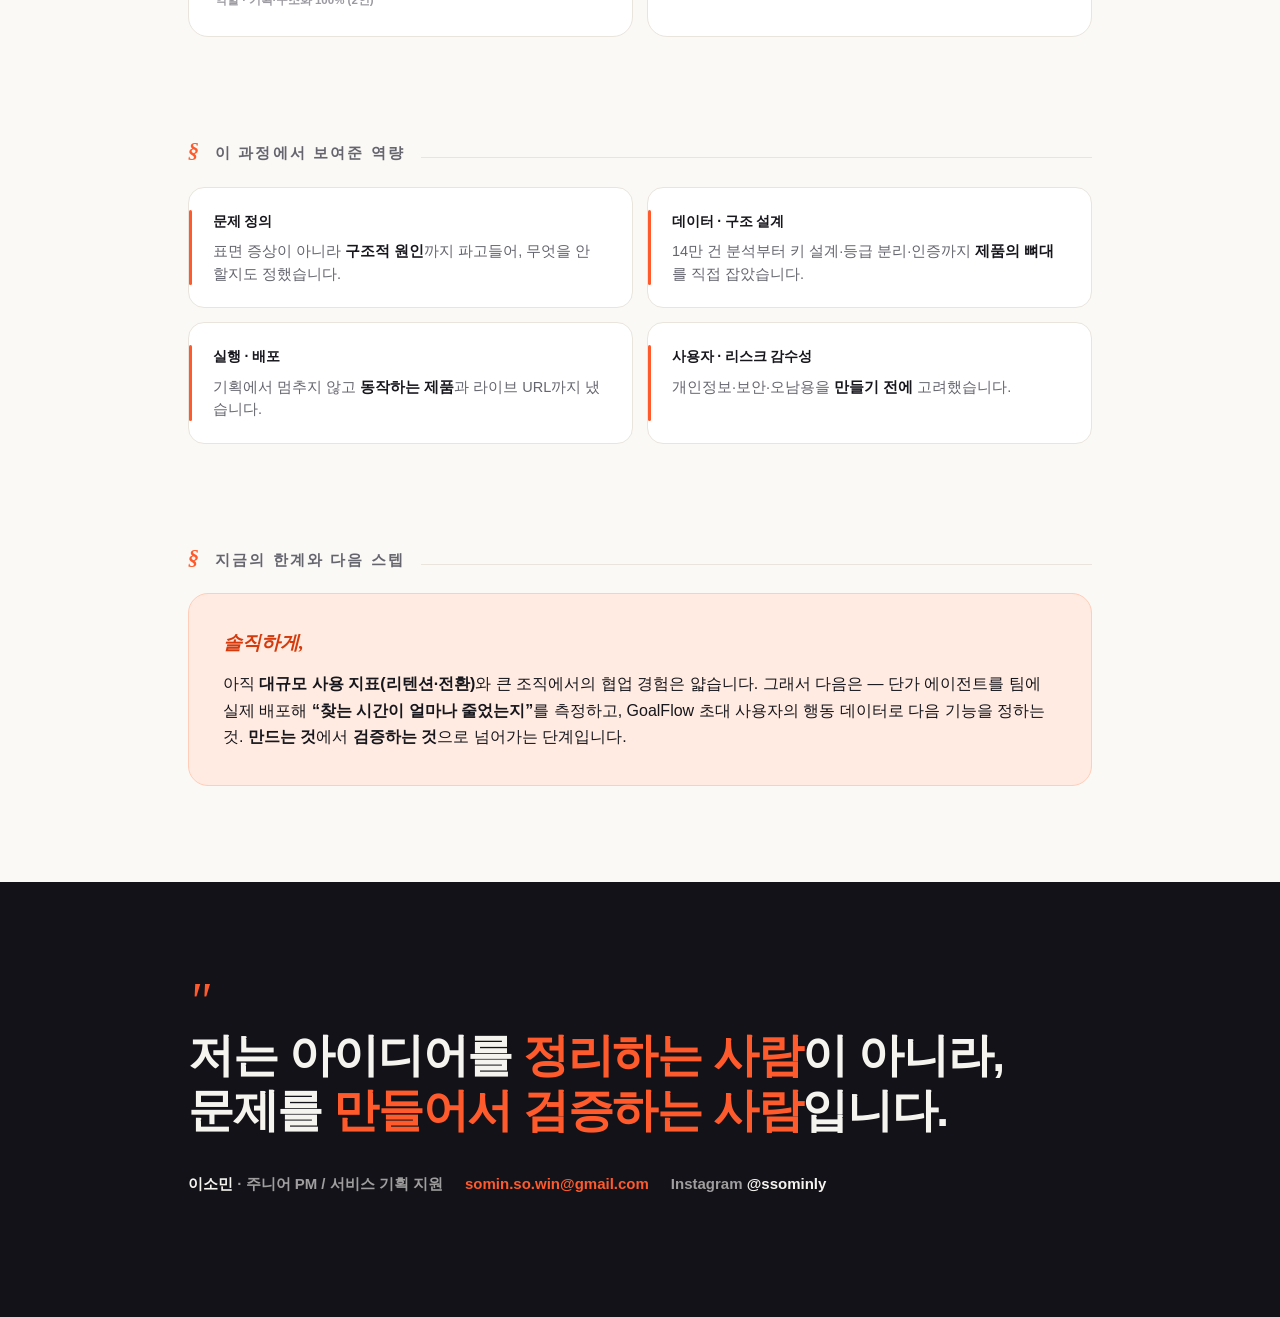
==== commit 0bfc6315: "연락처 이메일 변경 → somin.so.win@gmail.com Co-Authored-By: Claude Opus 4.8 <noreply@anthropic.com>" ====
--- a/index.html
+++ b/index.html
@@ -276,7 +276,7 @@
     <div class="metabar rv">
       <span><b>이소민</b> · 인플루언서 캐스팅 마케터 (BDC·PPL)</span>
       <span>지원 · <b>주니어 PM / 서비스 기획</b></span>
-      <a href="mailto:dlthols2277@naver.com">dlthols2277@naver.com</a>
+      <a href="mailto:somin.so.win@gmail.com">somin.so.win@gmail.com</a>
     </div>
   </div>
 </section>
@@ -582,7 +582,7 @@
     <p class="q rv">저는 아이디어를 <span class="em">정리하는 사람</span>이 아니라,<br>문제를 <span class="em">만들어서 검증하는 사람</span>입니다.</p>
     <div class="sig rv">
       <span><b>이소민</b> · 주니어 PM / 서비스 기획 지원</span>
-      <a href="mailto:dlthols2277@naver.com">dlthols2277@naver.com</a>
+      <a href="mailto:somin.so.win@gmail.com">somin.so.win@gmail.com</a>
       <span>Instagram <b>@ssominly</b></span>
     </div>
   </div>
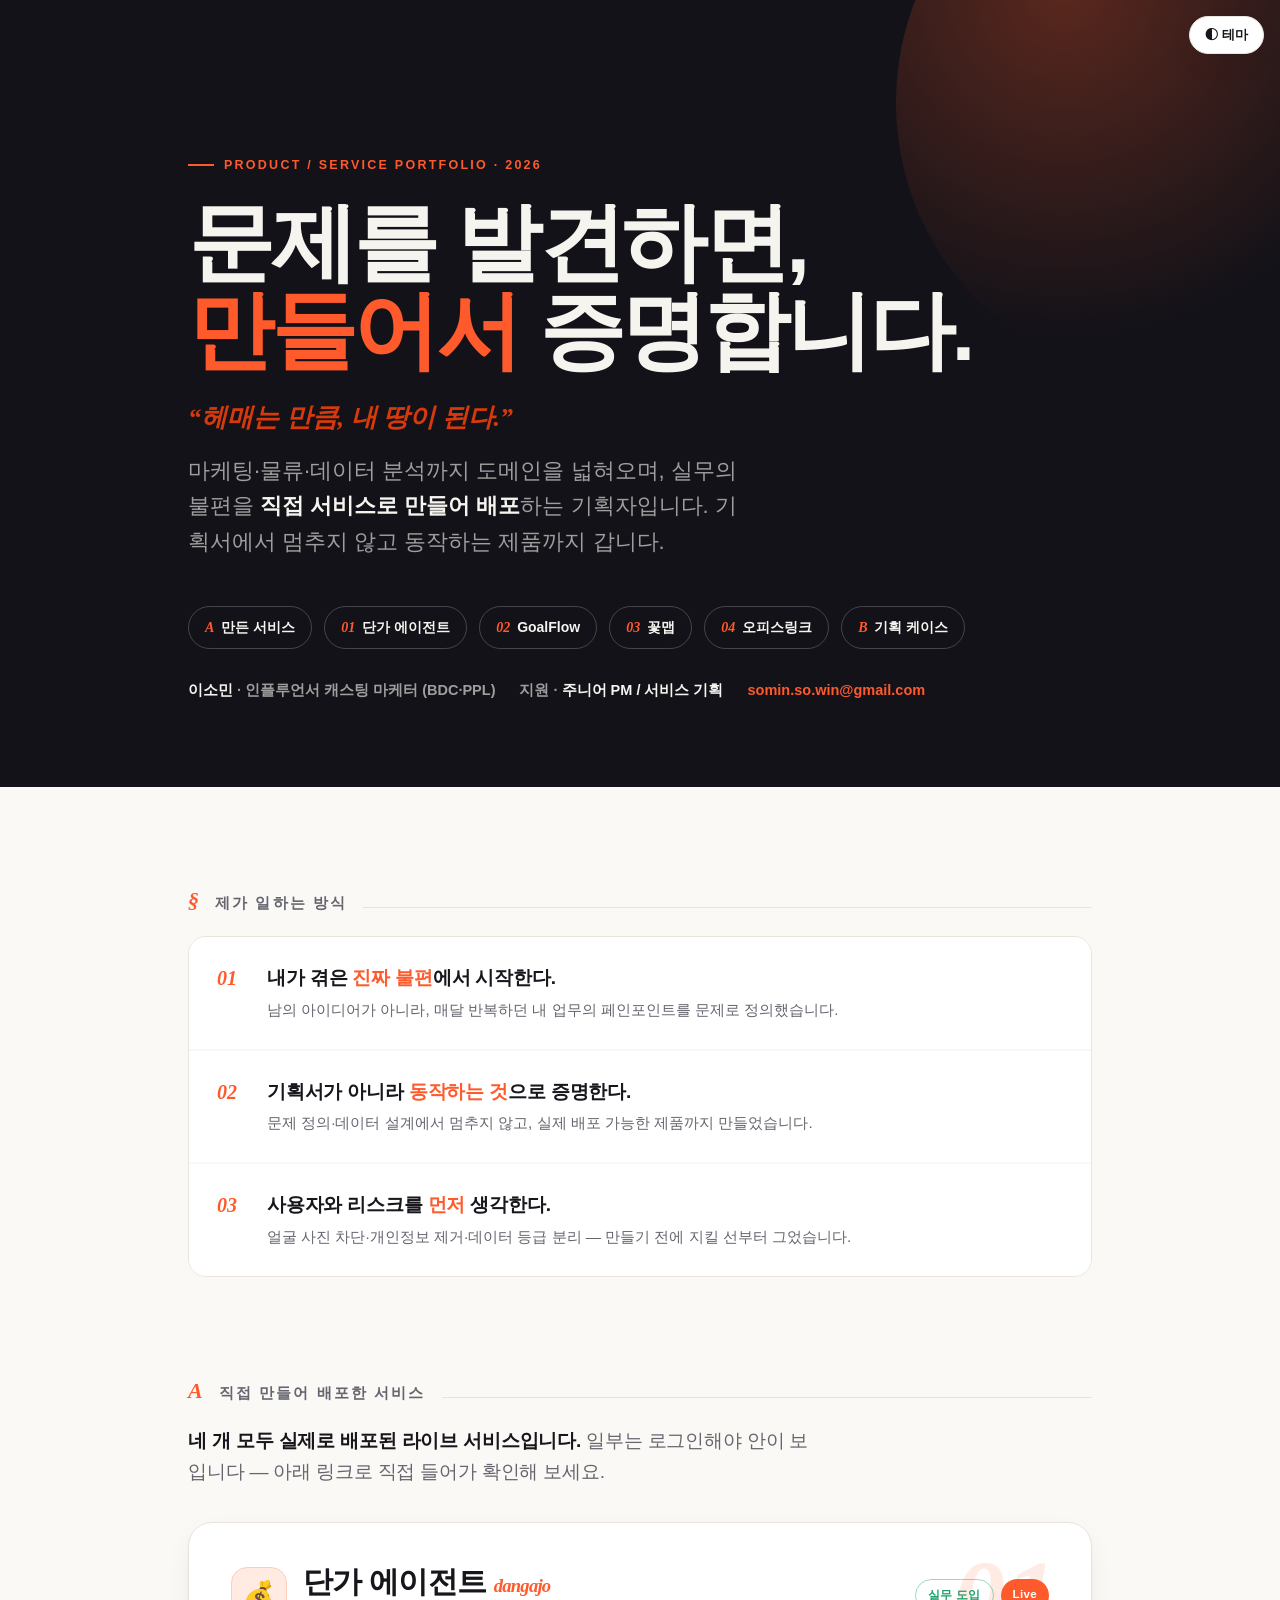
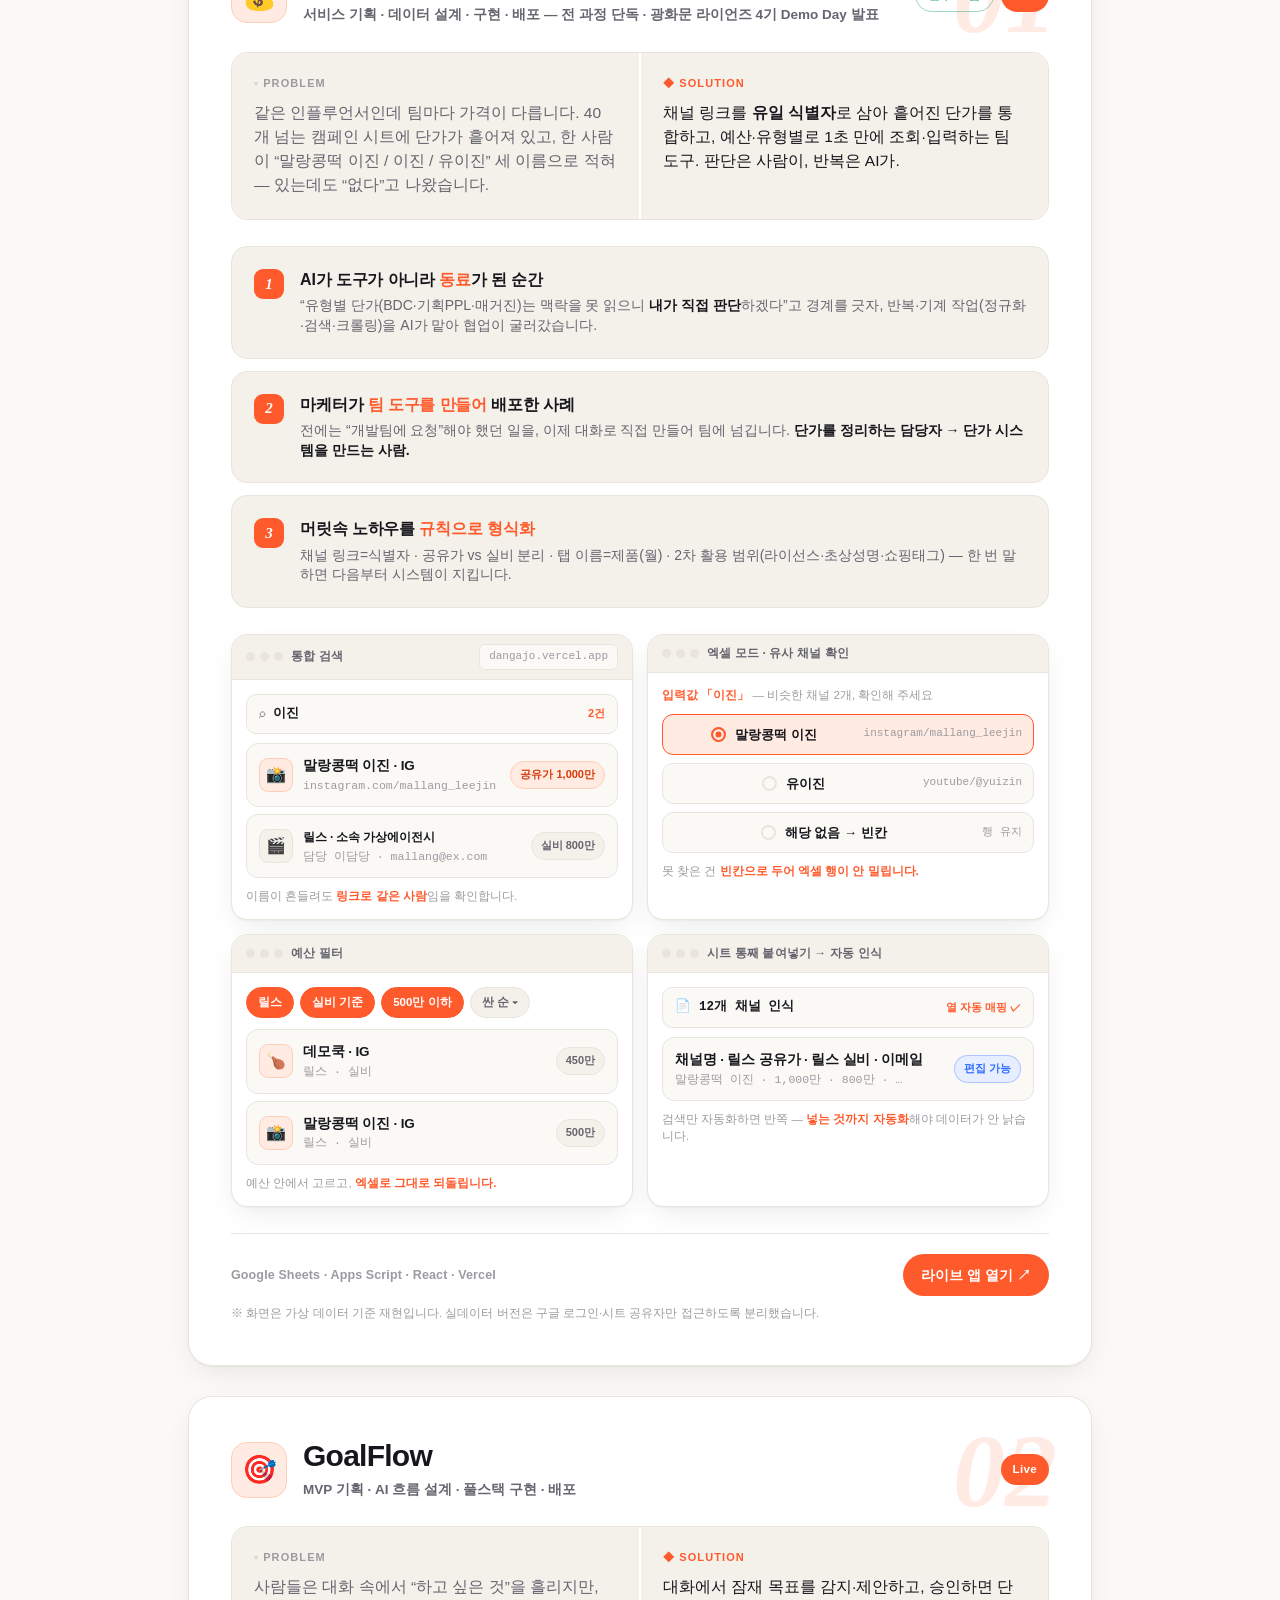
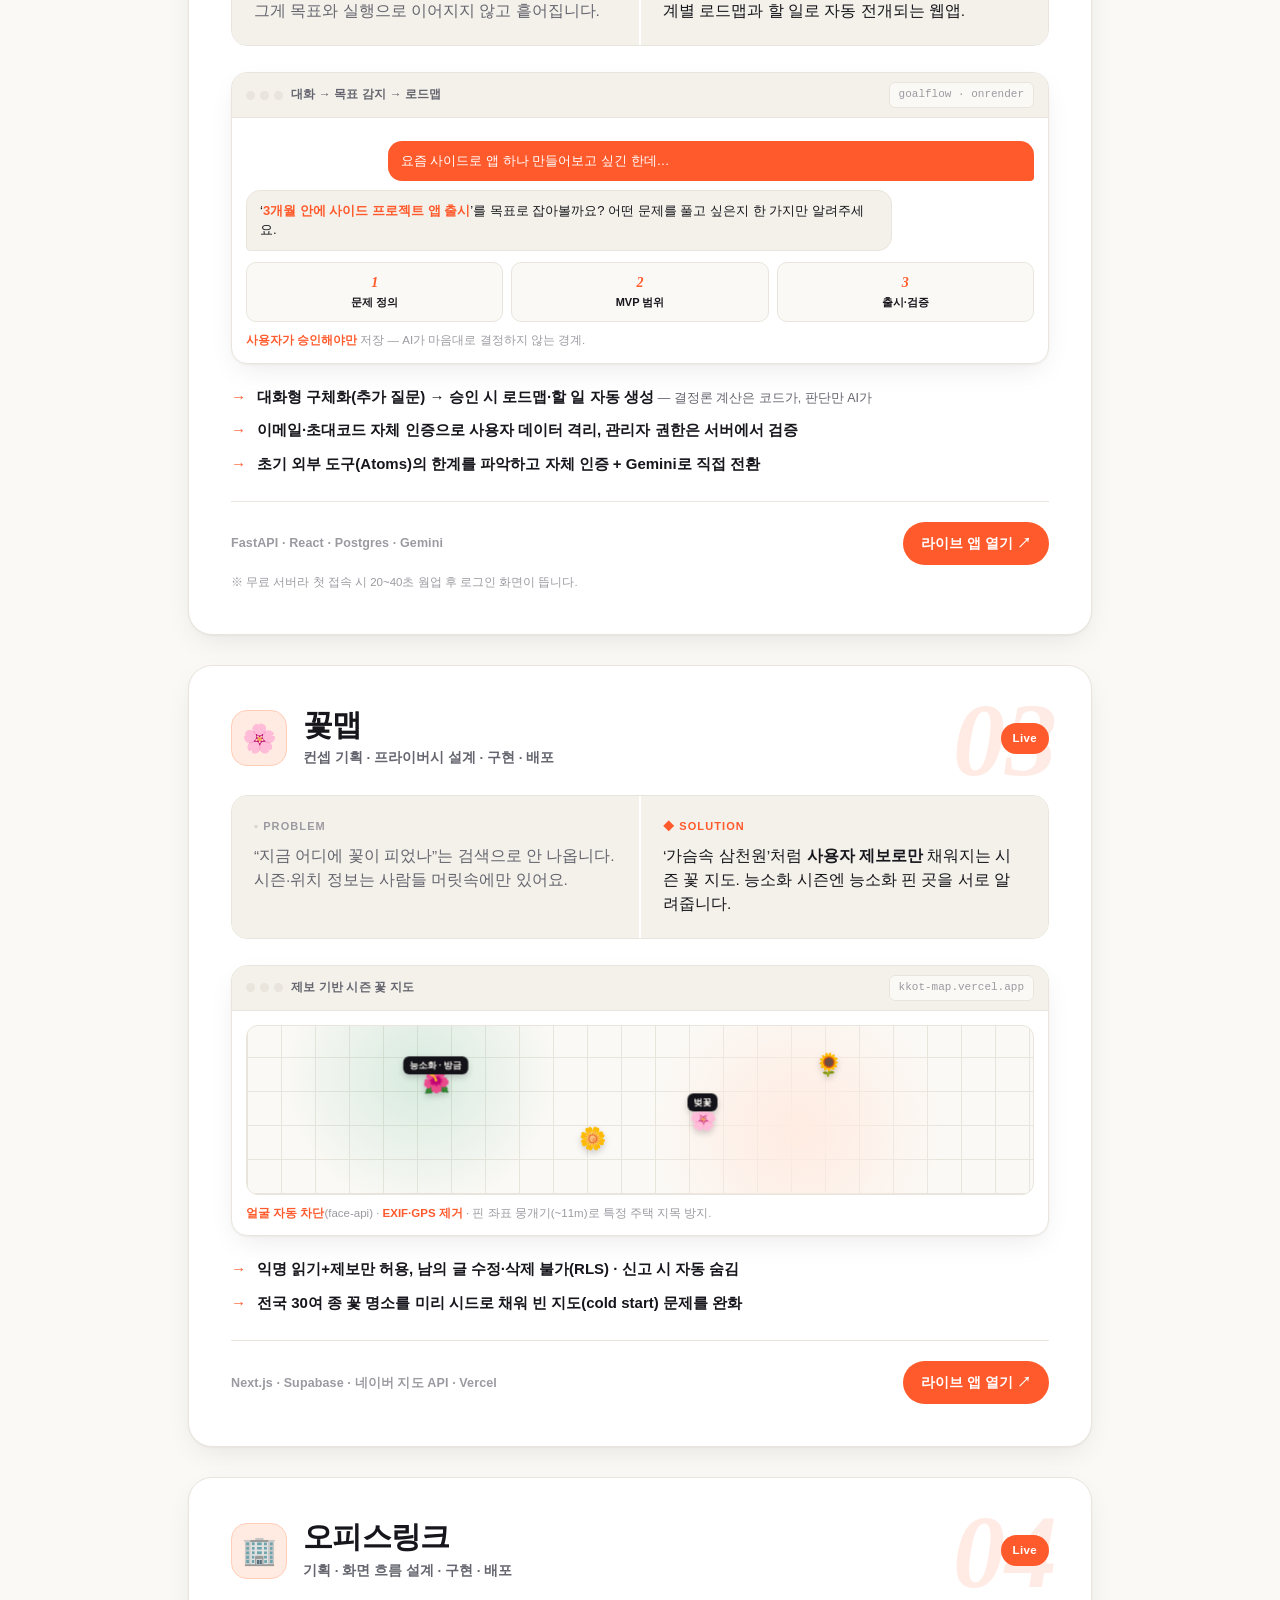
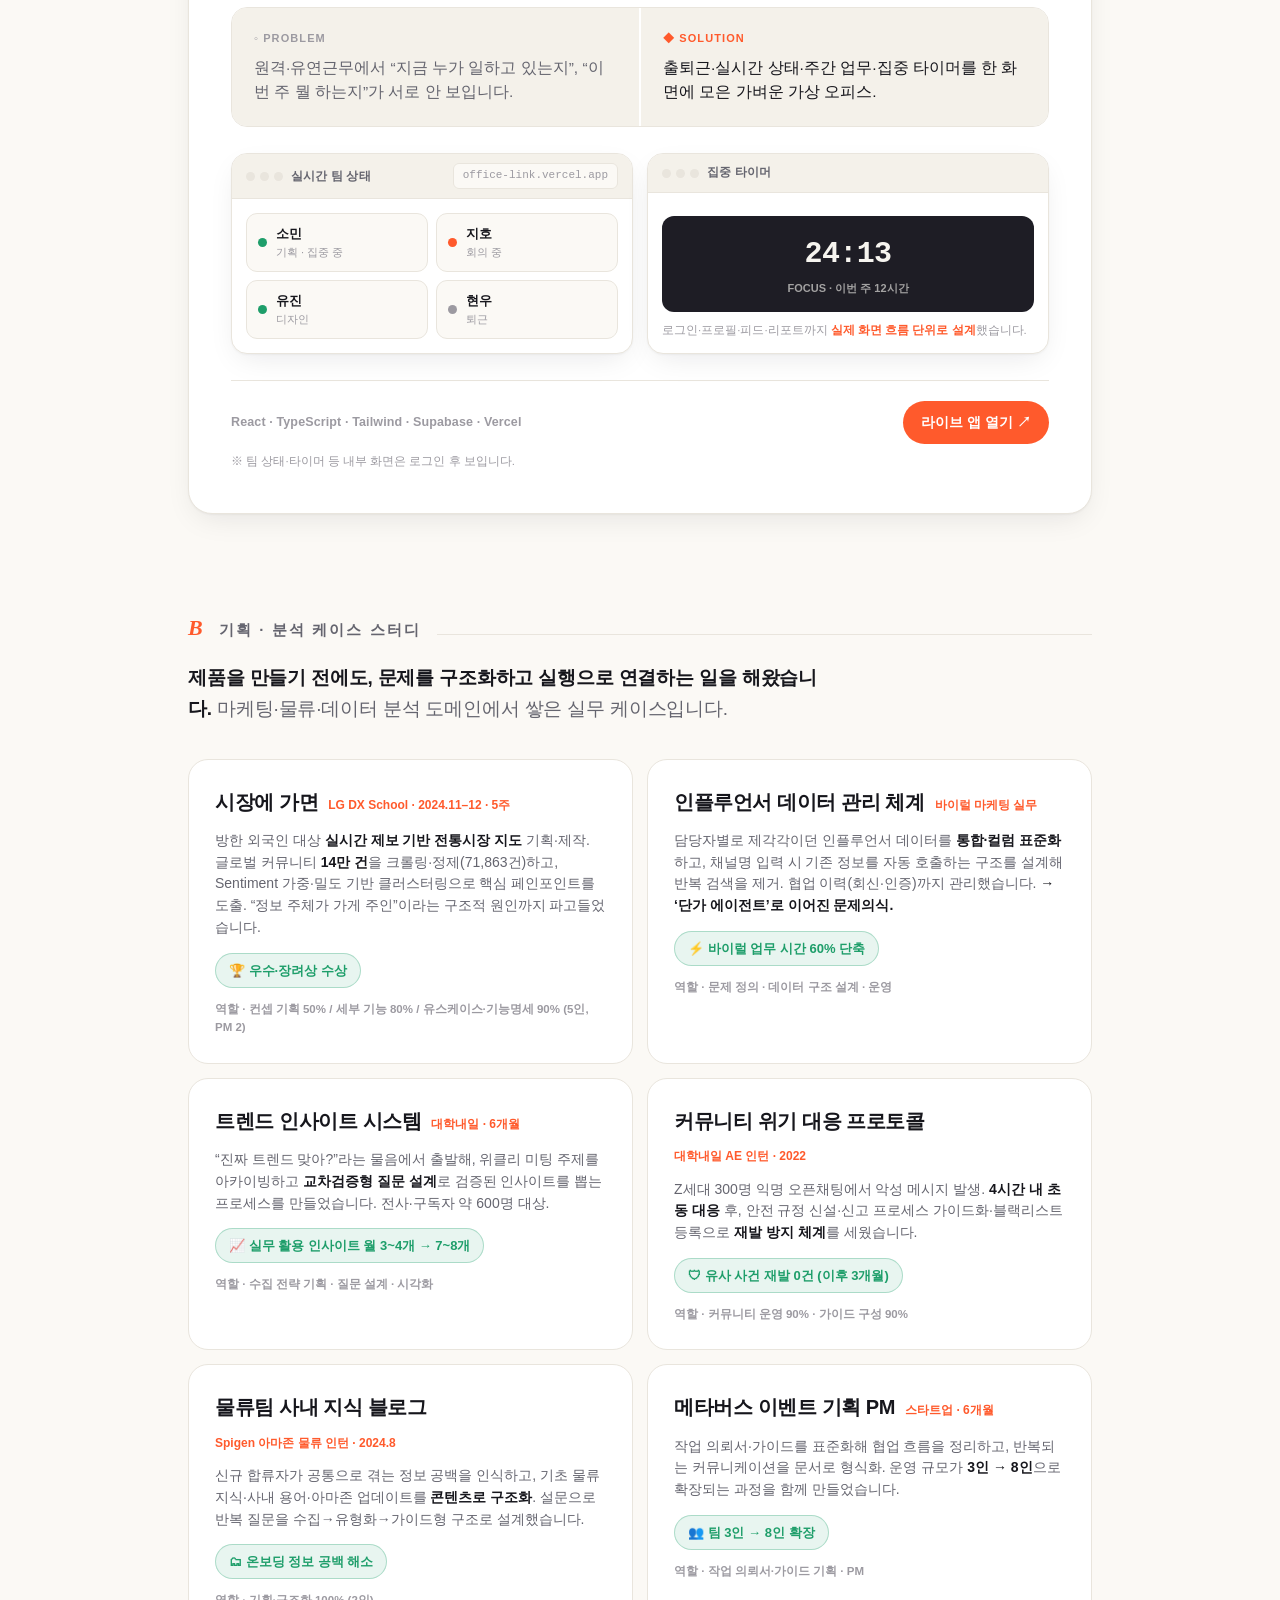
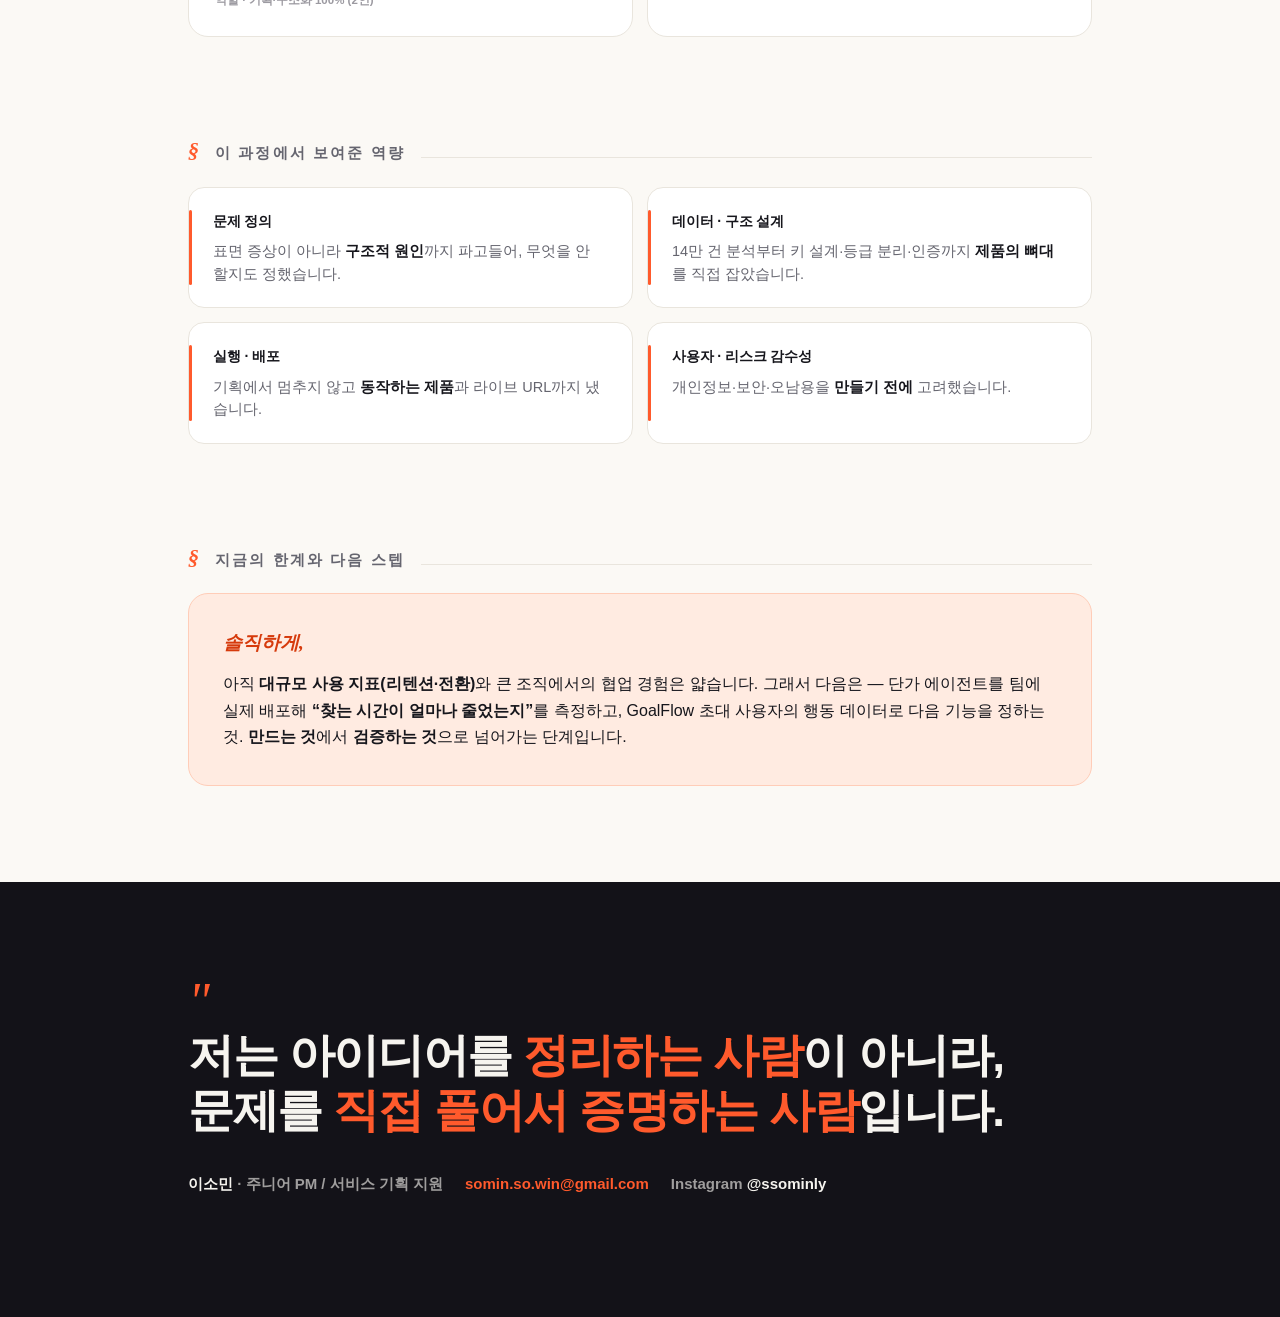
==== commit c7c1c0d2: "클로징 카피 수정: '문제를 만들어서'→'문제를 직접 풀어서 증명하는' Co-Authored-By: Claude Opus 4.8 <noreply@anthropic.com>" ====
--- a/index.html
+++ b/index.html
@@ -579,7 +579,7 @@
 <section class="closing">
   <div class="wrap">
     <span class="mark rv">"</span>
-    <p class="q rv">저는 아이디어를 <span class="em">정리하는 사람</span>이 아니라,<br>문제를 <span class="em">만들어서 검증하는 사람</span>입니다.</p>
+    <p class="q rv">저는 아이디어를 <span class="em">정리하는 사람</span>이 아니라,<br>문제를 <span class="em">직접 풀어서 증명하는 사람</span>입니다.</p>
     <div class="sig rv">
       <span><b>이소민</b> · 주니어 PM / 서비스 기획 지원</span>
       <a href="mailto:somin.so.win@gmail.com">somin.so.win@gmail.com</a>
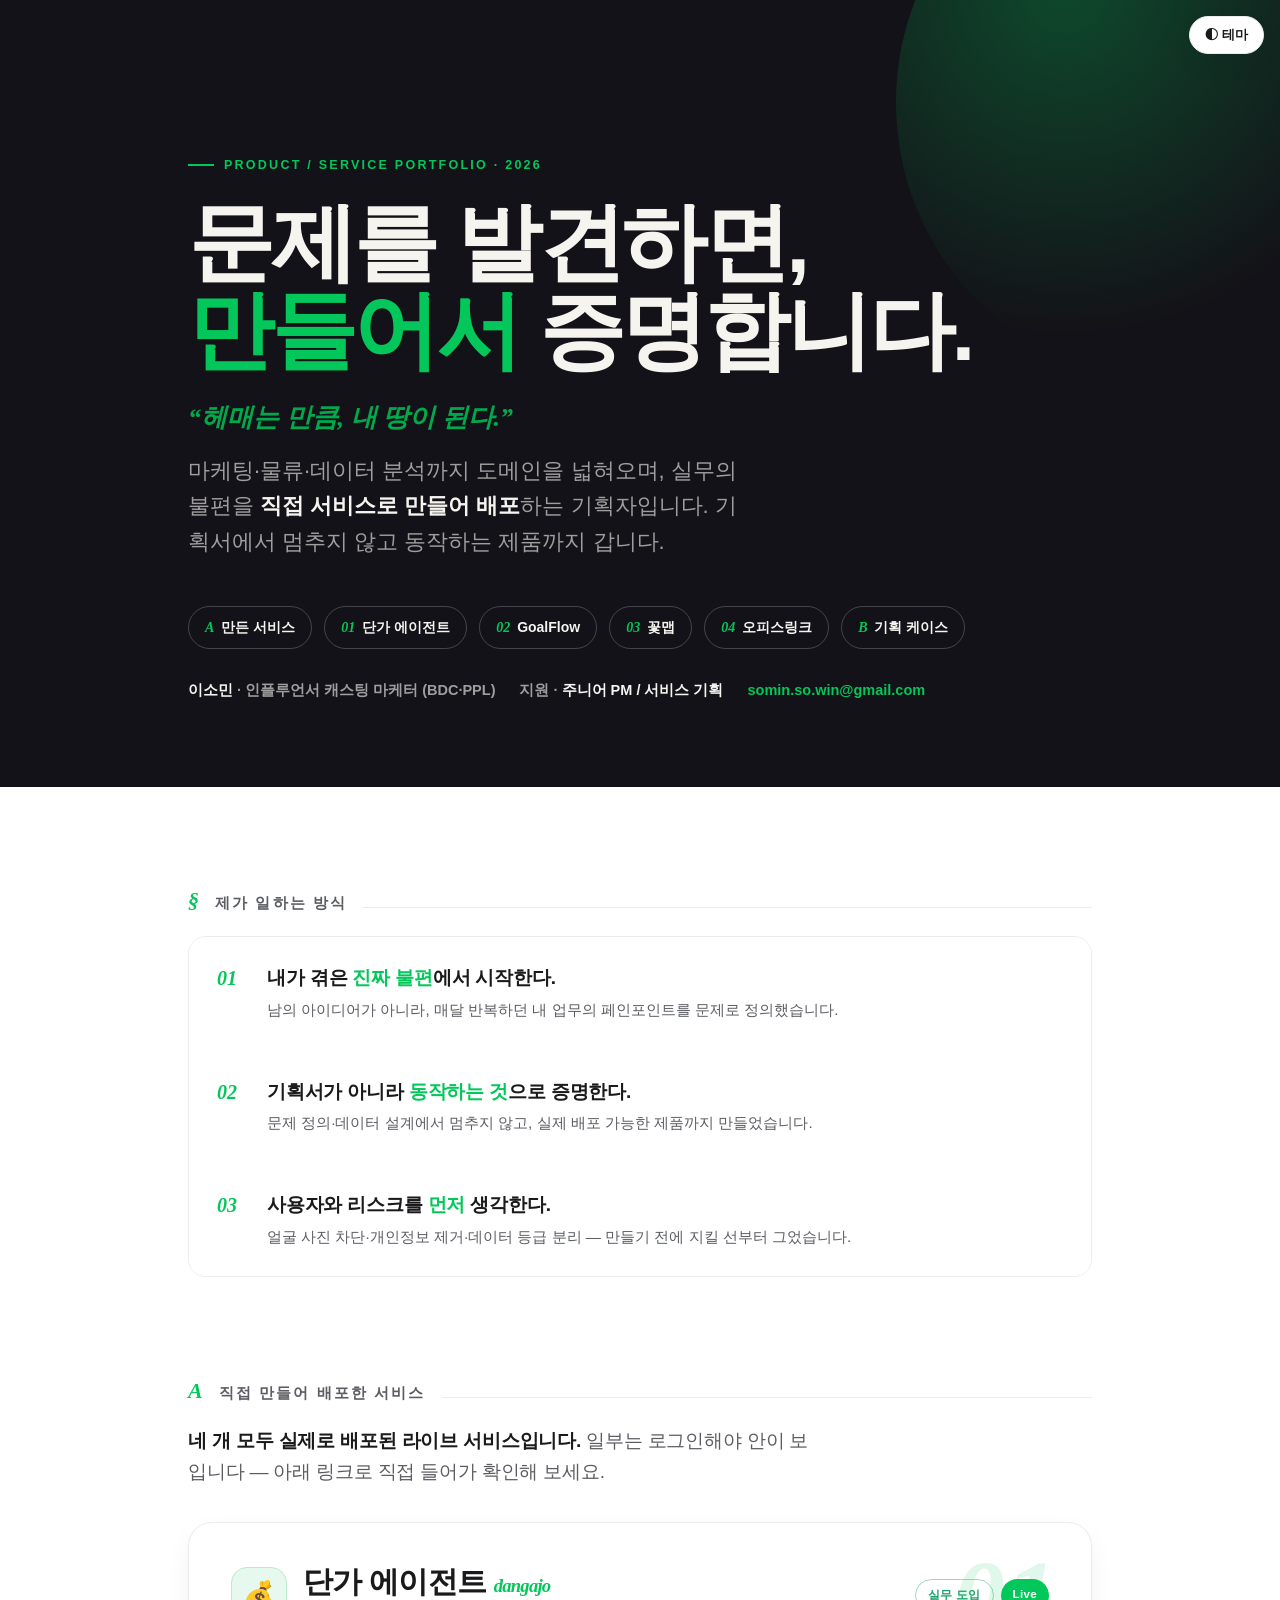
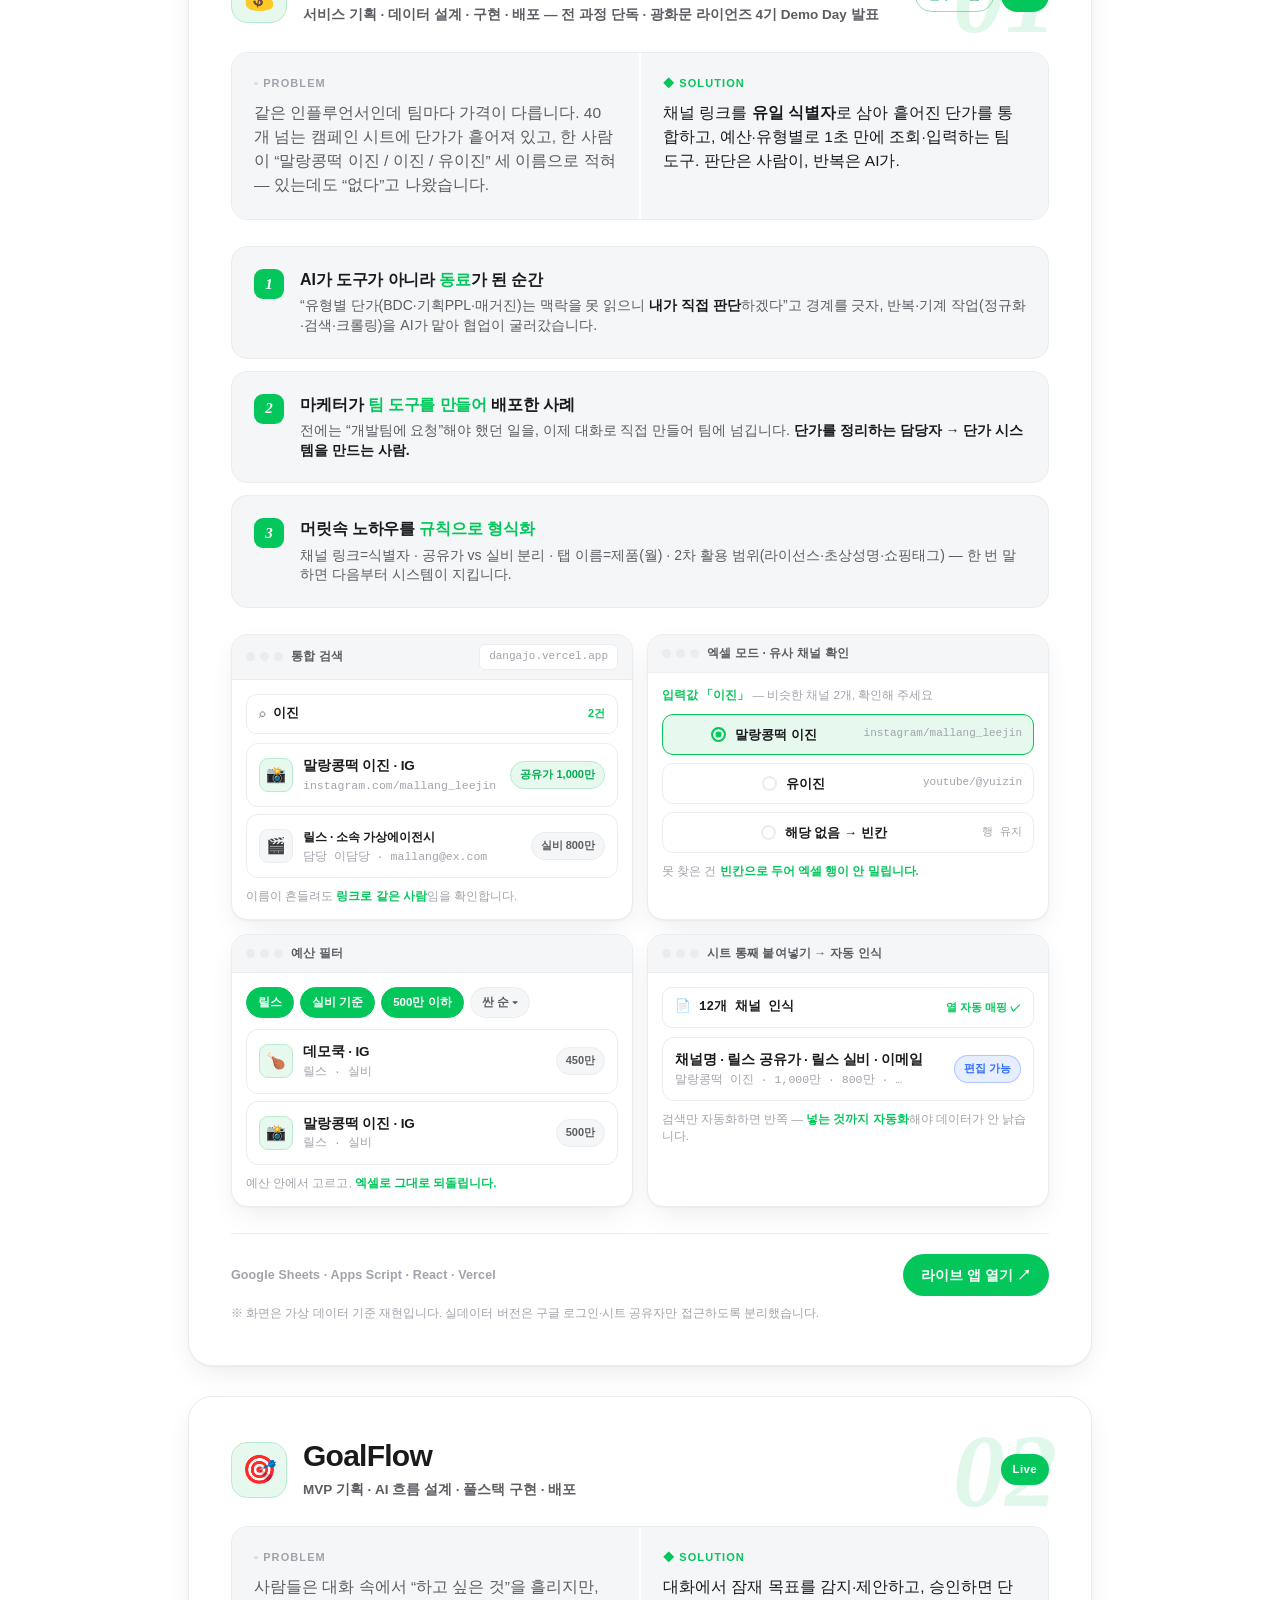
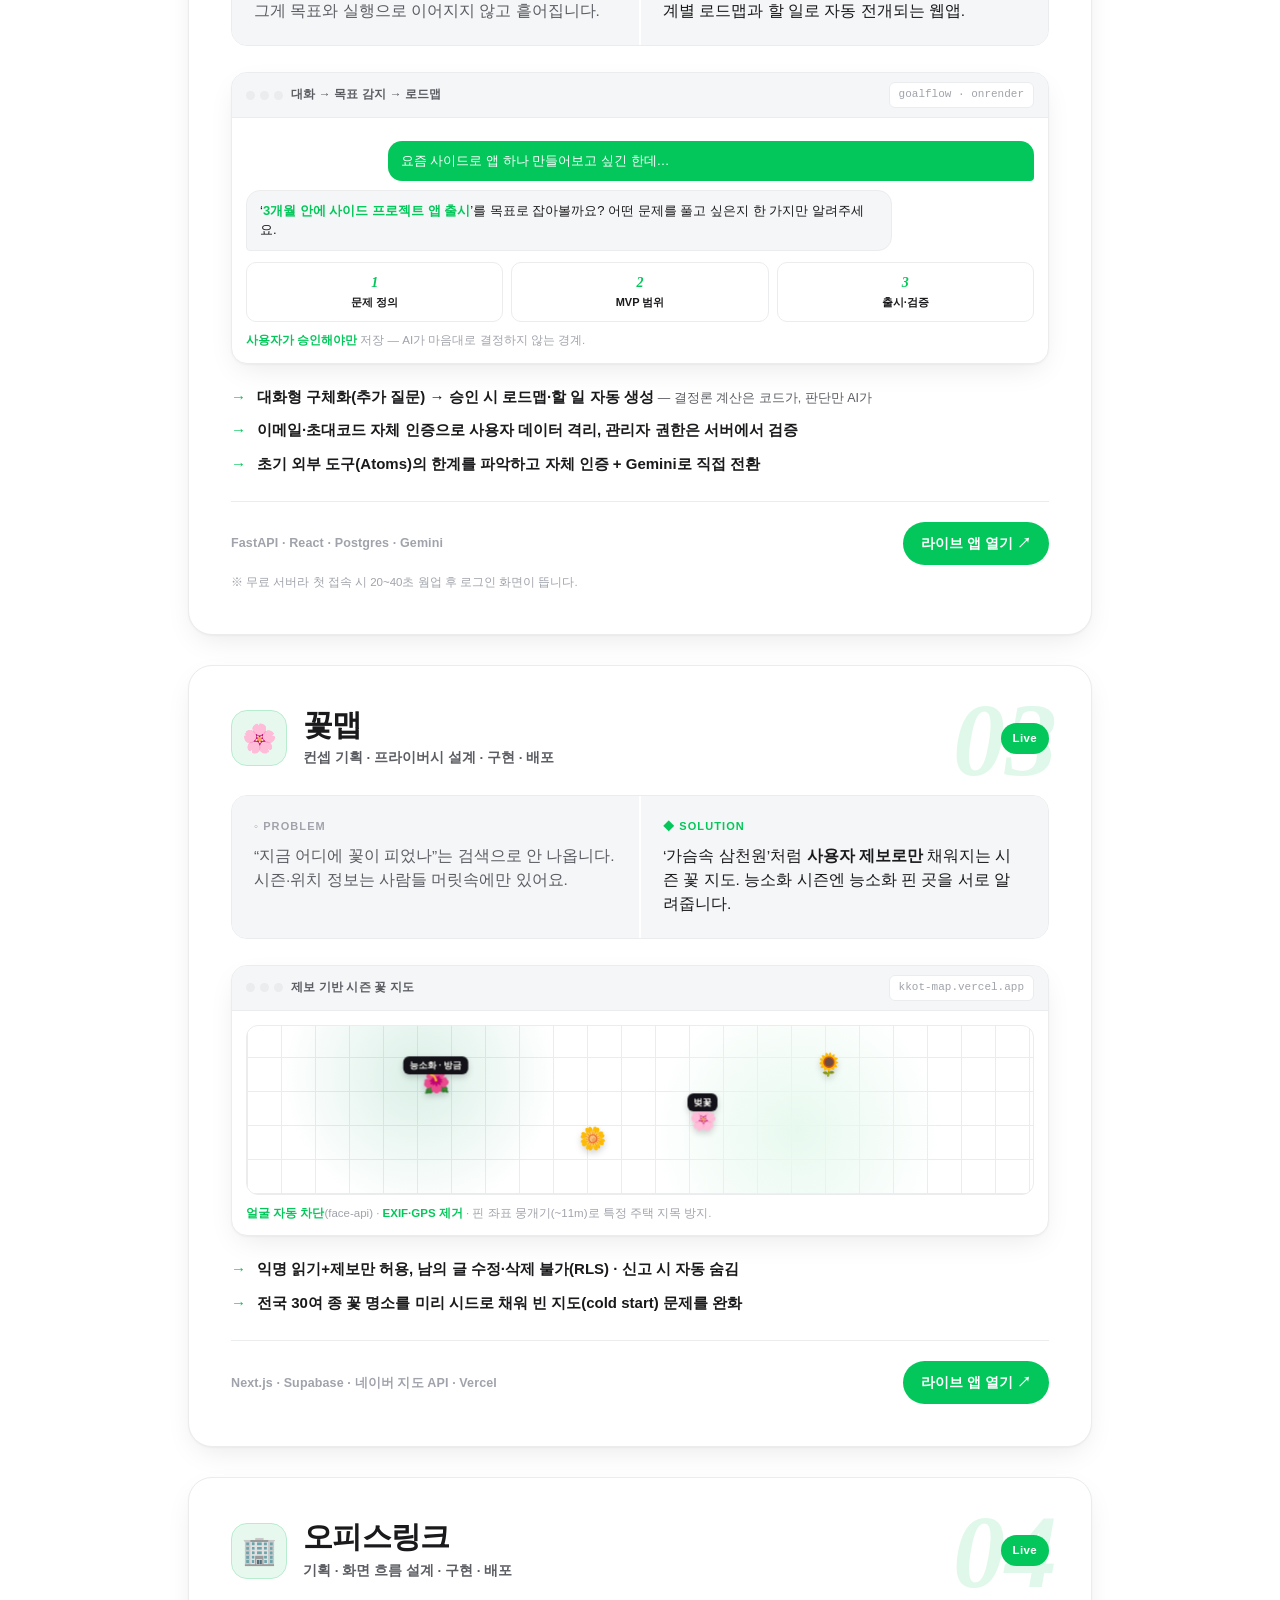
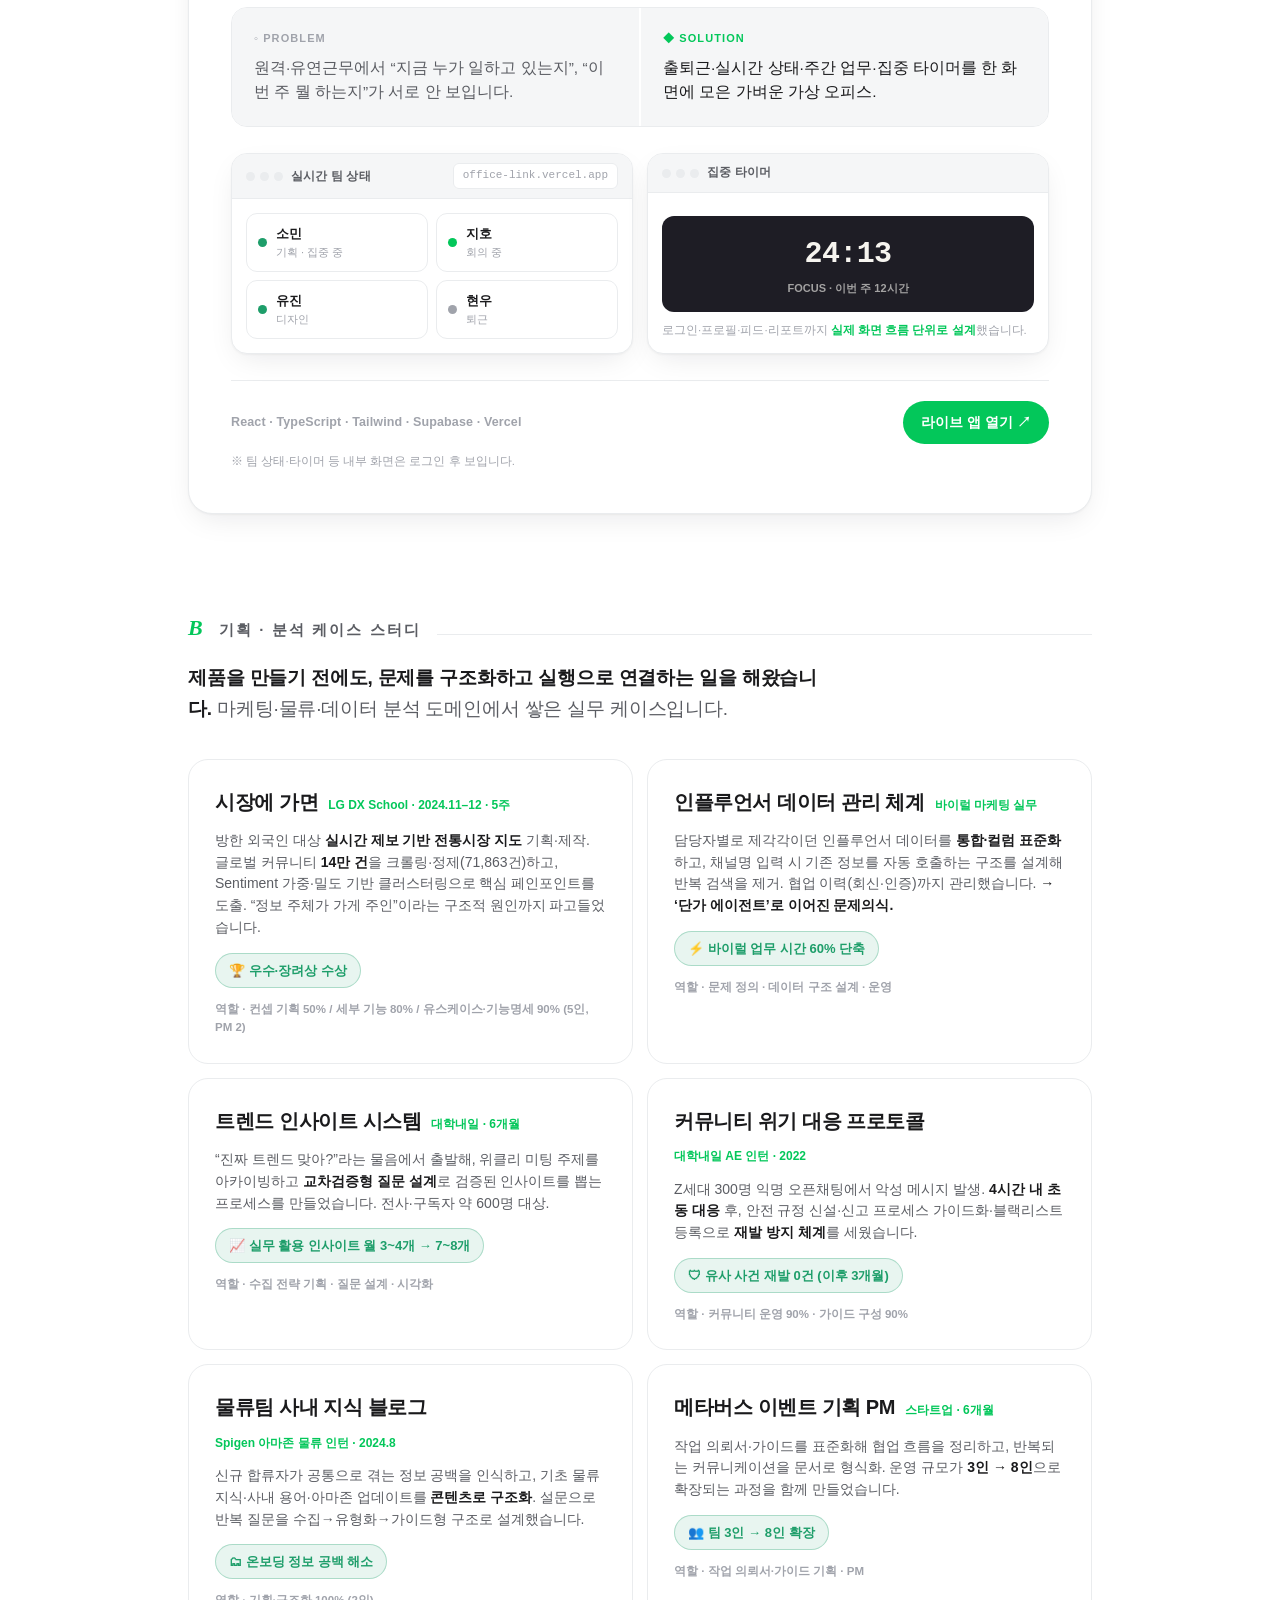
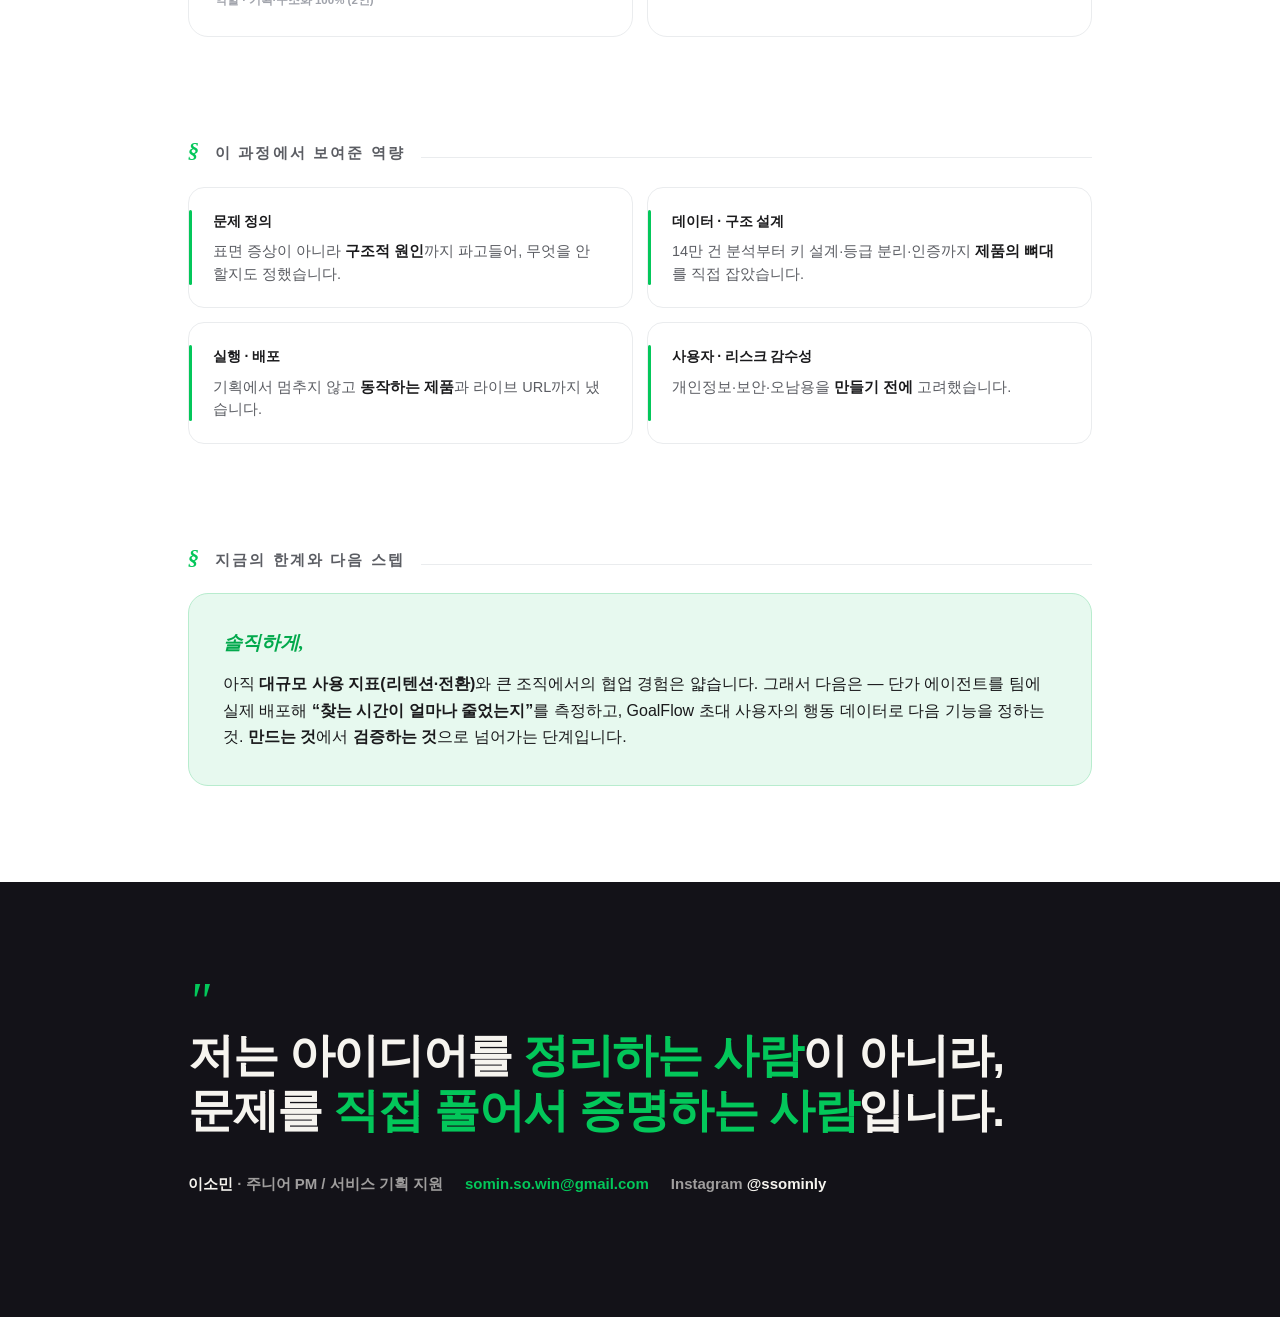
==== commit ca9d6a36: "네이버 톤 리브랜딩: 액센트 그린(#03C75A) + 화이트/그레이 배경 Co-Authored-By: Claude Opus 4.8 <noreply@anthropic.com>" ====
--- a/index.html
+++ b/index.html
@@ -7,9 +7,9 @@
 <meta name="description" content="마케터에서 출발해, 문제를 직접 서비스로 만들어 배포하는 기획자 이소민의 PM · 서비스 기획 포트폴리오.">
 <style>
   :root{
-    --paper:#FBF9F5; --ink:#16161C; --muted:#65656F; --faint:#9C9AA1;
-    --line:#E9E5DD; --card:#FFFFFF; --cardsoft:#F4F1EA;
-    --coral:#FF5A2C; --coral-deep:#D63A0C; --coral-soft:#FFEBE1; --coral-line:#FFCDB8;
+    --paper:#FFFFFF; --ink:#1A1A1C; --muted:#5B5D63; --faint:#A0A3AB;
+    --line:#EAECEE; --card:#FFFFFF; --cardsoft:#F5F6F7;
+    --coral:#03C75A; --coral-deep:#02A94C; --coral-soft:#E7F9EF; --coral-line:#B8ECCE;
     --ink-deep:#131218; --ink-card:#1E1D25; --on-ink:#F6F4EF; --on-ink-mut:rgba(246,244,239,.62);
     --good:#1E9E6A; --blue:#2E6BFF; --blue-soft:#E7EEFF;
     --shadow:0 1px 2px rgba(22,22,28,.04),0 10px 30px -8px rgba(22,22,28,.10);
@@ -21,16 +21,16 @@
     :root{
       --paper:#131217; --ink:#F3F1ED; --muted:#9E9CA6; --faint:#6C6A75;
       --line:#292832; --card:#1C1B22; --cardsoft:#201F27;
-      --coral:#FF7047; --coral-deep:#FF8E68; --coral-soft:#2B1B14; --coral-line:#48301F;
+      --coral:#05D466; --coral-deep:#57DE93; --coral-soft:#10241A; --coral-line:#1E4530;
       --ink-deep:#0E0D12; --ink-card:#1A1920; --on-ink:#F3F1ED; --on-ink-mut:rgba(243,241,237,.6);
       --good:#3FBE86; --blue:#6C93FF; --blue-soft:#1A2033;
       --shadow:0 1px 2px rgba(0,0,0,.35),0 14px 34px -10px rgba(0,0,0,.5);
     }
   }
   :root[data-theme="light"]{
-    --paper:#FBF9F5; --ink:#16161C; --muted:#65656F; --faint:#9C9AA1;
-    --line:#E9E5DD; --card:#FFFFFF; --cardsoft:#F4F1EA;
-    --coral:#FF5A2C; --coral-deep:#D63A0C; --coral-soft:#FFEBE1; --coral-line:#FFCDB8;
+    --paper:#FFFFFF; --ink:#1A1A1C; --muted:#5B5D63; --faint:#A0A3AB;
+    --line:#EAECEE; --card:#FFFFFF; --cardsoft:#F5F6F7;
+    --coral:#03C75A; --coral-deep:#02A94C; --coral-soft:#E7F9EF; --coral-line:#B8ECCE;
     --ink-deep:#131218; --ink-card:#1E1D25; --on-ink:#F6F4EF; --on-ink-mut:rgba(246,244,239,.62);
     --good:#1E9E6A; --blue:#2E6BFF; --blue-soft:#E7EEFF;
     --shadow:0 1px 2px rgba(22,22,28,.04),0 10px 30px -8px rgba(22,22,28,.10);
@@ -38,7 +38,7 @@
   :root[data-theme="dark"]{
     --paper:#131217; --ink:#F3F1ED; --muted:#9E9CA6; --faint:#6C6A75;
     --line:#292832; --card:#1C1B22; --cardsoft:#201F27;
-    --coral:#FF7047; --coral-deep:#FF8E68; --coral-soft:#2B1B14; --coral-line:#48301F;
+    --coral:#05D466; --coral-deep:#57DE93; --coral-soft:#10241A; --coral-line:#1E4530;
     --ink-deep:#0E0D12; --ink-card:#1A1920; --on-ink:#F3F1ED; --on-ink-mut:rgba(243,241,237,.6);
     --good:#3FBE86; --blue:#6C93FF; --blue-soft:#1A2033;
     --shadow:0 1px 2px rgba(0,0,0,.35),0 14px 34px -10px rgba(0,0,0,.5);
@@ -62,7 +62,7 @@
   /* ── HERO ── */
   .hero{background:var(--ink-deep); color:var(--on-ink); position:relative; overflow:hidden;}
   .hero::after{content:""; position:absolute; right:-14vw; top:-14vw; width:44vw; height:44vw; border-radius:50%;
-    background:radial-gradient(circle at 30% 30%, rgba(255,90,44,.30), rgba(255,90,44,0) 62%); pointer-events:none;}
+    background:radial-gradient(circle at 30% 30%, rgba(3,199,90,.30), rgba(3,199,90,0) 62%); pointer-events:none;}
   .hero .wrap{position:relative; z-index:1; padding:clamp(70px,13vw,148px) clamp(22px,5.5vw,48px) clamp(46px,8vw,84px);}
   .eyebrow{font-size:12.5px; font-weight:800; letter-spacing:.18em; text-transform:uppercase; color:var(--coral);
     display:inline-flex; align-items:center; gap:10px;}
@@ -73,7 +73,7 @@
   .idline{display:flex; flex-wrap:wrap; gap:10px 12px; margin-top:clamp(30px,5vw,46px);}
   .idline a{font-size:14px; font-weight:700; text-decoration:none; color:var(--on-ink);
     border:1px solid rgba(246,244,239,.22); padding:9px 16px; border-radius:999px; transition:border-color .2s, background .2s;}
-  .idline a:hover{border-color:var(--coral); background:rgba(255,90,44,.12);}
+  .idline a:hover{border-color:var(--coral); background:rgba(3,199,90,.12);}
   .idline a b{color:var(--coral); margin-right:7px; font-family:var(--serif); font-style:italic; font-weight:600;}
   .metabar{display:flex; flex-wrap:wrap; gap:6px 24px; margin-top:30px; font-size:14.5px; font-weight:600; color:var(--on-ink-mut);}
   .metabar b{color:var(--on-ink); font-weight:700;}
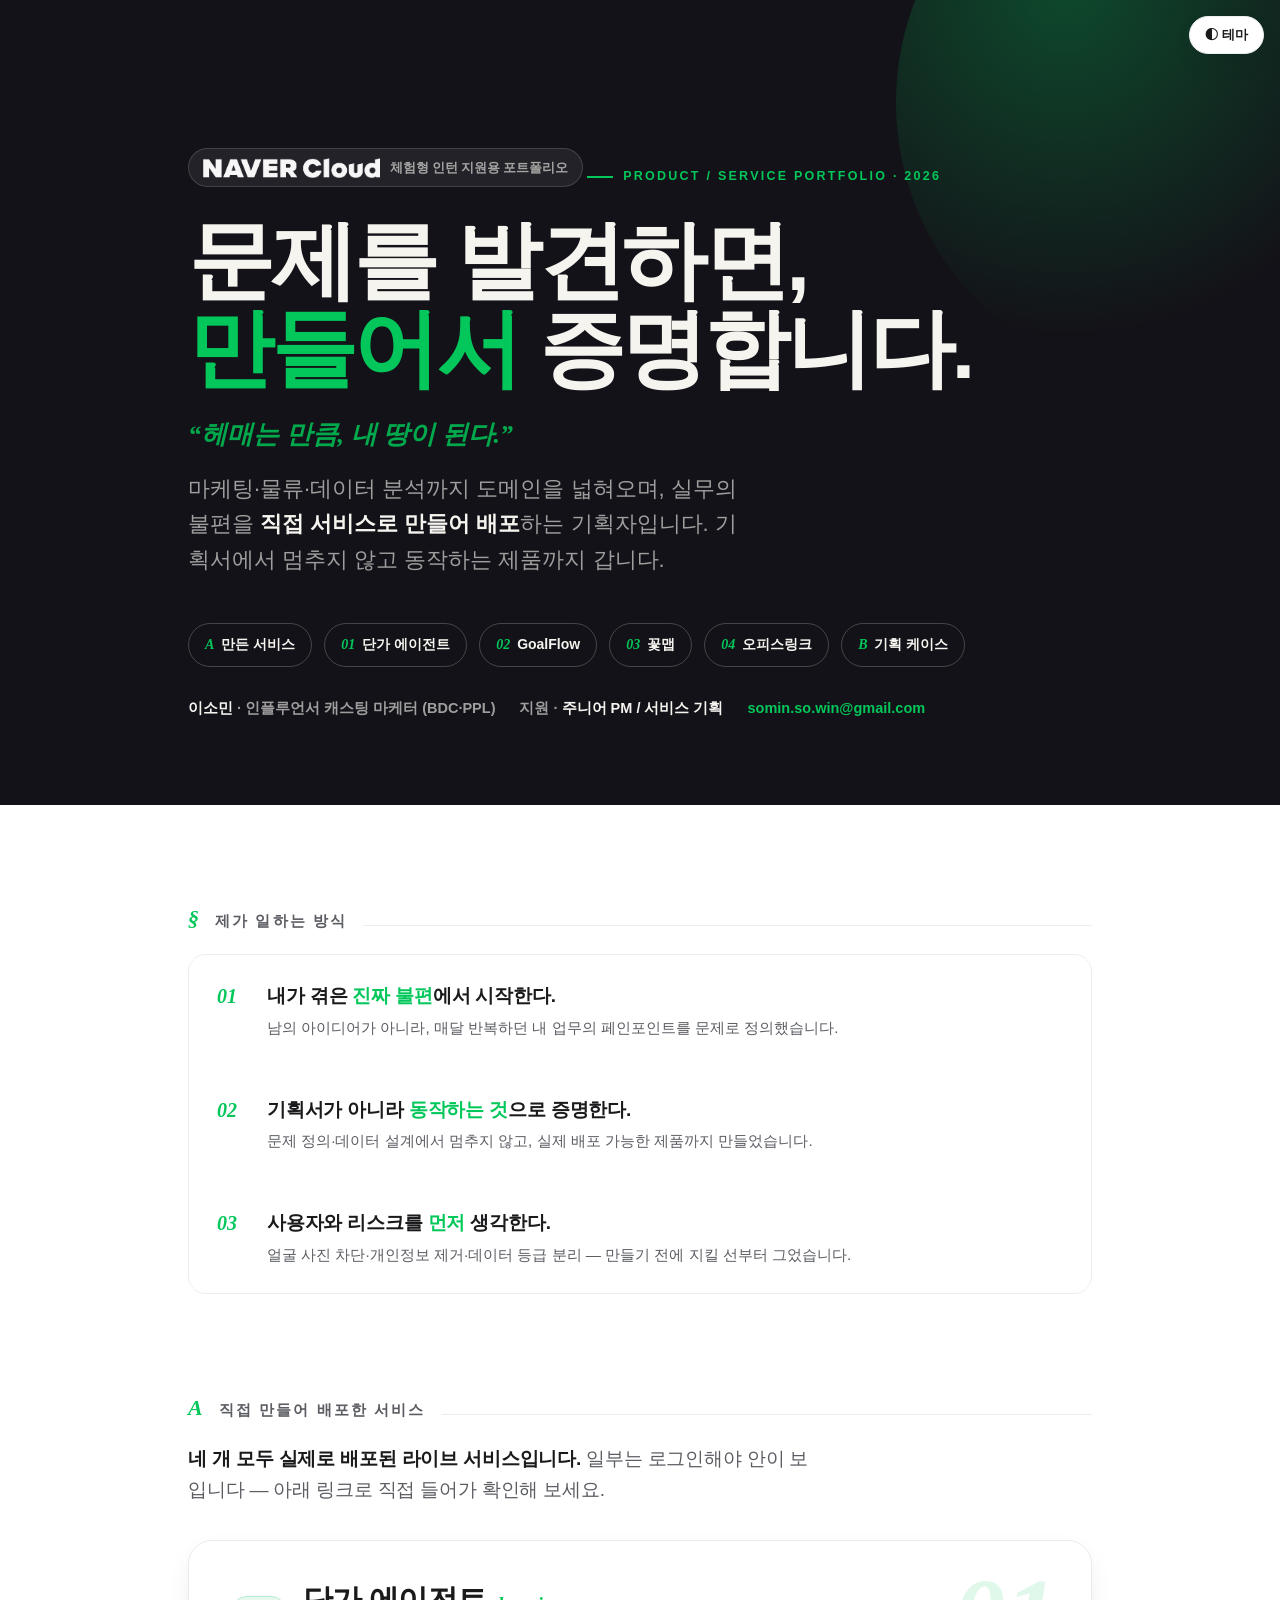
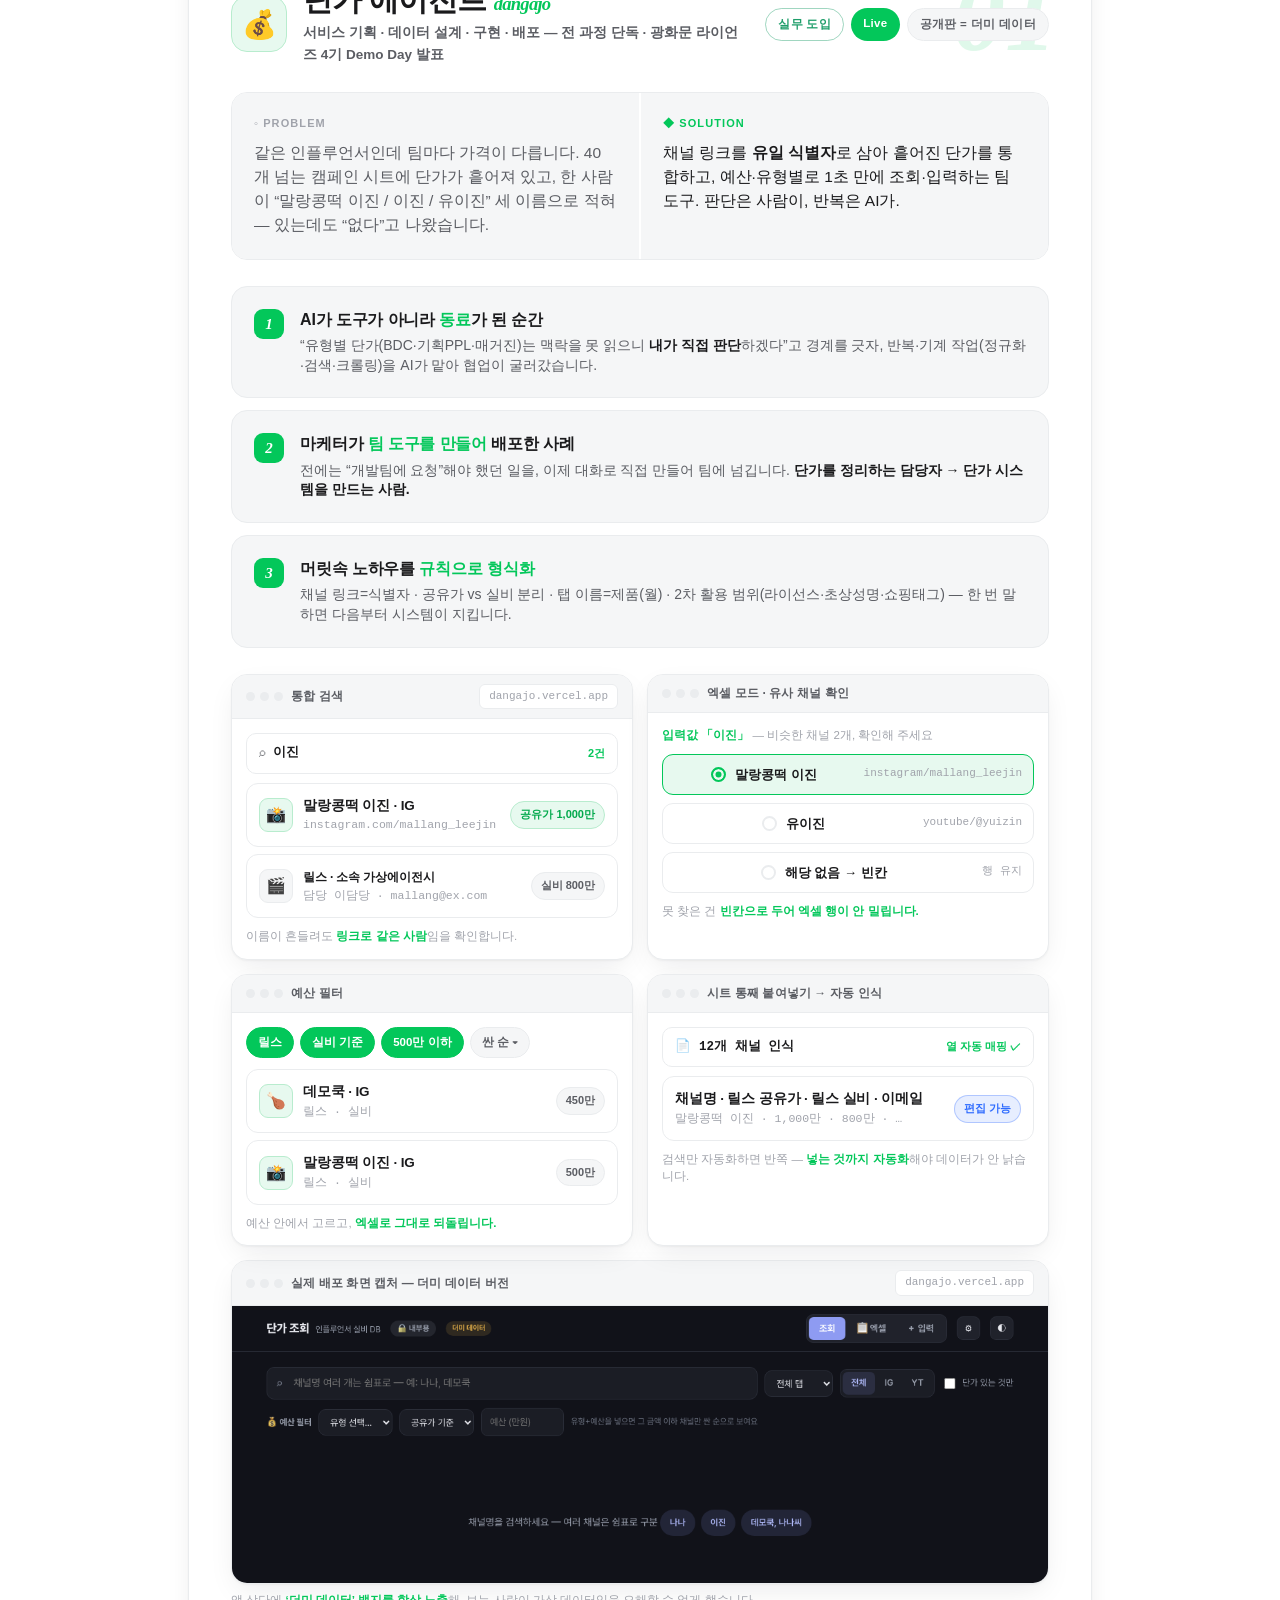
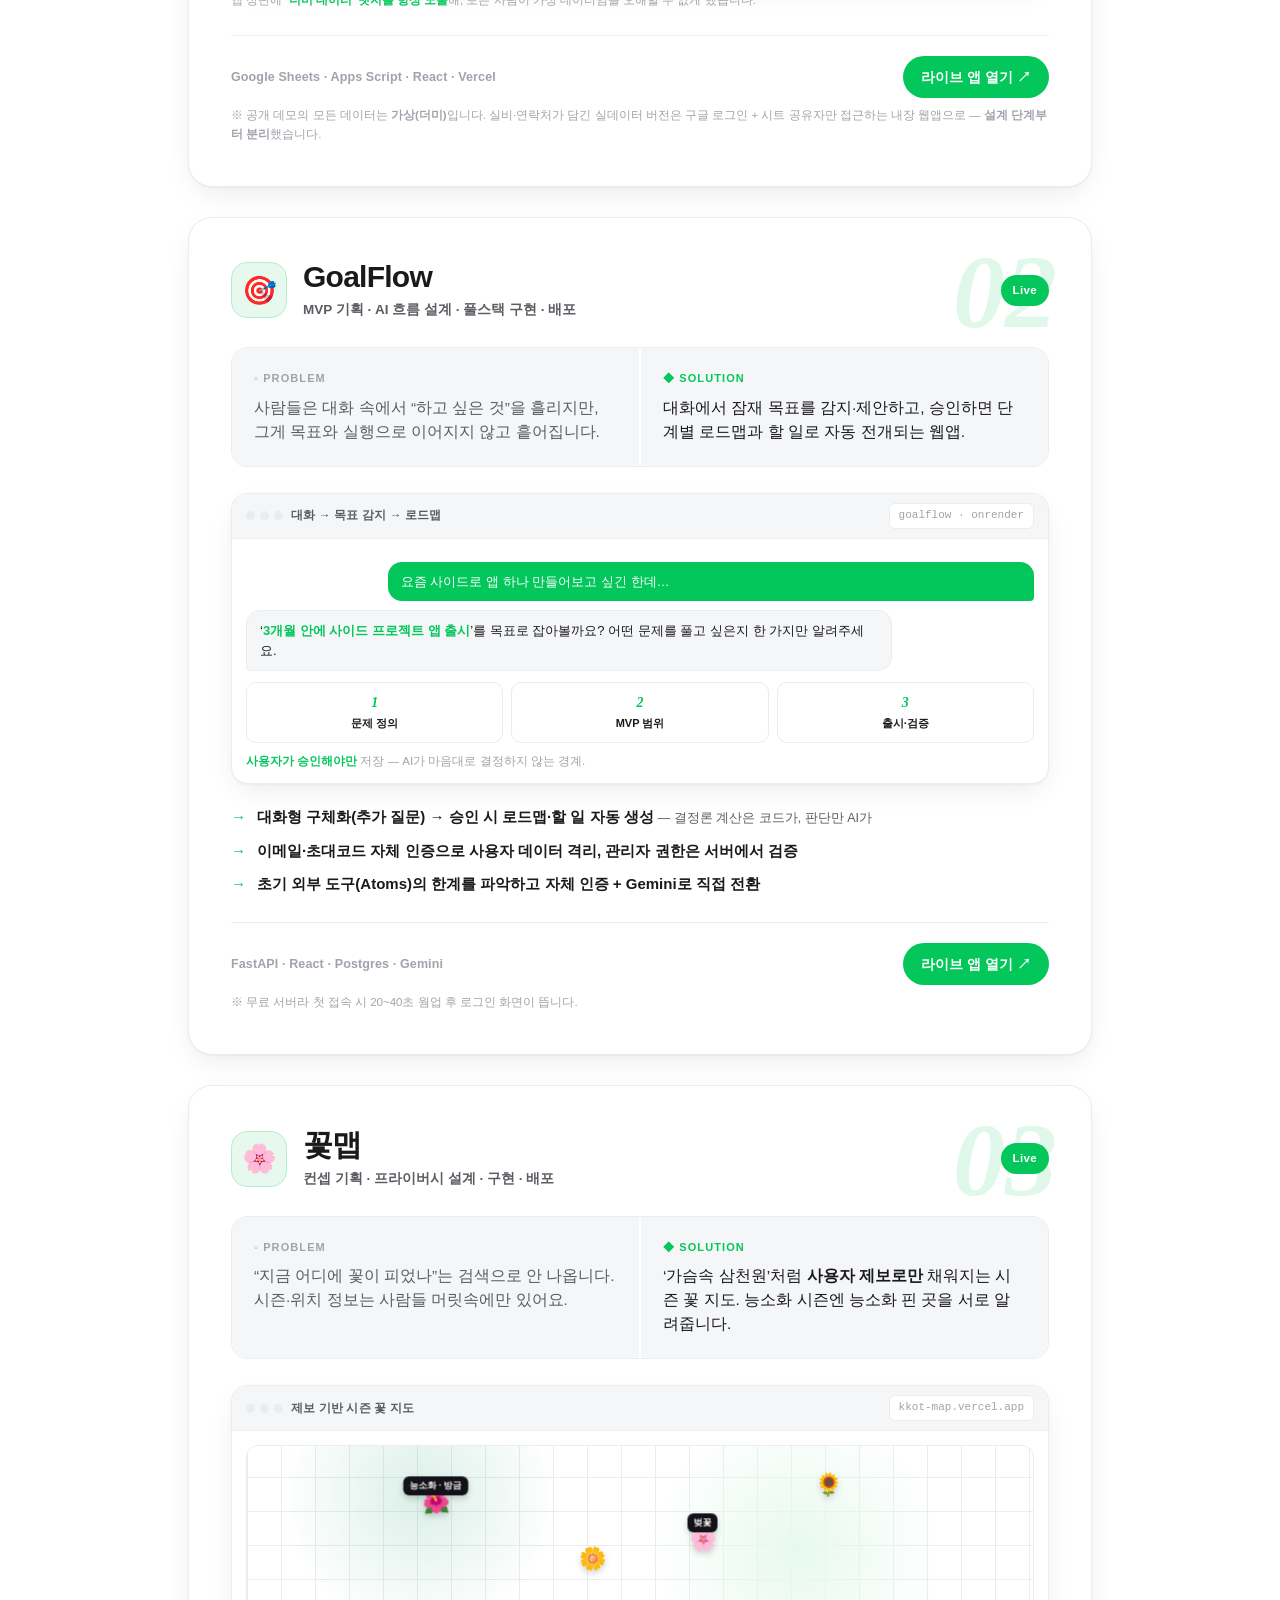
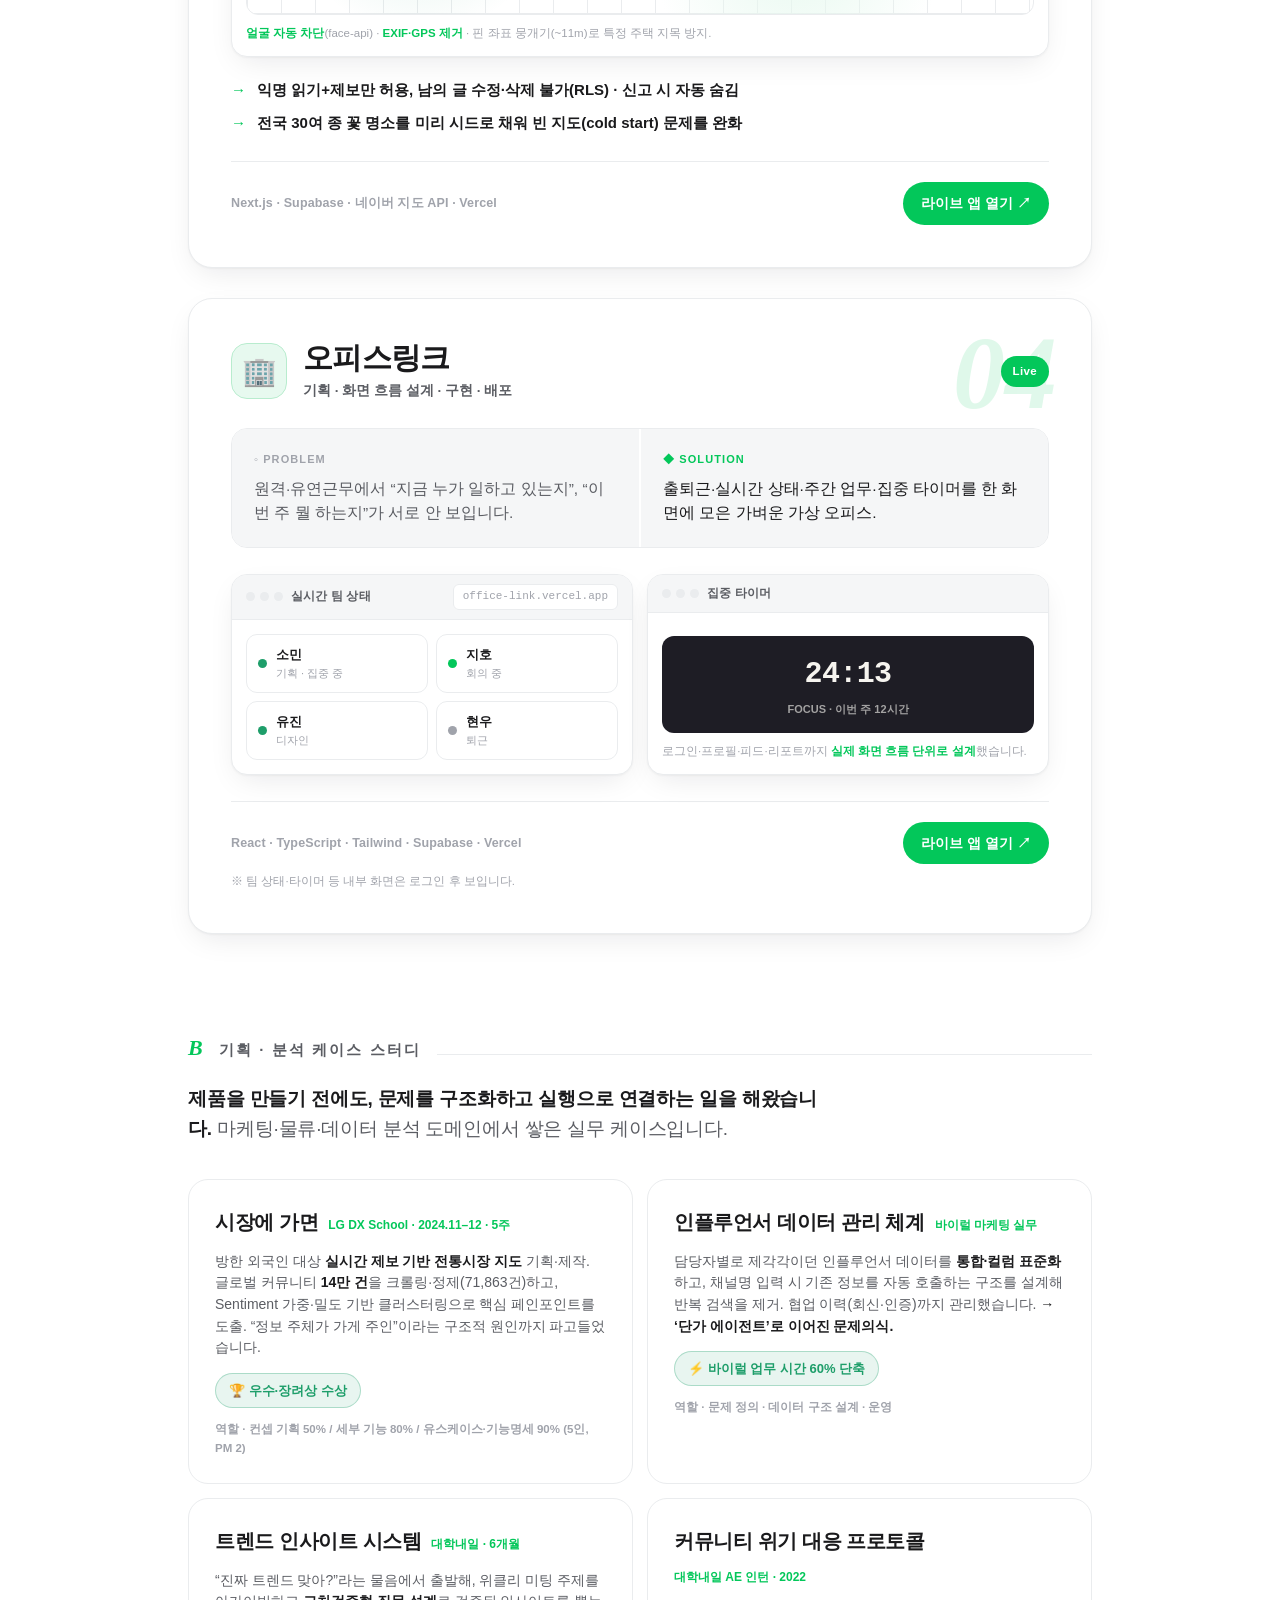
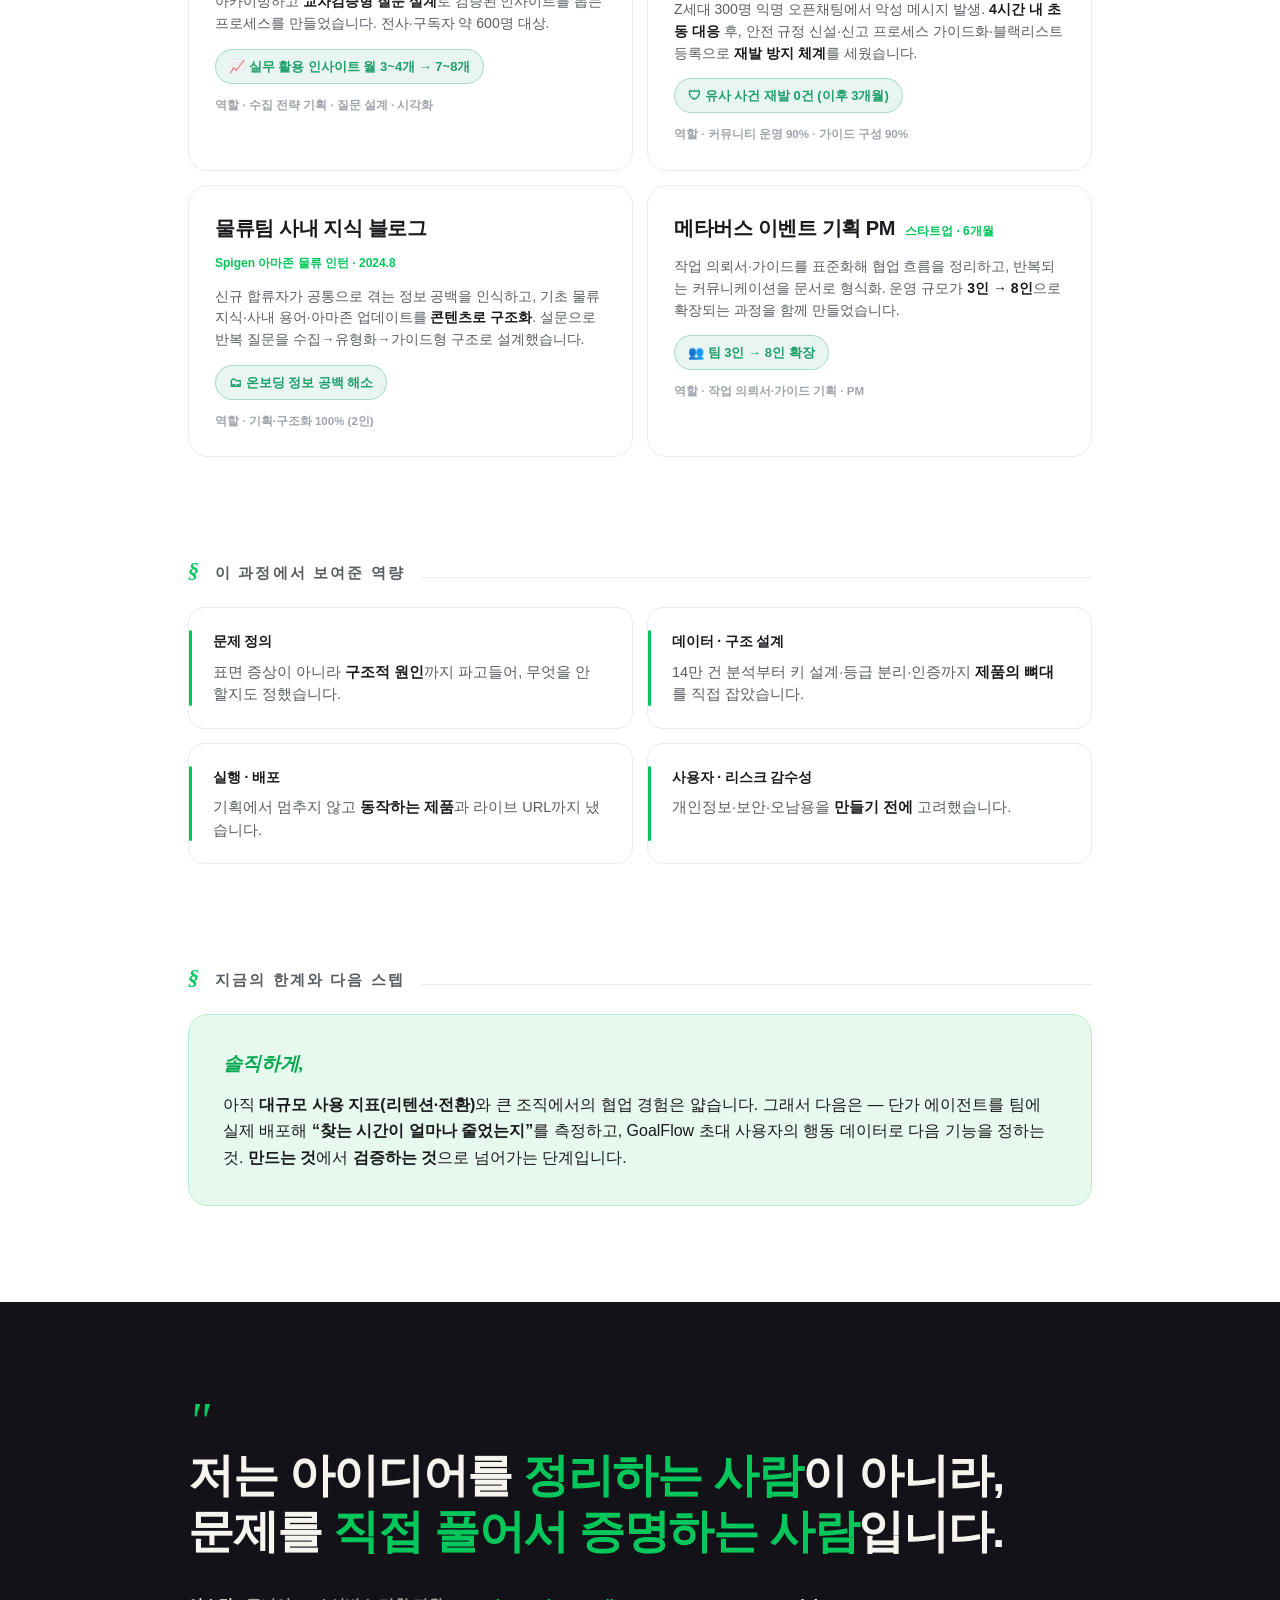
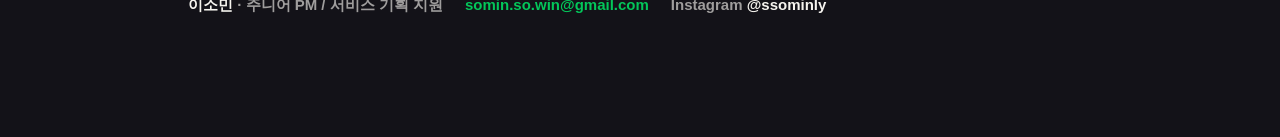
==== commit 164002ad: "단가 에이전트: 공개판=더미 데이터 명시 뱃지 + 실제 배포 화면 캡처 삽입 Co-Authored-By: Claude Opus 4.8 <noreply@anthropic.com>" ====
--- a/index.html
+++ b/index.html
@@ -68,6 +68,10 @@
     display:inline-flex; align-items:center; gap:10px;}
   .eyebrow::before{content:""; width:26px; height:2px; background:var(--coral); display:inline-block;}
   .hero h1{font-size:clamp(38px,7.6vw,86px); font-weight:900; letter-spacing:-.04em; line-height:1.02; margin:24px 0 0; text-wrap:balance;}
+  .hero .applybadge{display:inline-flex; align-items:center; gap:10px; padding:8px 14px; border-radius:999px;
+    background:rgba(255,255,255,.07); border:1px solid rgba(255,255,255,.14); margin-bottom:6px;}
+  .hero .applybadge img{display:block; opacity:.96;}
+  .hero .applybadge span{font-size:13px; font-weight:600; color:var(--on-ink-mut); letter-spacing:-.01em;}
   .hero .land{font-family:var(--serif); font-style:italic; font-weight:600; font-size:clamp(18px,2.6vw,26px); color:var(--coral-deep); margin:22px 0 0; letter-spacing:0;}
   .hero .sub{font-size:clamp(16px,2.2vw,22px); color:var(--on-ink-mut); font-weight:500; margin:14px 0 0; max-width:46ch;}
   .idline{display:flex; flex-wrap:wrap; gap:10px 12px; margin-top:clamp(30px,5vw,46px);}
@@ -261,6 +265,10 @@
 <!-- HERO -->
 <section class="hero">
   <div class="wrap">
+    <div class="applybadge rv">
+      <img src="naver-cloud-white.png" alt="NAVER Cloud" height="20">
+      <span>체험형 인턴 지원용 포트폴리오</span>
+    </div>
     <span class="eyebrow rv">Product / Service Portfolio · 2026</span>
     <h1 class="rv">문제를 발견하면,<br><span class="em">만들어서</span> 증명합니다.</h1>
     <p class="land rv">“헤매는 만큼, 내 땅이 된다.”</p>
@@ -308,7 +316,7 @@
           <h3>단가 에이전트 <span style="font-weight:600;font-family:var(--serif);font-style:italic;color:var(--coral);font-size:.62em">dangajo</span></h3>
           <div class="role">서비스 기획 · 데이터 설계 · 구현 · 배포 — 전 과정 단독 · 광화문 라이언즈 4기 Demo Day 발표</div>
         </div>
-        <div class="badges"><span class="badge real">실무 도입</span><span class="badge live">Live</span></div>
+        <div class="badges"><span class="badge real">실무 도입</span><span class="badge live">Live</span><span class="badge proto">공개판 = 더미 데이터</span></div>
       </div>
       <div class="pa">
         <div class="block problem"><div class="t">◦ Problem</div><p>같은 인플루언서인데 팀마다 가격이 다릅니다. 40개 넘는 캠페인 시트에 단가가 흩어져 있고, 한 사람이 “말랑콩떡 이진 / 이진 / 유이진” 세 이름으로 적혀 — 있는데도 “없다”고 나왔습니다.</p></div>
@@ -376,10 +384,16 @@
         </div>
       </div>
 
+      <div class="mock" style="margin-top:14px">
+        <div class="cap"><span class="dots"><i></i><i></i><i></i></span><span class="t">실제 배포 화면 캡처 — 더미 데이터 버전</span><span class="url">dangajo.vercel.app</span></div>
+        <img src="dangajo-capture.png" alt="단가 조회 실제 배포 화면 — 상단에 '더미 데이터' 뱃지가 표시된 검색·예산 필터 UI" style="width:100%;display:block" loading="lazy">
+      </div>
+      <div class="mnote" style="margin-top:8px">앱 상단에 <b>‘더미 데이터’ 뱃지를 항상 노출</b>해, 보는 사람이 가상 데이터임을 오해할 수 없게 했습니다.</div>
+
       <div class="foot">
         <span class="stack">Google Sheets · Apps Script · React · Vercel</span>
         <a class="demolink" href="https://dangajo.vercel.app" target="_blank" rel="noopener">라이브 앱 열기 ↗</a>
-        <span class="demonote">※ 화면은 가상 데이터 기준 재현입니다. 실데이터 버전은 구글 로그인·시트 공유자만 접근하도록 분리했습니다.</span>
+        <span class="demonote">※ 공개 데모의 모든 데이터는 <b>가상(더미)</b>입니다. 실비·연락처가 담긴 실데이터 버전은 구글 로그인 + 시트 공유자만 접근하는 내장 웹앱으로 — <b>설계 단계부터 분리</b>했습니다.</span>
       </div>
     </article>
 
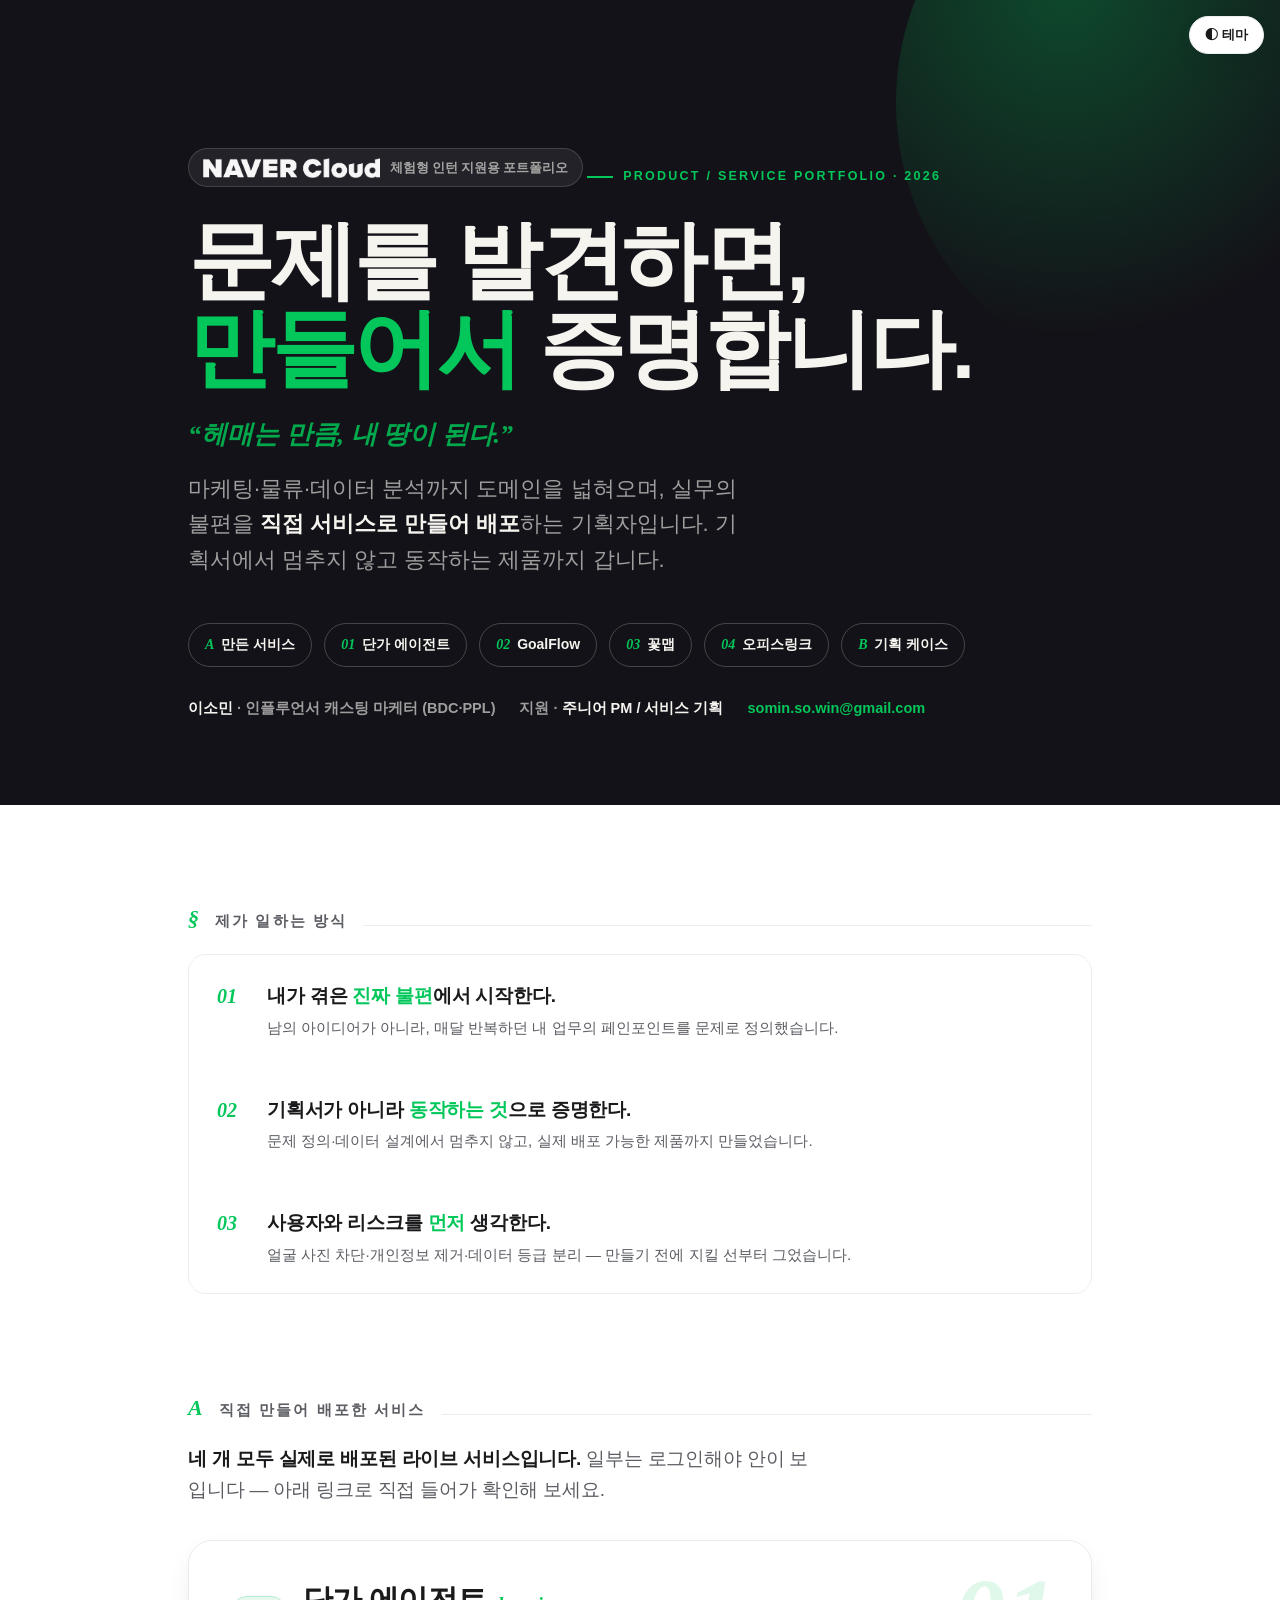
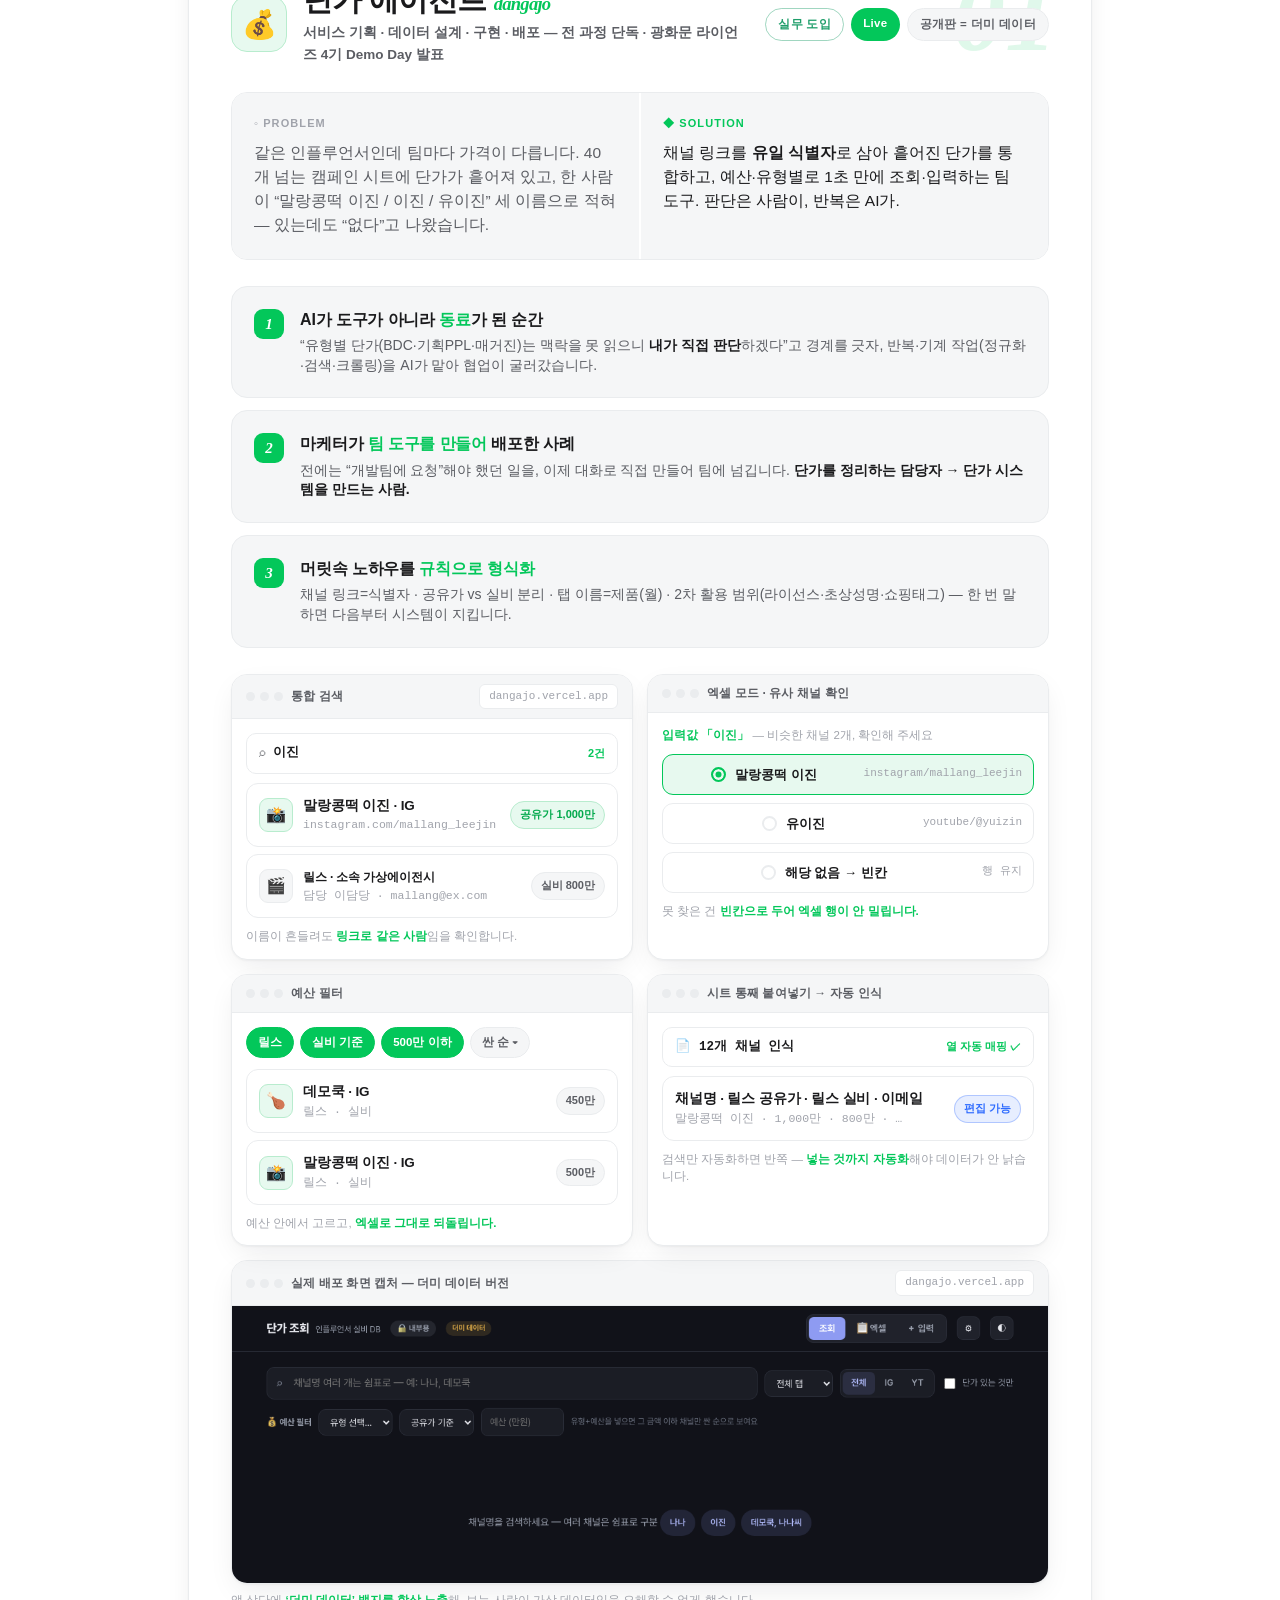
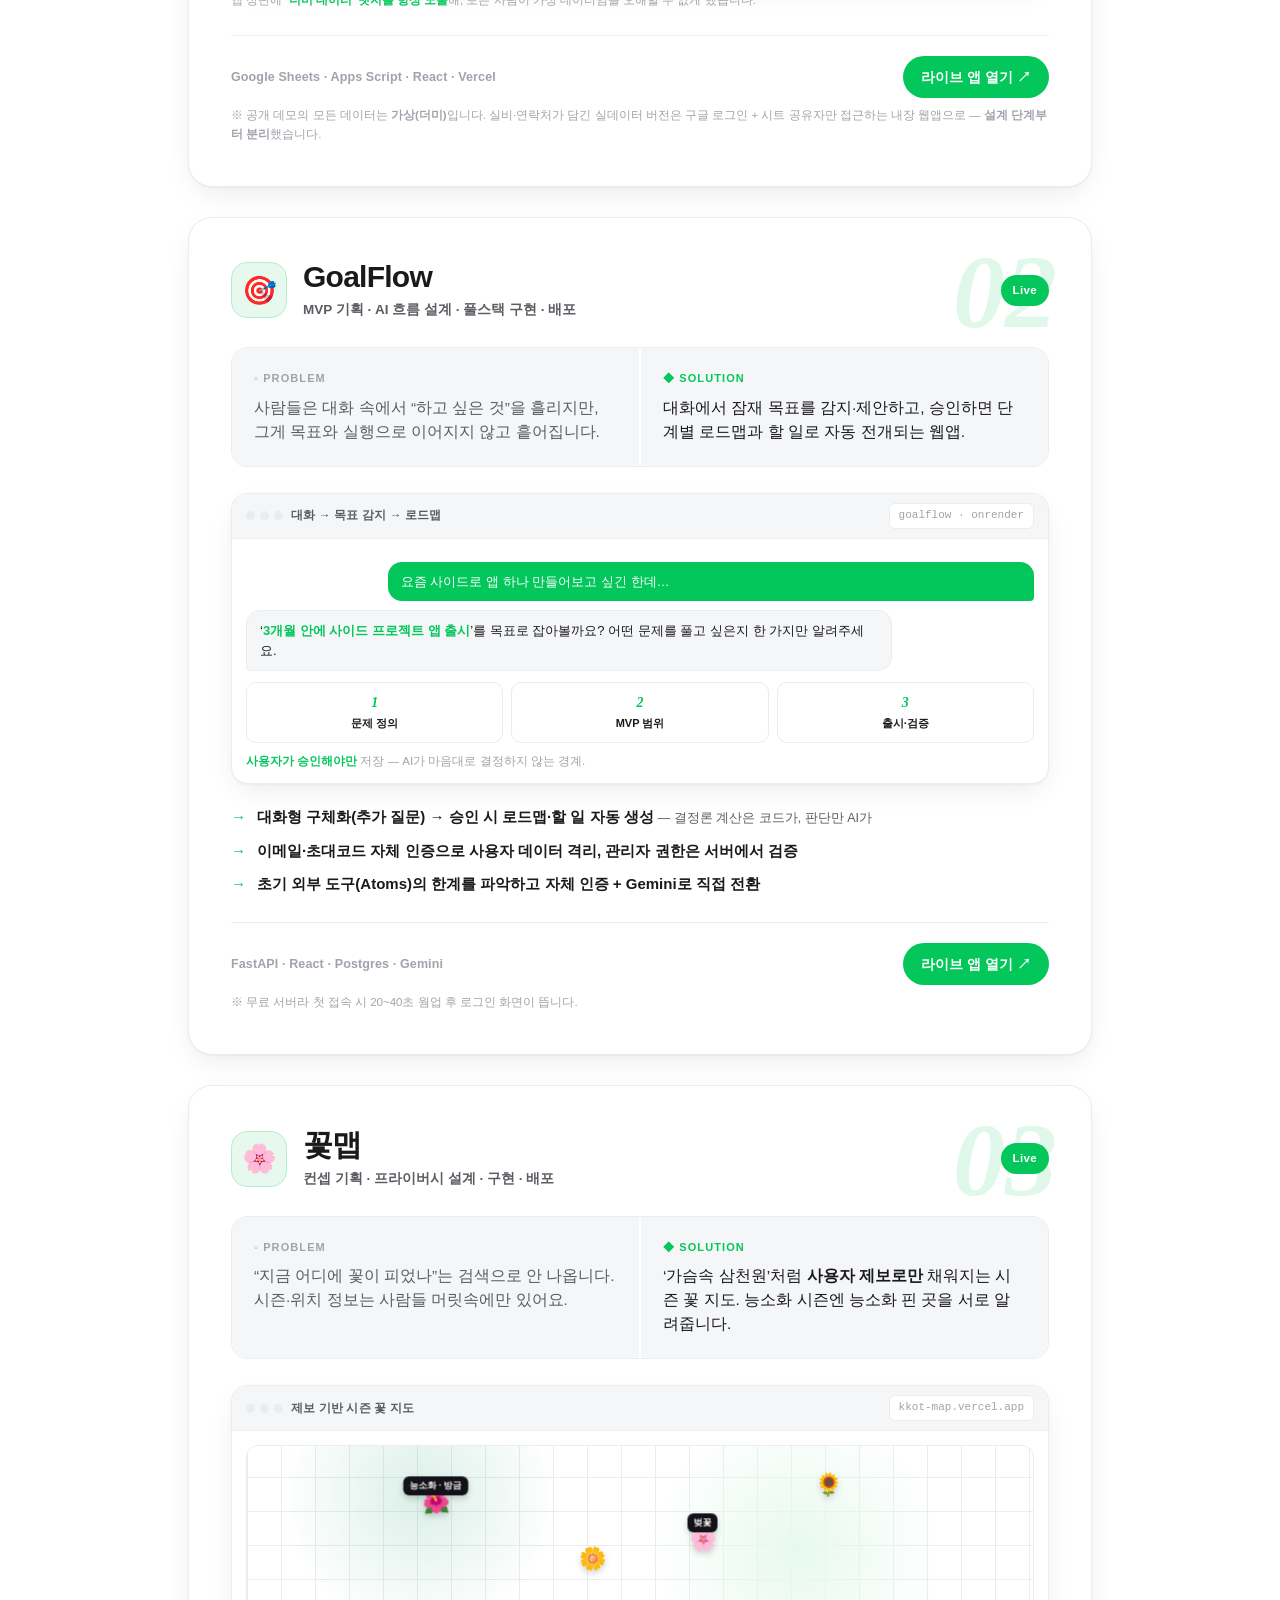
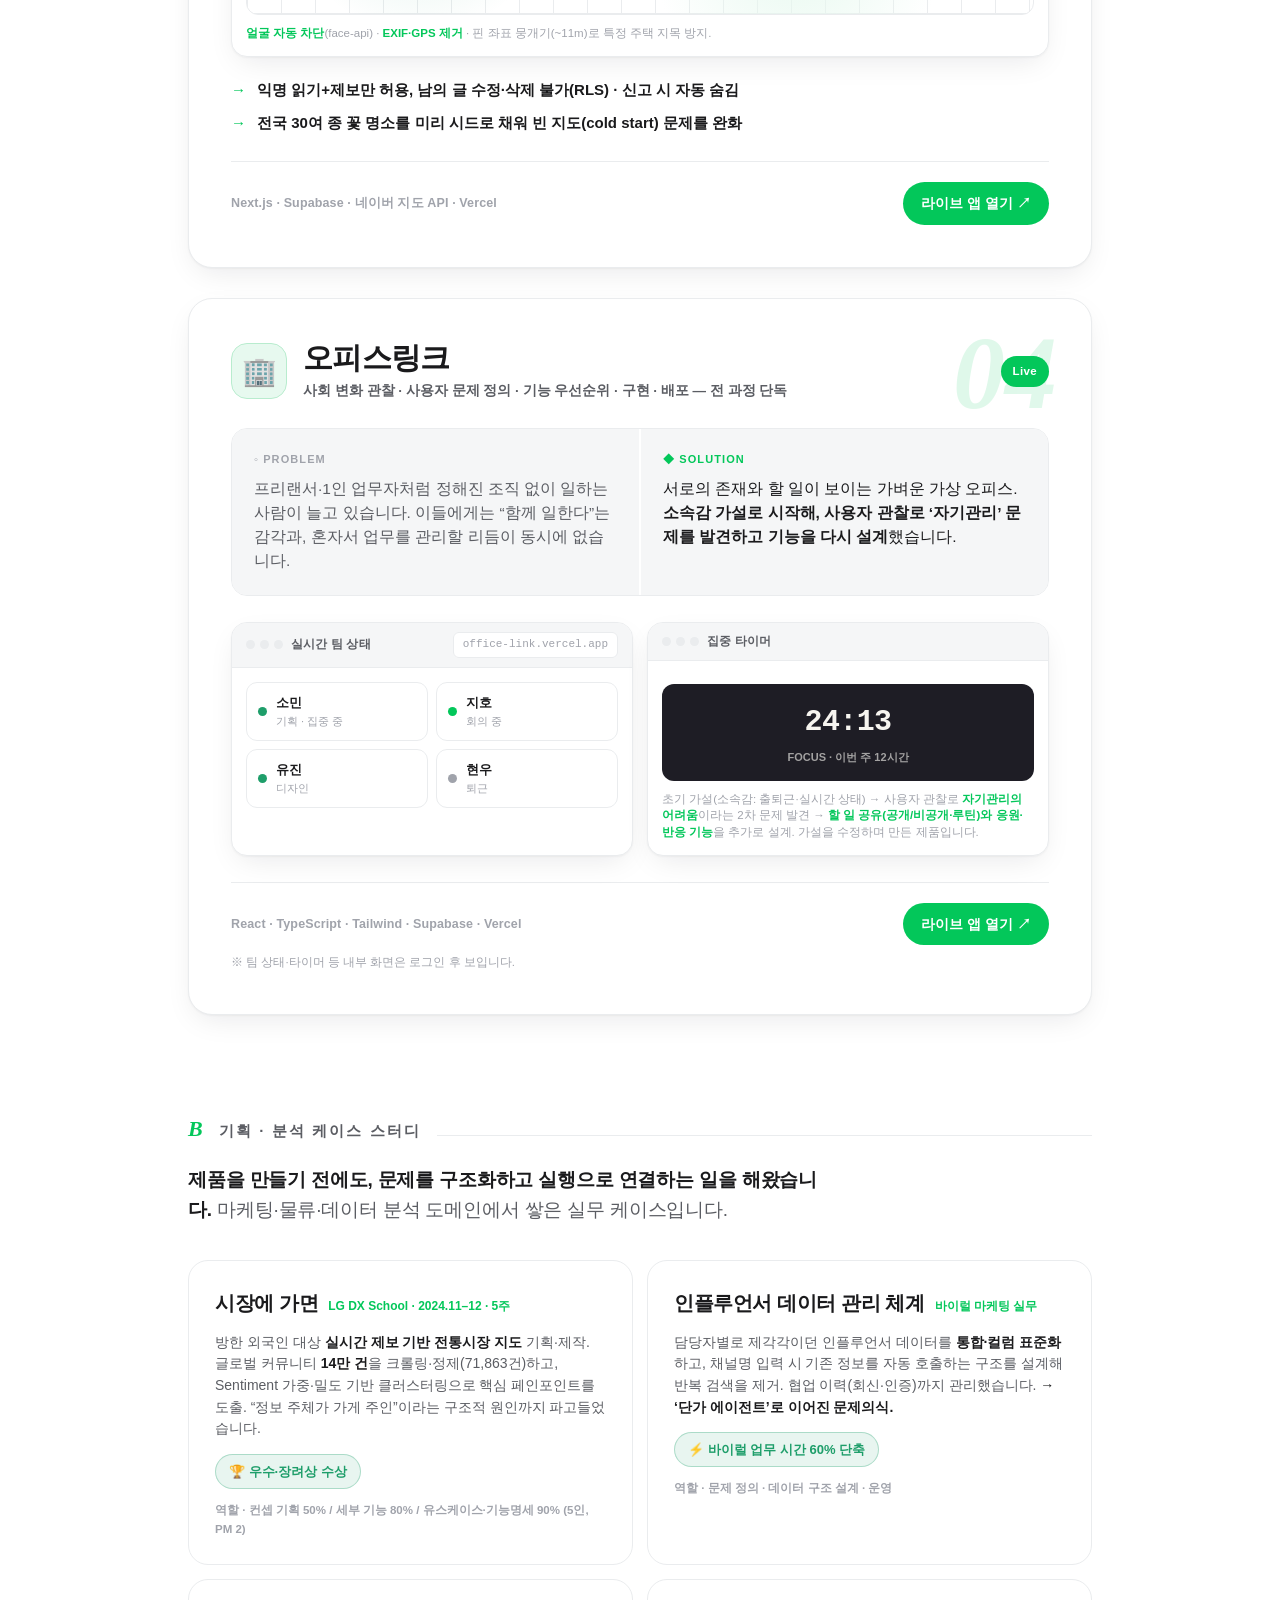
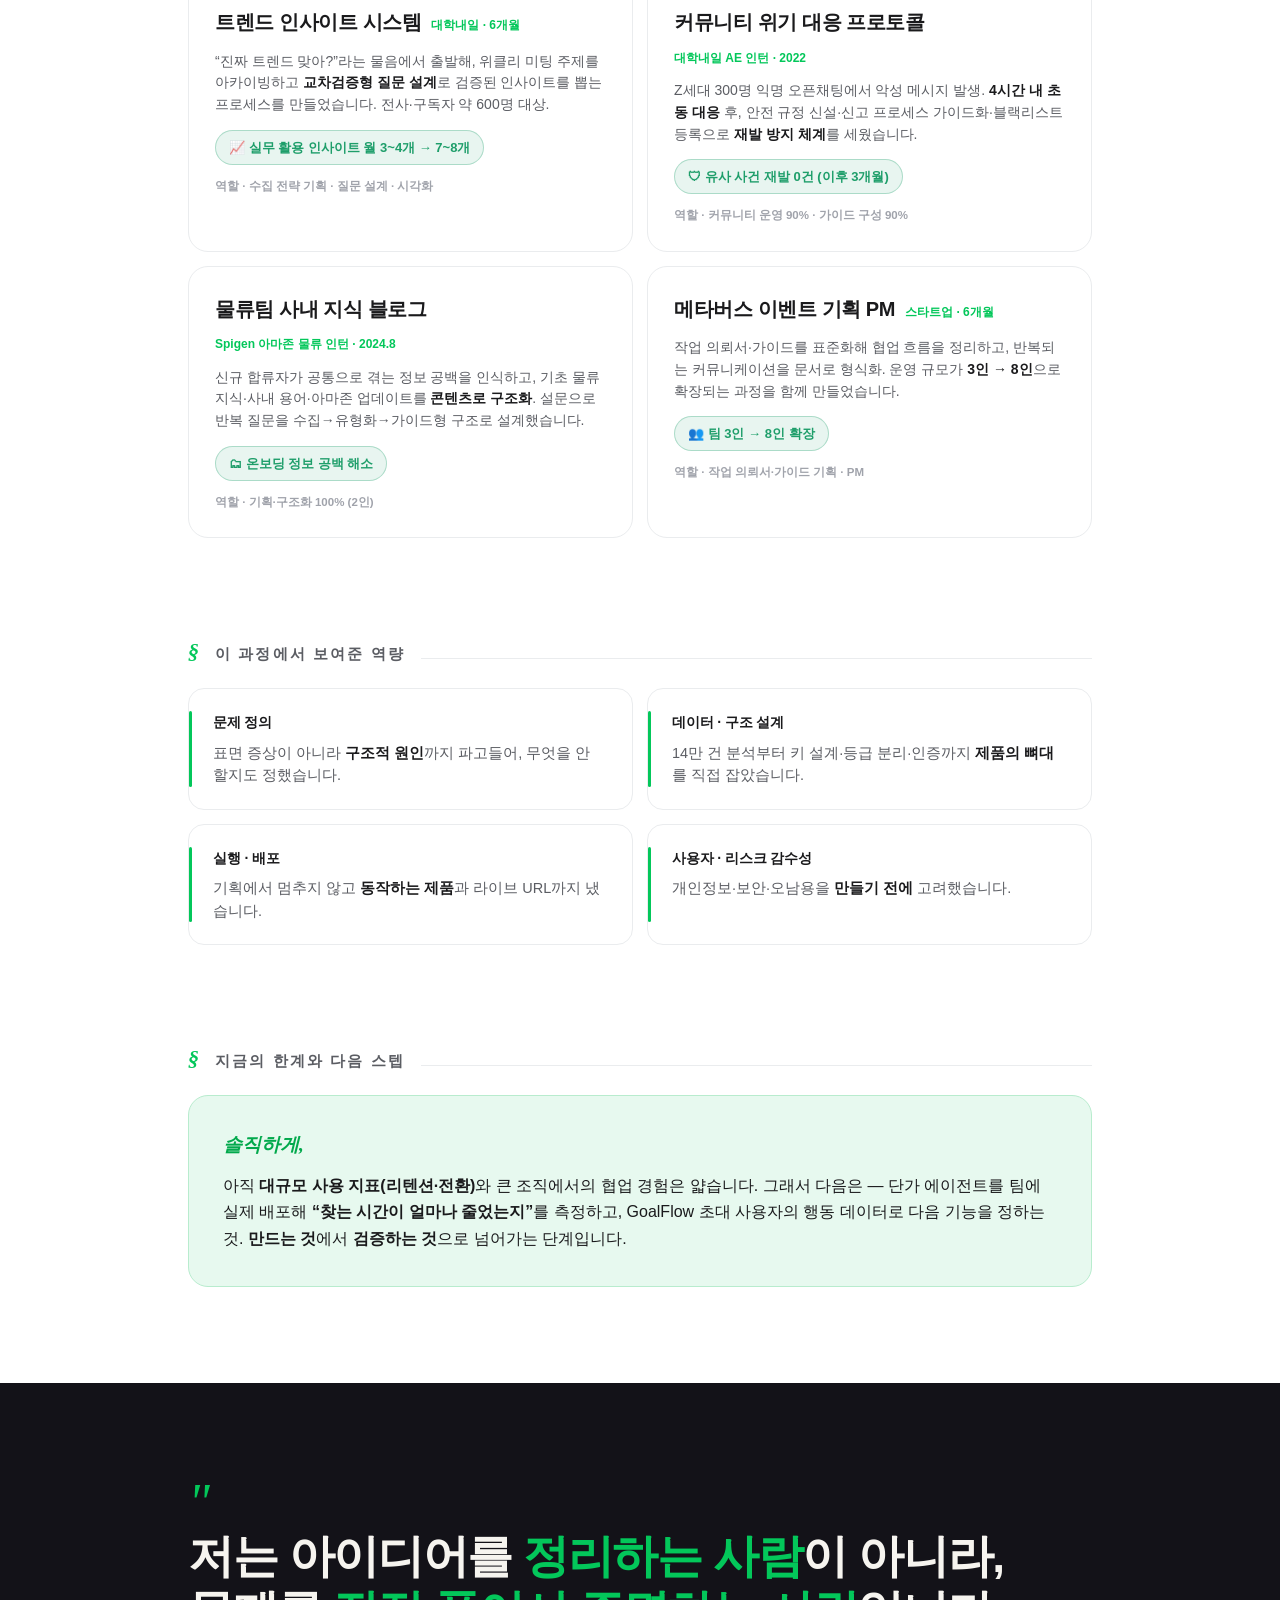
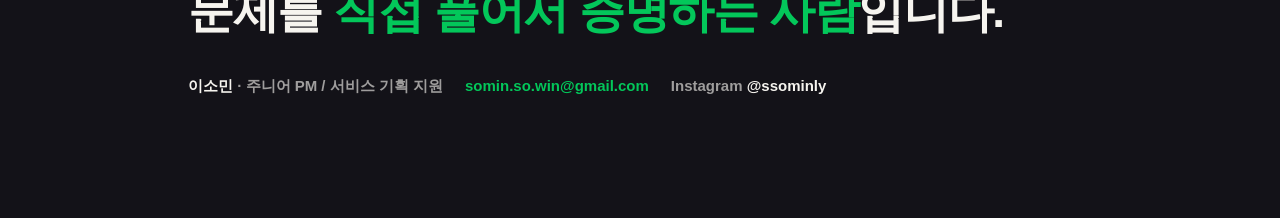
==== commit 4fbaa9eb: "오피스링크 재포지셔닝: 사용자 관찰→가설 수정 스토리 (root+univ) Co-Authored-By: Claude Opus 4.8 <noreply@anthropic.com>" ====
--- a/index.html
+++ b/index.html
@@ -485,13 +485,13 @@
         <div class="icon">🏢</div>
         <div class="head">
           <h3>오피스링크</h3>
-          <div class="role">기획 · 화면 흐름 설계 · 구현 · 배포</div>
+          <div class="role">사회 변화 관찰 · 사용자 문제 정의 · 기능 우선순위 · 구현 · 배포 — 전 과정 단독</div>
         </div>
         <div class="badges"><span class="badge live">Live</span></div>
       </div>
       <div class="pa">
-        <div class="block problem"><div class="t">◦ Problem</div><p>원격·유연근무에서 “지금 누가 일하고 있는지”, “이번 주 뭘 하는지”가 서로 안 보입니다.</p></div>
-        <div class="block solution"><div class="t">◆ Solution</div><p>출퇴근·실시간 상태·주간 업무·집중 타이머를 한 화면에 모은 가벼운 가상 오피스.</p></div>
+        <div class="block problem"><div class="t">◦ Problem</div><p>프리랜서·1인 업무자처럼 정해진 조직 없이 일하는 사람이 늘고 있습니다. 이들에게는 “함께 일한다”는 감각과, 혼자서 업무를 관리할 리듬이 동시에 없습니다.</p></div>
+        <div class="block solution"><div class="t">◆ Solution</div><p>서로의 존재와 할 일이 보이는 가벼운 가상 오피스. <b>소속감 가설로 시작해, 사용자 관찰로 ‘자기관리’ 문제를 발견하고 기능을 다시 설계</b>했습니다.</p></div>
       </div>
       <div class="mocks two">
         <div class="mock">
@@ -509,7 +509,7 @@
           <div class="cap"><span class="dots"><i></i><i></i><i></i></span><span class="t">집중 타이머</span></div>
           <div class="body">
             <div class="timer"><div class="tt">24:13</div><div class="tl">FOCUS · 이번 주 12시간</div></div>
-            <div class="mnote">로그인·프로필·피드·리포트까지 <b>실제 화면 흐름 단위로 설계</b>했습니다.</div>
+            <div class="mnote">초기 가설(소속감: 출퇴근·실시간 상태) → 사용자 관찰로 <b>자기관리의 어려움</b>이라는 2차 문제 발견 → <b>할 일 공유(공개/비공개·루틴)와 응원·반응 기능</b>을 추가로 설계. 가설을 수정하며 만든 제품입니다.</div>
           </div>
         </div>
       </div>
